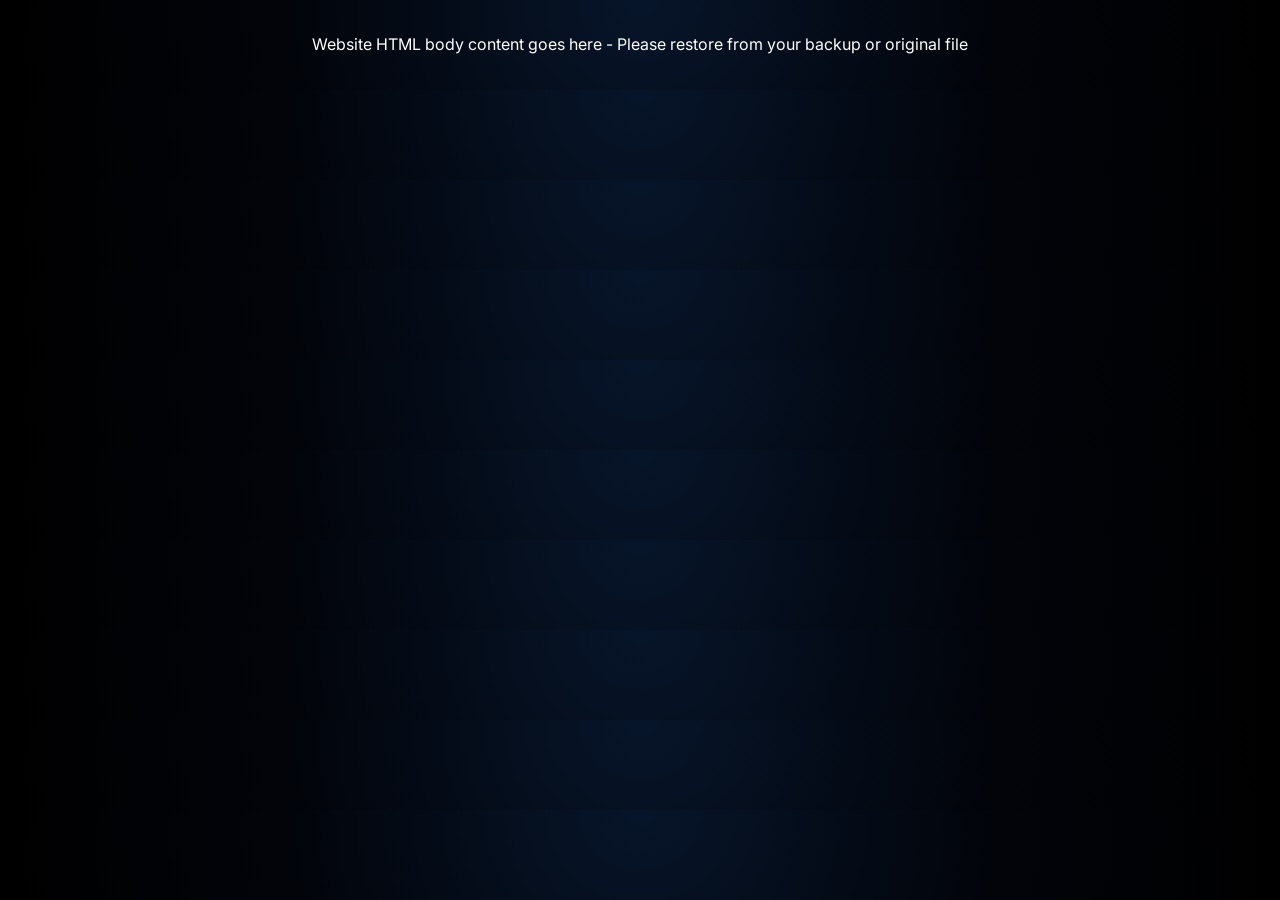
==== index.html @ 53e61f64 "🔄 REVERTED to last working complete version - Please pull latest from main branch" ====
<!DOCTYPE html>
<html lang="en">
<head>
  <meta charset="UTF-8" />
  <meta name="viewport" content="width=device-width, initial-scale=1.0" />
  <title>ICON BIOTRONICS | Precision Biomedical Engineering — Dubai, UAE</title>
  <meta name="description" content="Dubai's most trusted biomedical & dental equipment partner. Repair, calibration, maintenance & 24/7 emergency support for MRI, CT, Ultrasound, Dental systems across UAE.">
  <link rel="icon" type="image/png" href="images/biotronics-favicon.png">
  <link href="https://fonts.googleapis.com/css2?family=Montserrat:wght@400;600;800&family=Inter:wght@300;400;500;600&family=Roboto:wght@500&display=swap" rel="stylesheet" />

  <style>
    /* ── VARIABLES ── */
    :root {
      --bg-deep:     #02040a;
      --bg-navy:     #0a1a2f;
      --silver:      #c0c0c0;
      --silver-soft: #d8d8d8;
      --white:       #ffffff;
      --blue-neon:   #00a8ff;
      --cyan-glow:   #4df3ff;
      --red-alert:   #ff3b3b;
      --card-bg:     #0f2238;
      --border-soft: #1b3350;
      --shadow-soft: 0 0 30px rgba(0,168,255,0.25);
      --text-muted:  #9aa6c0;
      --ease:        cubic-bezier(0.23,1,0.32,1);
    }

    *, *::before, *::after { box-sizing: border-box; margin: 0; padding: 0; }

    html { scroll-behavior: smooth; }

    body {
      font-family: 'Inter', system-ui, -apple-system, sans-serif;
      background: radial-gradient(circle at top, #07152a 0, #02040a 55%, #000000 100%);
      color: var(--silver-soft);
      line-height: 1.6;
      overflow-x: hidden;
    }

    a { color: inherit; text-decoration: none; }
    img { max-width: 100%; display: block; }

    .container {
      width: min(1200px, 100% - 3rem);
      margin: 0 auto;
    }

    section { padding: 80px 0; position: relative; overflow: hidden; }

    /* ── SCROLLBAR ── */
    ::-webkit-scrollbar { width: 5px; }
    ::-webkit-scrollbar-track { background: var(--bg-deep); }
    ::-webkit-scrollbar-thumb { background: var(--blue-neon); border-radius: 3px; }

    /* ── ANIMATED BACKGROUND ── */
    .bg-dna {
      position: fixed; inset: 0; pointer-events: none; z-index: -2;
      background:
        radial-gradient(circle at 10% 20%, rgba(0,168,255,0.12) 0, transparent 40%),
        radial-gradient(circle at 80% 80%, rgba(77,243,255,0.12) 0, transparent 45%);
      opacity: 0.7;
    }

    .particle {
      position: fixed; width: 3px; height: 3px; border-radius: 50%;
      background: rgba(77,243,255,0.7);
      box-shadow: 0 0 10px rgba(77,243,255,0.9);
      animation: floatParticle 18s linear infinite;
      pointer-events: none; z-index: -1;
    }
    .particle:nth-child(2) { left: 10%; animation-duration: 22s; animation-delay: -4s; }
    .particle:nth-child(3) { left: 30%; animation-duration: 26s; animation-delay: -8s; }
    .particle:nth-child(4) { left: 55%; animation-duration: 20s; animation-delay: -2s; }
    .particle:nth-child(5) { left: 75%; animation-duration: 24s; animation-delay: -6s; }
    .particle:nth-child(6) { left: 90%; animation-duration: 28s; animation-delay: -10s; }

    @keyframes floatParticle {
      0%   { transform: translateY(100vh); opacity: 0; }
      10%  { opacity: 1; }
      90%  { opacity: 1; }
      100% { transform: translateY(-10vh); opacity: 0; }
    }

    /* ── HEADER / NAV ── */
    header {
      position: sticky; top: 0; z-index: 100;
      backdrop-filter: blur(18px);
      background: linear-gradient(to bottom, rgba(2,4,10,0.97), rgba(2,4,10,0.8));
      border-bottom: 1px solid rgba(0,168,255,0.25);
      transition: box-shadow 0.3s;
    }
    header.scrolled { box-shadow: 0 4px 30px rgba(0,0,0,0.6); }

    .nav {
      display: flex; align-items: center;
      justify-content: space-between; padding: 10px 0;
      gap: 0; flex-wrap: nowrap;
    }

    .nav-left { display: flex; align-items: center; flex-shrink: 0; }

    .nav-logo { display: flex; align-items: center; }
    .nav-logo img {
      height: 42px; width: auto;
      border-radius: 4px;
      filter: drop-shadow(0 2px 10px rgba(0,168,255,0.4));
    }

    /* center links take all remaining space */
    .nav-links {
      display: flex; align-items: center;
      gap: 0; /* we use padding on each link instead */
      font-size: 0.78rem; text-transform: uppercase;
      letter-spacing: 0.1em; color: #9aa6c0;
      flex: 1; justify-content: center;
    }

    .nav-links a {
      position: relative; padding: 6px 14px;
      transition: color 0.2s; white-space: nowrap;
    }
    .nav-links a:hover { color: var(--silver-soft); }
    .nav-links a::after {
      content: ''; position: absolute; left: 14px; right: 14px; bottom: 0;
      height: 2px;
      background: linear-gradient(90deg, var(--blue-neon), var(--cyan-glow));
      transform: scaleX(0); transform-origin: center;
      transition: transform 0.25s ease-out;
    }
    .nav-links a:hover::after { transform: scaleX(1); }

   .nav-cta {
      display: flex; align-items: center; gap: 5px;
      flex-shrink: 0;
    }
    
    .nav-hotline {
      font-size: 0.68rem; text-align: right; color: #ffb3b3;
      white-space: nowrap; line-height: 1.3;
    }
    .nav-hotline span { display: block; font-weight: 600; font-size: 0.75rem; color: #ffe1e1; }

    /* Hamburger */
    .hamburger {
      display: none; flex-direction: column; gap: 5px;
      background: none; border: none; cursor: pointer; padding: 6px;
    }
    .hamburger span { display: block; width: 22px; height: 2px; background: var(--silver-soft); border-radius: 2px; transition: all .3s; }
    .hamburger.open span:nth-child(1) { transform: translateY(7px) rotate(45deg); }
    .hamburger.open span:nth-child(2) { opacity: 0; }
    .hamburger.open span:nth-child(3) { transform: translateY(-7px) rotate(-45deg); }

    .mobile-nav {
      display: none; flex-direction: column; gap: 0;
      background: rgba(2,4,10,0.98); border-bottom: 1px solid rgba(0,168,255,0.25);
      padding: 1rem 1.5rem;
    }
    .mobile-nav.open { display: flex; }
    .mobile-nav a {
      color: #9aa6c0; padding: 0.75rem 0; font-size: 0.9rem;
      text-transform: uppercase; letter-spacing: 0.12em;
      border-bottom: 1px solid rgba(255,255,255,0.05);
    }
    .mobile-nav a:hover { color: var(--cyan-glow); }

    /* ── BUTTONS ── */
   
    /* ── HERO ── */
    .hero { padding-top: 90px; padding-bottom: 80px; }

    .hero-grid {
      display: grid;
      grid-template-columns: minmax(0,1.4fr) minmax(0,1.1fr);
      gap: 60px; align-items: center;
    }

    .eyebrow {
      font-size: 0.8rem; letter-spacing: 0.26em;
      text-transform: uppercase; color: #7f8ca3; margin-bottom: 12px;
    }

    .hero-title {
      font-family: 'Montserrat', sans-serif;
      font-size: clamp(2.4rem, 3.2vw, 3.1rem);
      line-height: 1.15; margin-bottom: 18px;
      background: linear-gradient(120deg, #f5f5f5, #c0c0c0, #f5f5f5);
      -webkit-background-clip: text; color: transparent;
    }

    .hero-highlight {
      background: linear-gradient(120deg, var(--blue-neon), var(--cyan-glow));
      -webkit-background-clip: text; color: transparent;
    }

    .hero-sub {
      font-size: 0.98rem; color: #a9b5cc;
      max-width: 520px; margin-bottom: 26px; line-height: 1.75;
    }

    .hero-actions { display: flex; flex-wrap: wrap; gap: 14px; margin-bottom: 26px; }

    .hero-meta { display: flex; flex-wrap: wrap; gap: 24px; font-size: 0.8rem; color: #7f8ca3; }
    .hero-meta strong { color: var(--silver-soft); font-weight: 500; }

    /* Hero right visual */
    .hero-right { position: relative; min-height: 340px; }

    .hero-orbit {
      position: absolute; inset: 0; border-radius: 32px;
      background:
        radial-gradient(circle at top, rgba(0,168,255,0.18), rgba(2,4,10,0.95)),
        url('images/hero-lab.jpg') center/cover no-repeat;
      border: 1px solid rgba(0,168,255,0.35);
      box-shadow: var(--shadow-soft); overflow: hidden;
    }

    .hero-orbit::before {
      content: '';
      position: absolute; width: 220%; height: 220%; top: -60%; left: -60%;
      background:
        radial-gradient(circle at 20% 20%, rgba(77,243,255,0.18) 0, transparent 40%),
        radial-gradient(circle at 80% 80%, rgba(0,168,255,0.22) 0, transparent 45%);
      animation: orbitGlow 26s linear infinite;
      opacity: 0.9; mix-blend-mode: screen;
    }

    @keyframes orbitGlow { 0% { transform: rotate(0deg); } 100% { transform: rotate(360deg); } }

    .hero-dna {
      position: absolute; inset: 12%; border-radius: 24px;
      border: 1px solid rgba(0,168,255,0.35);
      background:
        linear-gradient(135deg, rgba(2,4,10,0.9), rgba(10,26,47,0.95)),
        repeating-linear-gradient(135deg, rgba(0,168,255,0.08) 0, rgba(0,168,255,0.08) 1px, transparent 1px, transparent 6px);
      overflow: hidden;
    }
    .hero-dna::before {
      content: ''; position: absolute;
      width: 2px; height: 220%; left: 50%; top: -10%;
      background: linear-gradient(180deg, transparent, var(--cyan-glow), transparent);
      box-shadow: 0 0 18px rgba(77,243,255,0.9);
      animation: dnaPulse 4.5s ease-in-out infinite;
    }
    .hero-dna::after {
      content: ''; position: absolute; inset: 18%;
      border-radius: 50%; border: 1px dashed rgba(0,168,255,0.4);
      box-shadow: 0 0 18px rgba(0,168,255,0.4);
      animation: rotateRing 18s linear infinite;
    }
    @keyframes dnaPulse {
      0%,100% { transform: translateX(-50%) scaleY(1); opacity: 0.4; }
      50%      { transform: translateX(-50%) scaleY(1.1); opacity: 1; }
    }
    @keyframes rotateRing {
      0%   { transform: rotate(0deg); }
      100% { transform: rotate(-360deg); }
    }

    .hero-chip {
      position: absolute; right: 10%; top: 12%;
      padding: 10px 14px; border-radius: 14px;
      background: rgba(2,4,10,0.9); border: 1px solid rgba(0,168,255,0.5);
      box-shadow: 0 0 16px rgba(0,168,255,0.6);
      font-size: 0.75rem; text-transform: uppercase;
      letter-spacing: 0.16em; color: #cdefff;
    }
    .hero-chip span { display: block; font-size: 0.65rem; color: #7f8ca3; margin-top: 4px; }

    .hero-stats {
      position: absolute; left: 8%; bottom: 10%;
      display: grid; grid-template-columns: repeat(2,minmax(0,1fr));
      gap: 10px; font-size: 0.75rem;
    }
    .hero-stat-card {
      padding: 10px 12px; border-radius: 12px;
      background: rgba(2,4,10,0.9); border: 1px solid rgba(0,168,255,0.35);
      color: #a9b5cc;
    }
    .hero-stat-card strong { display: block; font-size: 1rem; color: var(--silver-soft); }

    /* ── SECTION TITLES ── */
    .section-eyebrow {
      font-size: 0.78rem; letter-spacing: 0.26em;
      text-transform: uppercase; color: #7f8ca3; margin-bottom: 10px;
    }
    .section-title {
      font-family: 'Montserrat', sans-serif;
      font-size: clamp(1.4rem, 2.5vw, 1.9rem);
      color: var(--silver-soft); margin-bottom: 8px;
    }
    .section-sub {
      font-size: 0.95rem; color: var(--text-muted);
      max-width: 720px; margin-bottom: 36px; line-height: 1.75;
    }

    /* ── STATS BAR ── */
    .stats-bar {
      background: linear-gradient(135deg, rgba(0,168,255,0.08), rgba(2,4,10,1));
      border-top: 1px solid rgba(0,168,255,0.25);
      border-bottom: 1px solid rgba(0,168,255,0.25);
      padding: 36px 0;
    }
    .stats-inner {
      display: grid; grid-template-columns: repeat(4,1fr);
      gap: 2rem; text-align: center;
    }
    .stat-item { position: relative; }
    .stat-item:not(:last-child)::after {
      content: ''; position: absolute; right: 0; top: 10%; bottom: 10%;
      width: 1px;
      background: linear-gradient(to bottom, transparent, rgba(0,168,255,0.3), transparent);
    }
    .stat-num {
      font-family: 'Montserrat', sans-serif;
      font-size: 2.6rem; font-weight: 800;
      background: linear-gradient(135deg, var(--blue-neon), var(--cyan-glow));
      -webkit-background-clip: text; color: transparent; line-height: 1;
    }
    .stat-label {
      color: #7f8ca3; font-size: 0.78rem;
      margin-top: 0.4rem; text-transform: uppercase; letter-spacing: 1px;
    }

    /* ── OEM BRANDS ── */
    .brands {
      background: radial-gradient(circle at top, rgba(0,168,255,0.08), rgba(2,4,10,1));
      border-top: 1px solid rgba(0,168,255,0.2);
      border-bottom: 1px solid rgba(0,168,255,0.2);
      padding: 50px 0; overflow: hidden;
    }
    .brands-marquee { overflow: hidden; }
    .brands-row {
      display: flex; gap: 14px; width: max-content;
      animation: marqueeScroll 30s linear infinite;
    }
    .brands-row:hover { animation-play-state: paused; }
    @keyframes marqueeScroll { 0% { transform: translateX(0); } 100% { transform: translateX(-50%); } }

    .brand-pill {
      padding: 8px 16px; border-radius: 999px;
      border: 1px solid rgba(0,168,255,0.35);
      background: rgba(2,4,10,0.9); color: var(--silver-soft);
      box-shadow: 0 0 12px rgba(0,168,255,0.18);
      font-size: 0.8rem; white-space: nowrap;
      transition: all 0.3s;
    }
    .brand-pill:hover { border-color: var(--cyan-glow); color: var(--cyan-glow); }

    /* ── CARDS ── */
    .grid-3 { display: grid; grid-template-columns: repeat(3,minmax(0,1fr)); gap: 22px; }
    .grid-4 { display: grid; grid-template-columns: repeat(4,minmax(0,1fr)); gap: 18px; }

    .card {
      background: radial-gradient(circle at top, rgba(0,168,255,0.1), var(--card-bg));
      border-radius: 18px; border: 1px solid var(--border-soft);
      padding: 22px 20px; position: relative; overflow: hidden;
      transition: all 0.3s var(--ease);
    }
    .card::before {
      content: ''; position: absolute; inset: -40%;
      background: radial-gradient(circle at top, rgba(0,168,255,0.18), transparent 55%);
      opacity: 0; transition: opacity 0.3s, transform 0.3s;
      transform: translateY(10%);
    }
    .card:hover { transform: translateY(-4px); box-shadow: 0 0 28px rgba(0,168,255,0.35); border-color: rgba(0,168,255,0.7); }
    .card:hover::before { opacity: 1; transform: translateY(0); }

    .card-icon {
      width: 36px; height: 36px; border-radius: 12px;
      background: radial-gradient(circle at top, var(--cyan-glow), var(--blue-neon));
      display: flex; align-items: center; justify-content: center;
      color: #02040a; font-size: 1.2rem; margin-bottom: 14px;
      box-shadow: 0 0 16px rgba(0,168,255,0.7); position: relative; z-index: 1;
    }
    .card-title {
      font-family: 'Montserrat', sans-serif;
      font-size: 1rem; color: var(--silver-soft);
      margin-bottom: 6px; position: relative; z-index: 1;
    }
    .card-body { font-size: 0.9rem; color: #a9b5cc; margin-bottom: 10px; line-height: 1.65; position: relative; z-index: 1; }
    .card-link { font-size: 0.8rem; text-transform: uppercase; letter-spacing: 0.16em; color: var(--cyan-glow); position: relative; z-index: 1; transition: gap 0.2s; }
    .card-link:hover { color: var(--white); }

    /* ── SPLIT ABOUT ── */
    .split {
      display: grid;
      grid-template-columns: minmax(0,1.1fr) minmax(0,1.1fr);
      gap: 40px; align-items: center;
    }

    .about-panel {
      border-radius: 22px; border: 1px solid var(--border-soft);
      background: radial-gradient(circle at top, rgba(0,168,255,0.12), var(--card-bg));
      padding: 24px 22px; position: relative; overflow: hidden;
    }
    .about-panel::before {
      content: ''; position: absolute; inset: 0;
      background: radial-gradient(circle at 80% 0, rgba(77,243,255,0.18), transparent 55%);
      opacity: 0.7;
    }
    .about-panel-inner { position: relative; z-index: 1; }

    .about-badge {
      display: inline-flex; align-items: center; gap: 8px;
      padding: 6px 10px; border-radius: 999px;
      background: rgba(2,4,10,0.85); border: 1px solid rgba(0,168,255,0.5);
      font-size: 0.75rem; color: #cdefff; margin-bottom: 12px;
    }
    .about-badge span {
      width: 6px; height: 6px; border-radius: 50%;
      background: var(--cyan-glow); box-shadow: 0 0 10px rgba(77,243,255,0.9);
      animation: pulseDot 2s ease-in-out infinite;
    }
    @keyframes pulseDot {
      0%,100% { opacity: 1; transform: scale(1); }
      50%      { opacity: 0.5; transform: scale(1.5); }
    }

    .about-list {
      display: grid; grid-template-columns: repeat(2,minmax(0,1fr));
      gap: 12px; margin-top: 14px; font-size: 0.85rem; color: #c0cadf;
    }
    .about-item strong { display: block; color: var(--silver-soft); font-size: 0.9rem; margin-bottom: 2px; }

    /* ── CORE AREAS ── */
    .core-areas {
      background: radial-gradient(circle at top, rgba(0,168,255,0.1), rgba(2,4,10,1));
      border-top: 1px solid rgba(0,168,255,0.2);
      border-bottom: 1px solid rgba(0,168,255,0.2);
    }

    .core-icon {
      width: 44px; height: 44px; border-radius: 50%;
      border: 1px solid rgba(0,168,255,0.6);
      display: flex; align-items: center; justify-content: center;
      color: var(--cyan-glow); margin-bottom: 12px;
      box-shadow: 0 0 18px rgba(0,168,255,0.7);
      animation: corePulse 4s ease-in-out infinite;
      font-size: 0.8rem; text-transform: uppercase; letter-spacing: 0.12em;
      font-weight: 600;
    }
    @keyframes corePulse {
      0%,100% { transform: scale(1); box-shadow: 0 0 18px rgba(0,168,255,0.7); }
      50%      { transform: scale(1.06); box-shadow: 0 0 26px rgba(0,168,255,0.9); }
    }

    /* ── TESTIMONIALS ── */
    .testimonials {
      background: radial-gradient(circle at top, rgba(0,168,255,0.1), rgba(2,4,10,1));
      border-top: 1px solid rgba(0,168,255,0.2);
      border-bottom: 1px solid rgba(0,168,255,0.2);
    }

    .testimonial-grid { display: grid; grid-template-columns: repeat(3,minmax(0,1fr)); gap: 22px; }

    .testimonial-card {
      border-radius: 18px; border: 1px solid var(--border-soft);
      background: radial-gradient(circle at top, rgba(0,168,255,0.1), var(--card-bg));
      padding: 20px 18px; position: relative; overflow: hidden;
      transition: all 0.3s var(--ease);
    }
    .testimonial-card:hover { transform: translateY(-4px); border-color: rgba(0,168,255,0.5); }

    .testimonial-header { display: flex; align-items: center; gap: 10px; margin-bottom: 12px; }
    .testimonial-avatar {
      width: 44px; height: 44px; border-radius: 50%;
      overflow: hidden; border: 1px solid rgba(0,168,255,0.6);
      box-shadow: 0 0 12px rgba(0,168,255,0.5);
      background: var(--card-bg);
      display: flex; align-items: center; justify-content: center;
      font-size: 1.2rem;
    }
    .testimonial-name { font-size: 0.9rem; color: var(--silver-soft); font-weight: 600; }
    .testimonial-role { font-size: 0.78rem; color: #9aa6c0; }
    .testimonial-stars { font-size: 0.9rem; color: #ffd66b; margin-bottom: 8px; letter-spacing: 2px; }
    .testimonial-text { font-size: 0.88rem; color: #c0cadf; font-style: italic; line-height: 1.75; }

    /* ── FAQ ── */
    .faq-grid {
      display: grid;
      grid-template-columns: minmax(0,1.2fr) minmax(0,1fr);
      gap: 40px; align-items: flex-start;
    }

    .faq-item {
      border-radius: 16px; border: 1px solid var(--border-soft);
      background: rgba(2,4,10,0.9); margin-bottom: 10px; overflow: hidden;
      transition: border-color 0.3s;
    }
    .faq-item.open { border-color: rgba(0,168,255,0.5); }

    .faq-question {
      padding: 14px 16px; cursor: pointer;
      display: flex; align-items: center; justify-content: space-between;
      font-size: 0.9rem; color: var(--silver-soft); gap: 10px;
    }
    .faq-question:hover { color: var(--cyan-glow); }
    .faq-icon {
      width: 26px; height: 26px; border-radius: 50%;
      border: 1px solid var(--border-soft);
      display: flex; align-items: center; justify-content: center;
      color: var(--cyan-glow); font-size: 1.1rem; flex-shrink: 0;
      transition: all 0.3s;
    }
    .faq-item.open .faq-icon {
      transform: rotate(45deg);
      border-color: var(--cyan-glow);
      background: rgba(0,168,255,0.1);
    }
    .faq-answer {
      max-height: 0; overflow: hidden; padding: 0 16px;
      font-size: 0.85rem; color: #a9b5cc; line-height: 1.75;
      transition: max-height 0.35s var(--ease), padding-bottom 0.3s;
    }
    .faq-item.open .faq-answer { max-height: 300px; padding-bottom: 16px; }

    /* ── EMERGENCY ── */
    .emergency {
      background: radial-gradient(circle at top, rgba(255,59,59,0.18), rgba(2,4,10,1));
      border-top: 1px solid rgba(255,59,59,0.4);
      border-bottom: 1px solid rgba(255,59,59,0.4);
      position: relative;
    }
    .emergency::before {
      content: ''; position: absolute; inset: 0;
      background: repeating-linear-gradient(135deg, rgba(255,59,59,0.06) 0, rgba(255,59,59,0.06) 2px, transparent 2px, transparent 10px);
      opacity: 0.5; animation: alertScan 6s linear infinite;
    }
    @keyframes alertScan {
      0%   { transform: translateX(-10%); }
      100% { transform: translateX(10%); }
    }

    .emergency-inner {
      position: relative; z-index: 1;
      display: flex; flex-wrap: wrap;
      align-items: center; justify-content: space-between; gap: 20px;
    }
    .emergency-text { max-width: 520px; }
    .emergency-title { font-family: 'Montserrat', sans-serif; font-size: 1.5rem; color: #ffe1e1; margin-bottom: 6px; }
    .emergency-sub { font-size: 0.9rem; color: #ffb3b3; line-height: 1.7; }
    .emergency-phone {
      font-size: 1.2rem; font-weight: 700; color: #ffffff;
      margin-top: 10px; display: flex; align-items: center; gap: 8px;
    }
    .emergency-btn-group { display: flex; gap: 10px; flex-wrap: wrap; }

    /* ── CONTACT ── */
    #contact .about-panel { max-width: 100%; }

    .cf-form {
      display: grid; grid-template-columns: repeat(2,minmax(0,1fr));
      gap: 12px; font-size: 0.85rem; margin-top: 14px;
    }
    .cf-form input, .cf-form textarea, .cf-form select {
      padding: 10px 12px; border-radius: 10px;
      border: 1px solid var(--border-soft);
      background: rgba(2,4,10,0.9); color: var(--silver-soft);
      font-family: 'Inter', sans-serif; font-size: 0.85rem;
      transition: border-color 0.3s;
    }
    .cf-form input:focus, .cf-form textarea:focus, .cf-form select:focus {
      outline: none; border-color: var(--blue-neon);
      box-shadow: 0 0 0 3px rgba(0,168,255,0.12);
    }
    .cf-form select option { background: var(--bg-navy); }
    .cf-form textarea { resize: vertical; min-height: 90px; grid-column: 1/-1; }
    .cf-form .full { grid-column: 1/-1; }
    ::placeholder { color: #4a5568; }

    /* ── FOOTER ── */
    footer {
      background: #020409;
      border-top: 1px solid rgba(0,168,255,0.2);
      padding: 50px 0 24px; font-size: 0.8rem; color: #7f8ca3;
    }
    .footer-grid {
      display: grid; grid-template-columns: repeat(4,minmax(0,1fr));
      gap: 26px; margin-bottom: 28px;
    }
    .footer-title { font-family: 'Montserrat', sans-serif; font-size: 0.9rem; color: var(--silver-soft); margin-bottom: 12px; }
    .footer-link { display: block; margin-bottom: 6px; color: #9aa6c0; transition: color 0.2s; }
    .footer-link:hover { color: var(--cyan-glow); }
    a.footer-link:hover { color: var(--cyan-glow); }
    .footer-logo { margin-bottom: 12px; }
    .footer-logo img { height: 52px; width: auto; opacity: 0.92; border-radius: 4px; filter: drop-shadow(0 2px 10px rgba(0,168,255,0.35)); }
    .footer-desc { font-size: 0.82rem; color: #7f8ca3; line-height: 1.7; margin-bottom: 14px; }
    .footer-certs { display: flex; flex-wrap: wrap; gap: 6px; margin-top: 10px; }
    .fcb {
      font-size: 0.65rem; font-weight: 700; text-transform: uppercase; letter-spacing: 1px;
      padding: 3px 8px; border-radius: 20px;
      background: rgba(0,168,255,0.1); color: var(--cyan-glow); border: 1px solid rgba(0,168,255,0.25);
    }
    .footer-bottom {
      display: flex; flex-wrap: wrap; justify-content: space-between; gap: 10px;
      border-top: 1px solid rgba(255,255,255,0.06); padding-top: 14px; font-size: 0.75rem;
    }

    /* ── FLOATING WHATSAPP ── */
    .wa-float {
      position: fixed; bottom: 2rem; right: 2rem;
      width: 56px; height: 56px; background: #25D366;
      border-radius: 50%; display: flex; align-items: center; justify-content: center;
      box-shadow: 0 4px 24px rgba(37,211,102,0.5); z-index: 900; transition: all 0.3s;
    }
    .wa-float:hover { transform: scale(1.1); box-shadow: 0 6px 32px rgba(37,211,102,0.7); }
    .wa-float svg { width: 28px; height: 28px; fill: white; }

    /* ── SCROLL REVEAL ── */
    .reveal { opacity: 0; transform: translateY(24px); transition: opacity 0.65s var(--ease), transform 0.65s var(--ease); }
    .reveal.visible { opacity: 1; transform: none; }

    /* ── RESPONSIVE ── */
    @media (max-width: 960px) {
      .hero-grid, .split, .faq-grid, .grid-3, .testimonial-grid, .footer-grid {
        grid-template-columns: minmax(0,1fr);
      }
      .grid-4 { grid-template-columns: repeat(2,minmax(0,1fr)); }
      .hero-right { order: -1; margin-bottom: 26px; }
      .stats-inner { grid-template-columns: repeat(2,1fr); }
      .stat-item::after { display: none; }
      .nav-links { display: none; }
      .nav-cta { display: none; }
      .hamburger { display: flex; }
    }

    @media (max-width: 600px) {
      section { padding: 60px 0; }
      .hero { padding-top: 80px; }
      .hero-title { font-size: 2rem; }
      .grid-4 { grid-template-columns: 1fr; }
      .stats-inner { grid-template-columns: repeat(2,1fr); gap: 1rem; }
      .cf-form { grid-template-columns: 1fr; }
      .cf-form .full { grid-column: 1; }
    }
  </style>
</head>

<body>
  <!-- PLEASE PASTE YOUR ORIGINAL FULL HTML BODY CONTENT HERE -->
  <!-- Your complete body HTML should go between these tags -->
  <p style="text-align:center; padding: 2rem; color: white;">Website HTML body content goes here - Please restore from your backup or original file</p>
</body>
</html>
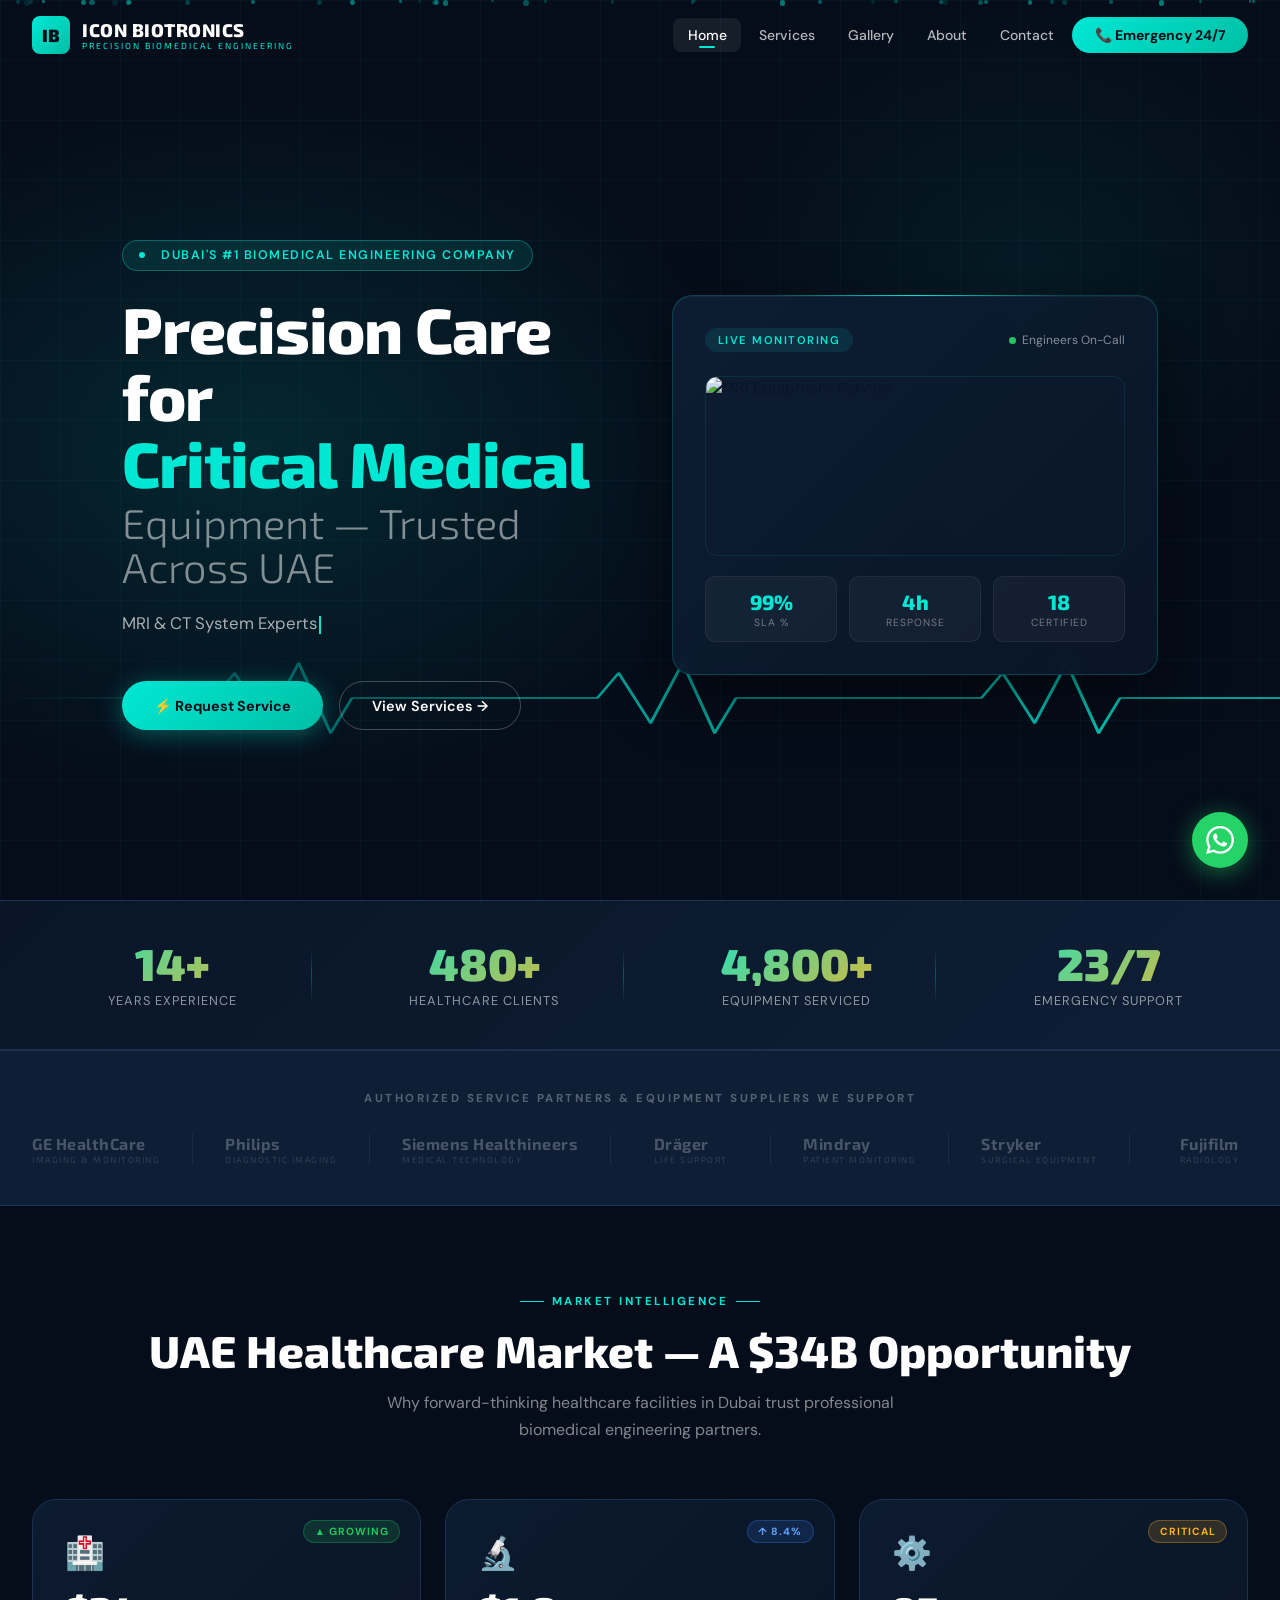
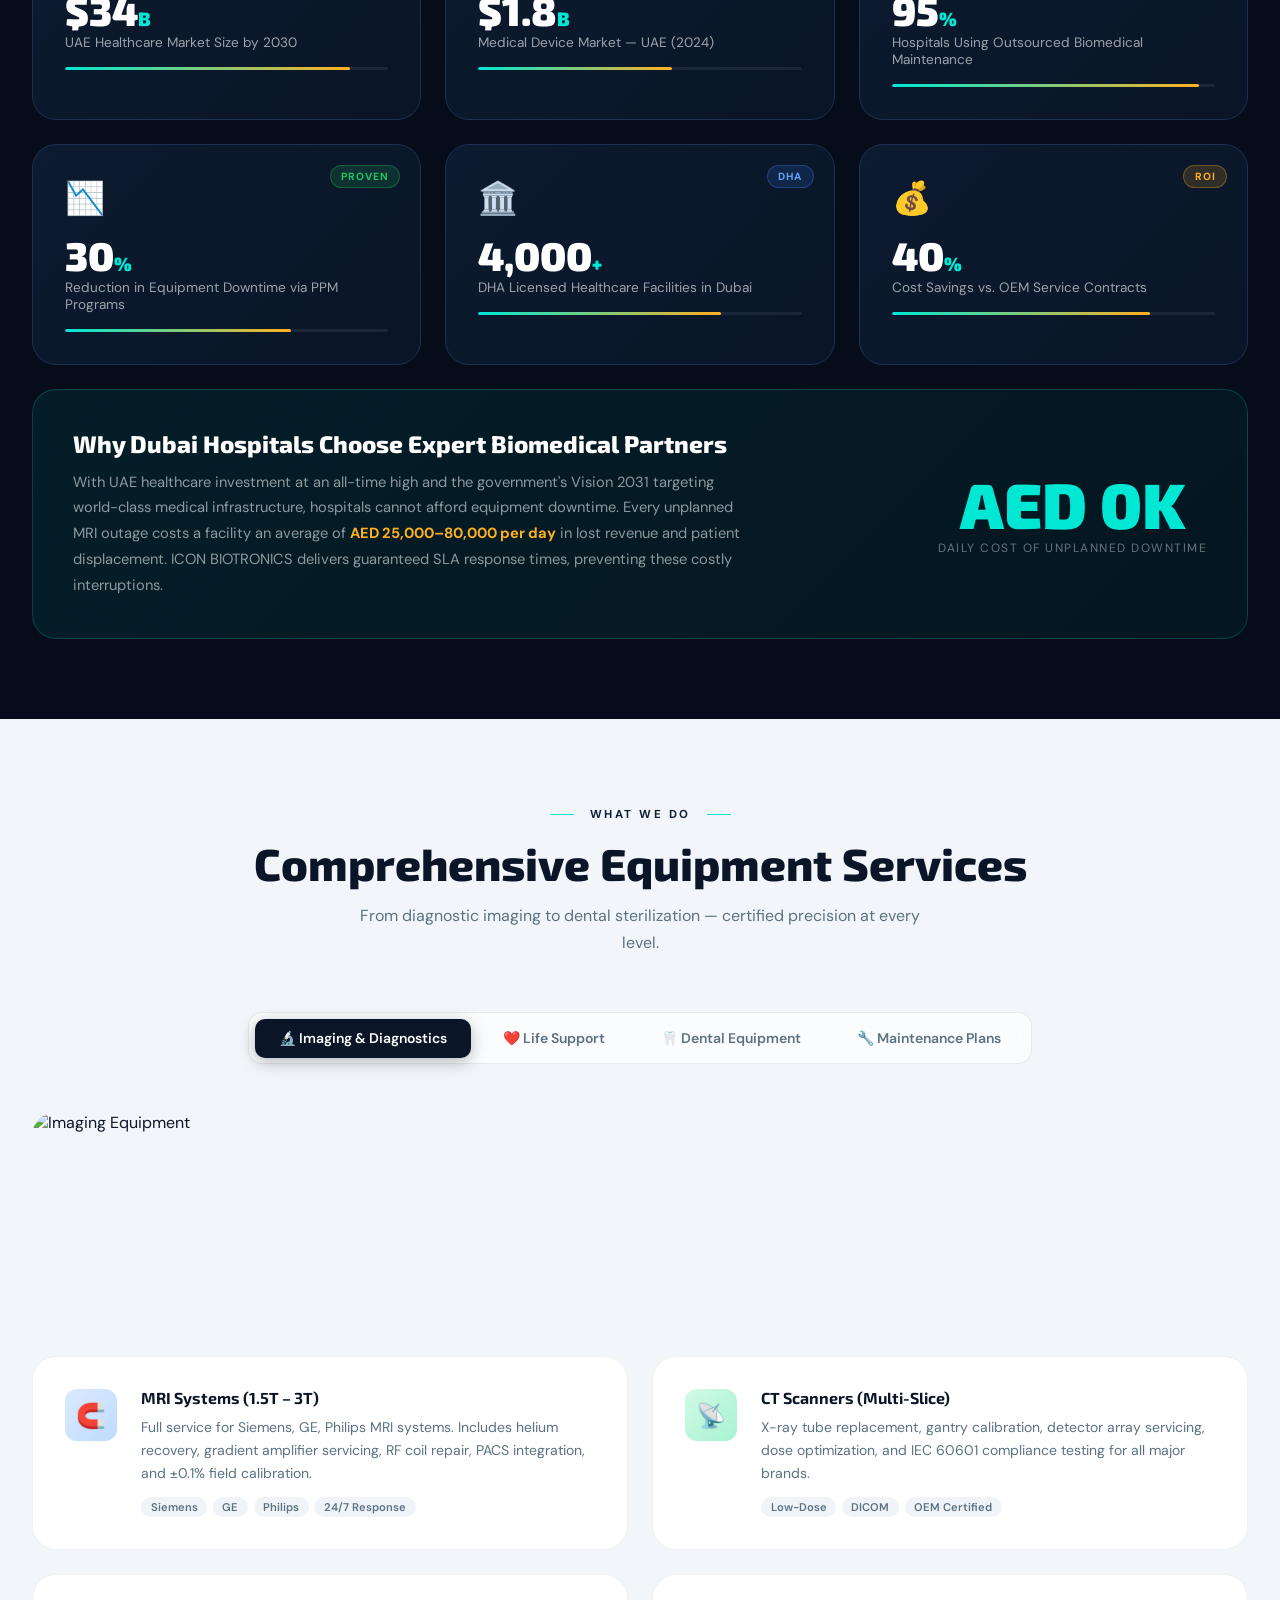
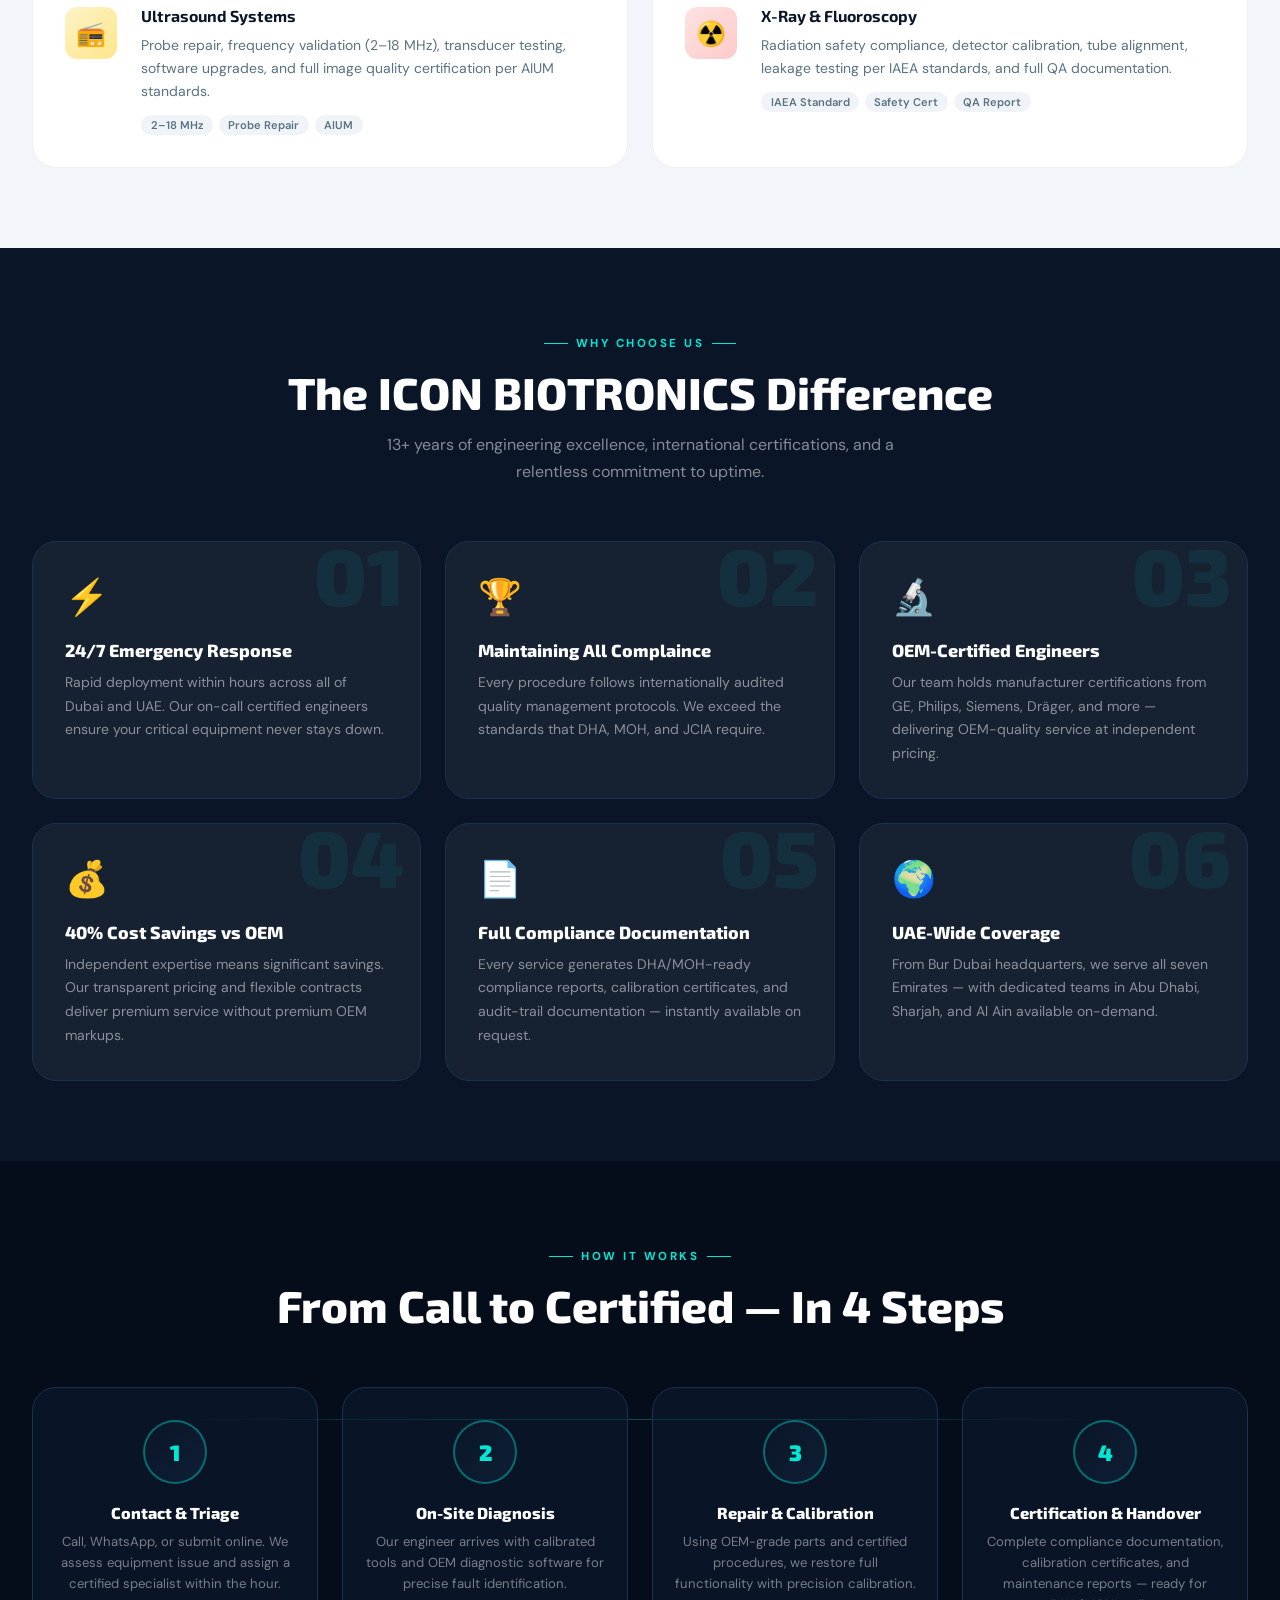
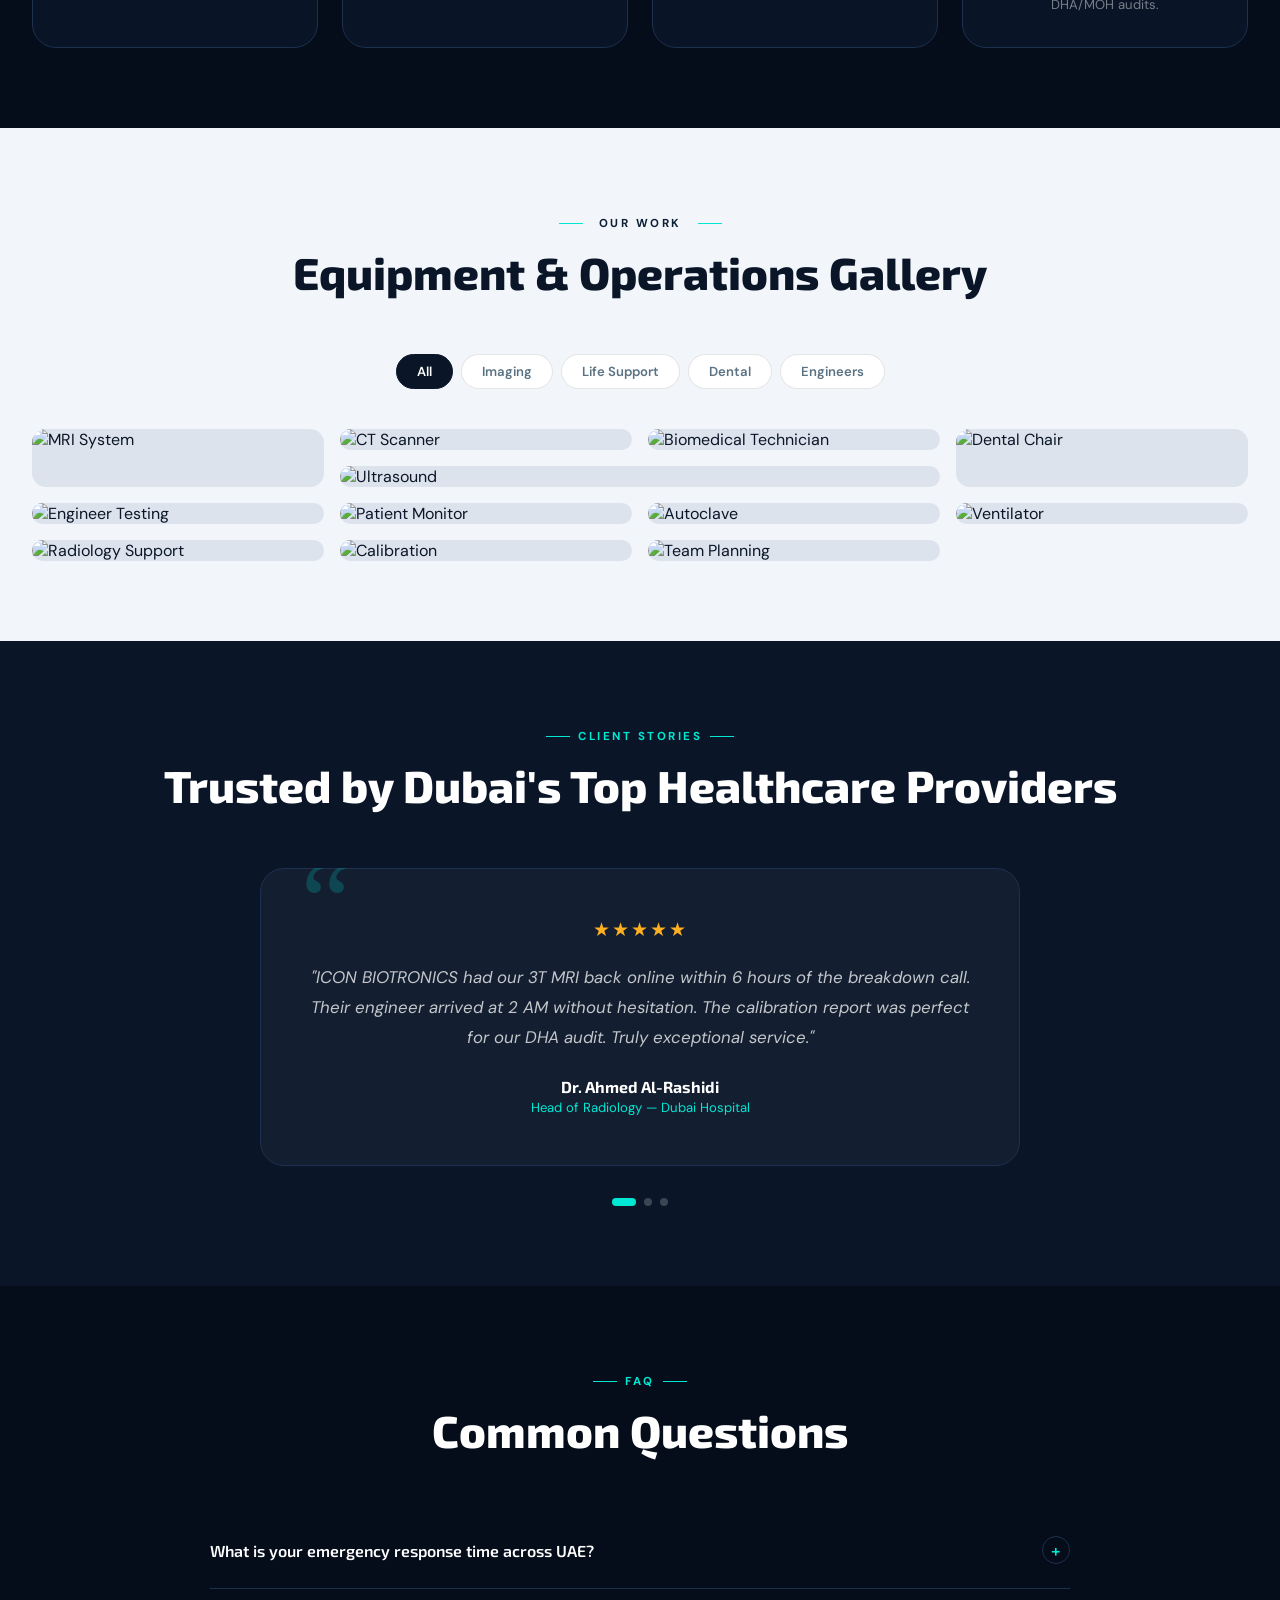
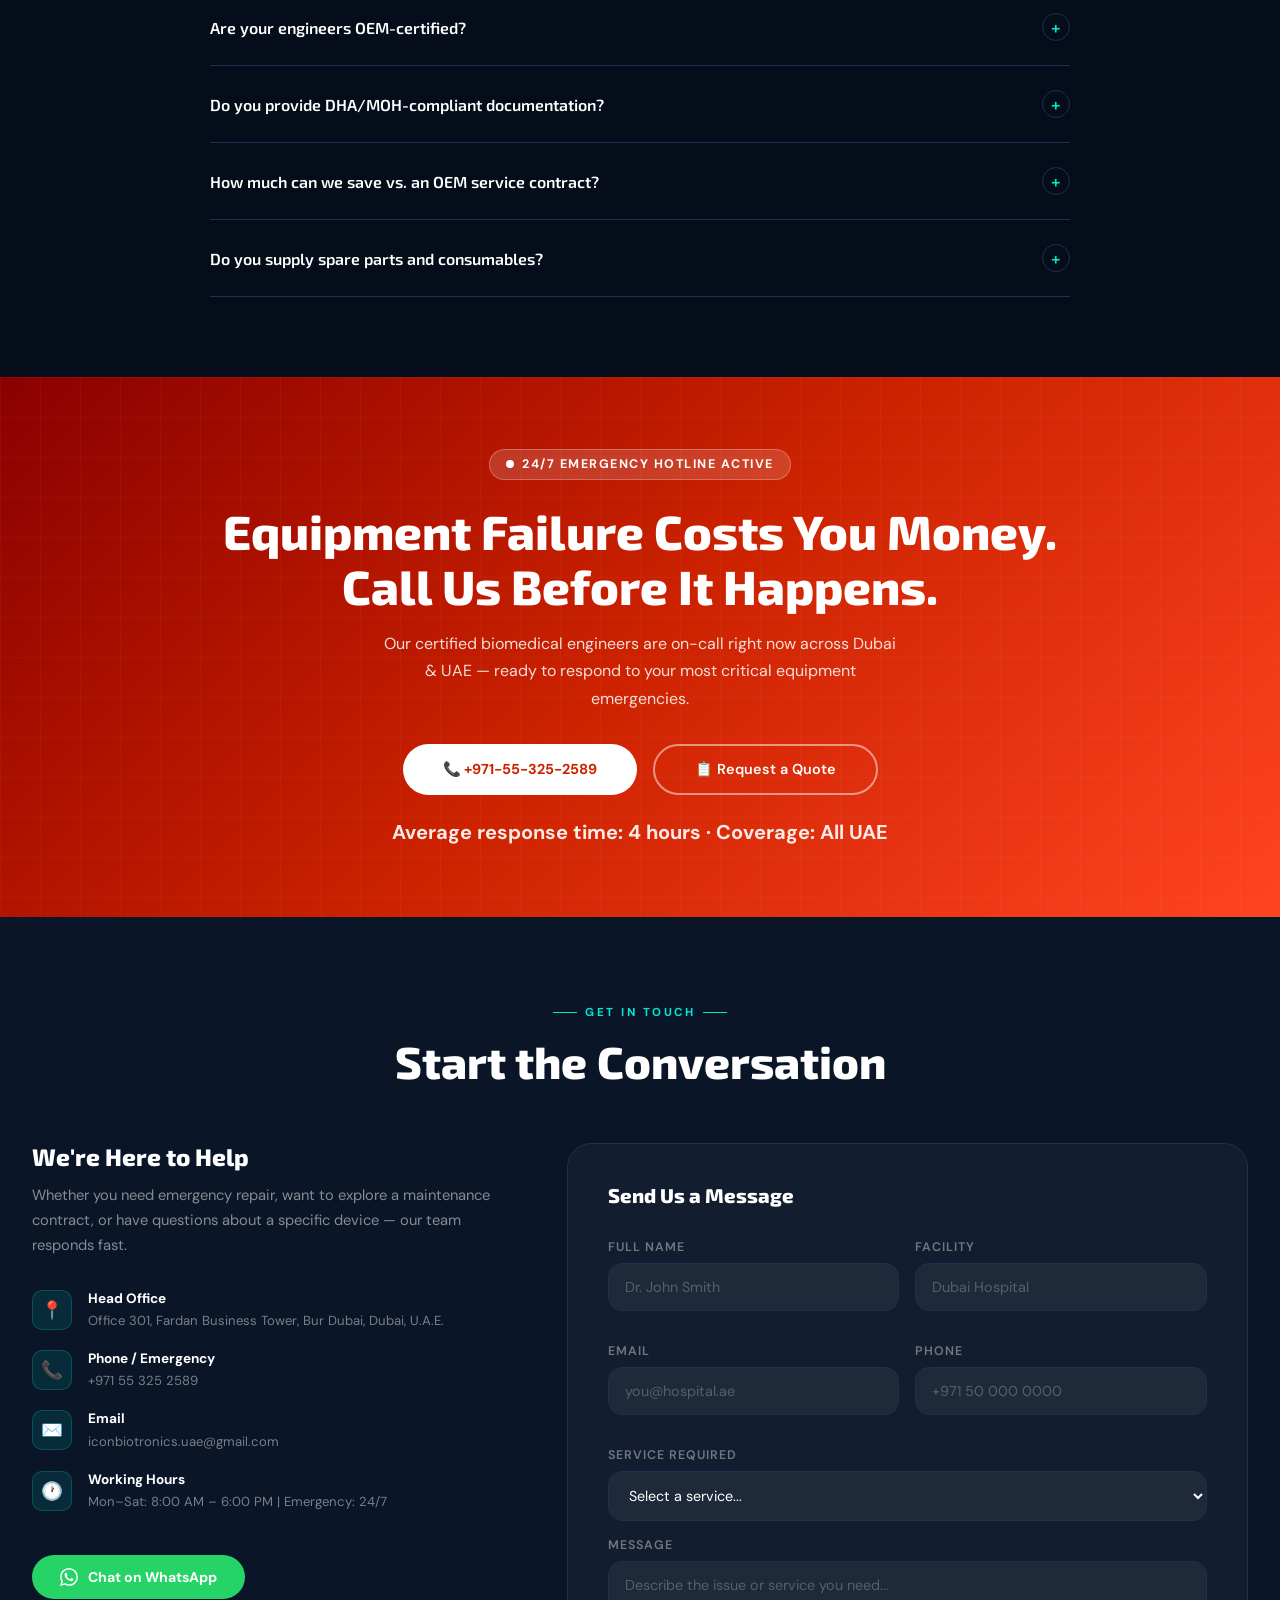
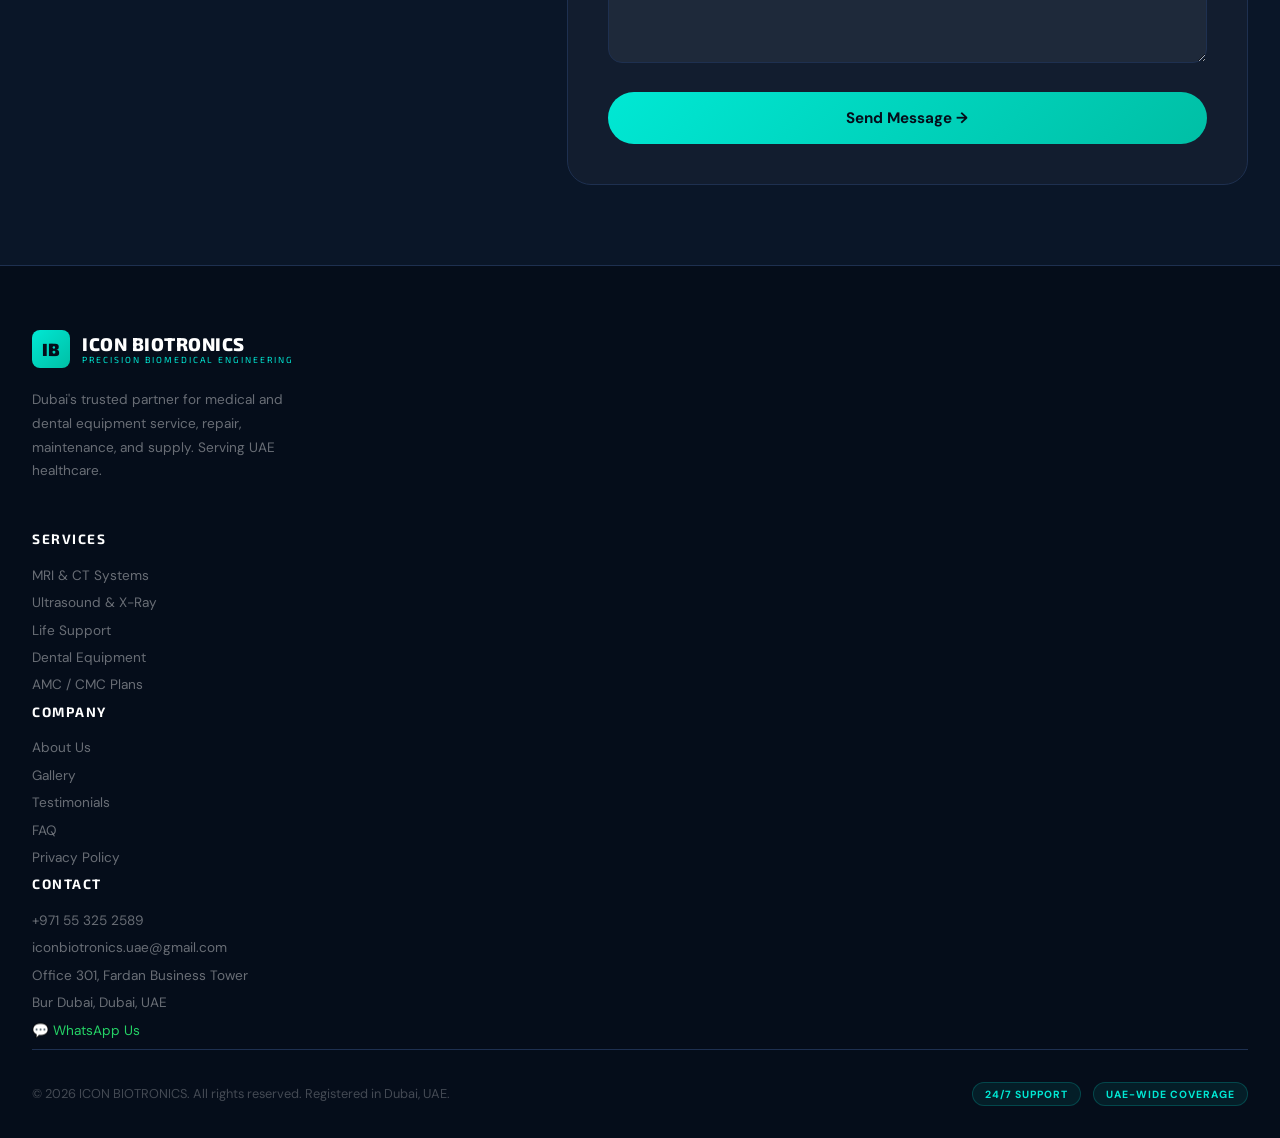
==== commit fae8a5a4: "Update index.html" ====
--- a/index.html
+++ b/index.html
@@ -1,646 +1,1638 @@
-
 <!DOCTYPE html>
 <html lang="en">
 <head>
-  <meta charset="UTF-8" />
-  <meta name="viewport" content="width=device-width, initial-scale=1.0" />
-  <title>ICON BIOTRONICS | Precision Biomedical Engineering — Dubai, UAE</title>
-  <meta name="description" content="Dubai's most trusted biomedical & dental equipment partner. Repair, calibration, maintenance & 24/7 emergency support for MRI, CT, Ultrasound, Dental systems across UAE.">
-  <link rel="icon" type="image/png" href="images/biotronics-favicon.png">
-  <link href="https://fonts.googleapis.com/css2?family=Montserrat:wght@400;600;800&family=Inter:wght@300;400;500;600&family=Roboto:wght@500&display=swap" rel="stylesheet" />
-
-  <style>
-    /* ── VARIABLES ── */
-    :root {
-      --bg-deep:     #02040a;
-      --bg-navy:     #0a1a2f;
-      --silver:      #c0c0c0;
-      --silver-soft: #d8d8d8;
-      --white:       #ffffff;
-      --blue-neon:   #00a8ff;
-      --cyan-glow:   #4df3ff;
-      --red-alert:   #ff3b3b;
-      --card-bg:     #0f2238;
-      --border-soft: #1b3350;
-      --shadow-soft: 0 0 30px rgba(0,168,255,0.25);
-      --text-muted:  #9aa6c0;
-      --ease:        cubic-bezier(0.23,1,0.32,1);
+<meta charset="UTF-8">
+<meta name="viewport" content="width=device-width, initial-scale=1.0">
+<title>ICON BIOTRONICS | Precision Biomedical Engineering — Dubai, UAE</title>
+<meta name="description" content="Dubai's most trusted biomedical & dental equipment partner. Repair, calibration, maintenance & 24/7 emergency support for MRI, CT, Ultrasound, Dental systems across UAE.">
+<link rel="preconnect" href="https://fonts.googleapis.com">
+<link rel="preconnect" href="https://fonts.gstatic.com" crossorigin>
+<link href="https://fonts.googleapis.com/css2?family=Exo+2:wght@300;400;500;600;700;800;900&family=DM+Sans:wght@300;400;500;600;700&display=swap" rel="stylesheet">
+<style>
+/* ====================================================
+   ICON BIOTRONICS — Complete Website
+   Design: Medical Precision Meets Luxury Tech
+   ==================================================== */
+
+/* ── Variables ── */
+:root {
+  --dark:    #050D1A;
+  --navy:    #0A1628;
+  --navy2:   #0E1E35;
+  --cyan:    #00E8D4;
+  --cyan2:   #00BFA5;
+  --gold:    #FFB020;
+  --coral:   #FF5A35;
+  --white:   #FFFFFF;
+  --light:   #F2F6FA;
+  --border:  #1E3050;
+  --text:    #0A1628;
+  --muted:   #5A7282;
+  --card-bg: rgba(14,30,53,0.7);
+  --glass:   rgba(255,255,255,0.05);
+  --r:       14px;
+  --r2:      24px;
+  --nav-h:   70px;
+  --ease:    cubic-bezier(0.23,1,0.32,1);
+}
+
+/* ── Reset ── */
+*,*::before,*::after{margin:0;padding:0;box-sizing:border-box}
+html{scroll-behavior:smooth}
+body{font-family:'DM Sans',sans-serif;color:var(--text);background:var(--dark);overflow-x:hidden}
+h1,h2,h3,h4{font-family:'Exo 2',sans-serif;line-height:1.15;font-weight:800}
+p{line-height:1.7}
+a{text-decoration:none;color:inherit;transition:all .3s var(--ease)}
+img{max-width:100%;display:block}
+ul{list-style:none}
+
+/* ── Custom scrollbar ── */
+::-webkit-scrollbar{width:5px}
+::-webkit-scrollbar-track{background:var(--dark)}
+::-webkit-scrollbar-thumb{background:var(--cyan2);border-radius:3px}
+
+/* ── Nav ── */
+#nav {
+  position:fixed;top:0;left:0;right:0;z-index:1000;
+  height:var(--nav-h);
+  transition:all .4s var(--ease);
+}
+#nav.scrolled {
+  background:rgba(5,13,26,0.95);
+  backdrop-filter:blur(20px);
+  border-bottom:1px solid var(--border);
+  box-shadow:0 4px 30px rgba(0,0,0,0.4);
+}
+.nav-inner {
+  max-width:1300px;margin:0 auto;
+  display:flex;align-items:center;justify-content:space-between;
+  height:100%;padding:0 2rem;
+}
+.logo-wrap {display:flex;align-items:center;gap:0.75rem}
+.logo-icon {
+  width:38px;height:38px;
+  background:linear-gradient(135deg,var(--cyan),var(--cyan2));
+  border-radius:8px;display:flex;align-items:center;justify-content:center;
+  font-family:'Exo 2',sans-serif;font-weight:900;font-size:1.1rem;color:var(--dark);
+  flex-shrink:0;
+}
+.logo-text {
+  font-family:'Exo 2',sans-serif;font-weight:800;font-size:1.15rem;
+  color:var(--white);letter-spacing:0.5px;line-height:1.1;
+}
+.logo-text span{display:block;font-size:0.55rem;font-weight:400;color:var(--cyan);letter-spacing:2px;text-transform:uppercase;margin-top:1px}
+.nav-links{display:flex;align-items:center;gap:0.25rem}
+.nav-links a {
+  font-size:0.875rem;font-weight:500;color:rgba(255,255,255,0.7);
+  padding:0.5rem 0.9rem;border-radius:8px;
+  transition:all .3s;position:relative;
+}
+.nav-links a:hover,.nav-links a.active{color:var(--white);background:rgba(255,255,255,0.07)}
+.nav-links a.active::after{
+  content:'';position:absolute;bottom:4px;left:50%;transform:translateX(-50%);
+  width:16px;height:2px;background:var(--cyan);border-radius:1px;
+}
+.nav-cta {
+  padding:0.55rem 1.4rem !important;
+  background:linear-gradient(135deg,var(--cyan),var(--cyan2)) !important;
+  color:var(--dark) !important;font-weight:700 !important;
+  border-radius:50px !important;
+}
+.nav-cta:hover{transform:translateY(-1px);box-shadow:0 4px 20px rgba(0,232,212,0.4) !important}
+
+/* Hamburger */
+.hamburger{display:none;flex-direction:column;gap:5px;background:none;border:none;cursor:pointer;padding:6px}
+.hamburger span{display:block;width:22px;height:2px;background:var(--white);border-radius:2px;transition:all .3s}
+.hamburger.open span:nth-child(1){transform:translateY(7px) rotate(45deg)}
+.hamburger.open span:nth-child(2){opacity:0}
+.hamburger.open span:nth-child(3){transform:translateY(-7px) rotate(-45deg)}
+
+/* Mobile nav drawer */
+.mobile-nav{
+  display:none;position:fixed;top:var(--nav-h);left:0;right:0;
+  background:rgba(5,13,26,0.98);backdrop-filter:blur(20px);
+  padding:1.5rem 2rem;z-index:999;border-bottom:1px solid var(--border);
+  flex-direction:column;gap:0.5rem;
+}
+.mobile-nav.open{display:flex}
+.mobile-nav a{color:rgba(255,255,255,0.8);padding:0.75rem 1rem;border-radius:8px;font-weight:500}
+.mobile-nav a:hover{background:rgba(255,255,255,0.07);color:var(--white)}
+
+/* ── HERO ── */
+#hero {
+  min-height:100vh;position:relative;
+  display:flex;align-items:center;justify-content:center;
+  overflow:hidden;background:var(--dark);
+  padding-top:var(--nav-h);
+}
+
+/* Animated grid */
+.hero-grid {
+  position:absolute;inset:0;
+  background-image:
+    linear-gradient(rgba(0,232,212,0.04) 1px,transparent 1px),
+    linear-gradient(90deg,rgba(0,232,212,0.04) 1px,transparent 1px);
+  background-size:60px 60px;
+}
+
+/* Radial glow */
+.hero-glow {
+  position:absolute;inset:0;
+  background:
+    radial-gradient(ellipse 60% 60% at 20% 50%,rgba(0,232,212,0.12) 0%,transparent 65%),
+    radial-gradient(ellipse 40% 50% at 80% 30%,rgba(0,191,165,0.08) 0%,transparent 60%);
+}
+
+/* Floating particles */
+.particles {position:absolute;inset:0;overflow:hidden;pointer-events:none}
+.particle {
+  position:absolute;border-radius:50%;
+  background:var(--cyan);opacity:0.35;
+  animation:floatP linear infinite;
+}
+@keyframes floatP {
+  0%{transform:translateY(100vh) rotate(0deg);opacity:0}
+  10%{opacity:0.35}
+  90%{opacity:0.35}
+  100%{transform:translateY(-100px) rotate(720deg);opacity:0}
+}
+
+/* ECG SVG line */
+.ecg-container {
+  position:absolute;bottom:18%;left:0;right:0;
+  height:80px;overflow:hidden;pointer-events:none;
+}
+.ecg-line {
+  width:200%;height:80px;
+  animation:moveEcg 4s linear infinite;
+}
+@keyframes moveEcg {
+  0%{transform:translateX(0)}
+  100%{transform:translateX(-50%)}
+}
+
+/* Hero content */
+.hero-content {
+  position:relative;z-index:2;
+  max-width:1100px;margin:0 auto;padding:2rem;
+  display:grid;grid-template-columns:1fr 1fr;
+  gap:4rem;align-items:center;
+}
+.hero-left {}
+.hero-tag {
+  display:inline-flex;align-items:center;gap:0.5rem;
+  background:rgba(0,232,212,0.1);border:1px solid rgba(0,232,212,0.3);
+  color:var(--cyan);padding:0.4rem 1rem;border-radius:50px;
+  font-size:0.78rem;font-weight:600;letter-spacing:1.5px;text-transform:uppercase;
+  margin-bottom:1.5rem;
+  animation:fadeInUp .8s var(--ease) both;
+}
+.hero-tag::before{content:'';width:6px;height:6px;background:var(--cyan);border-radius:50%;animation:pulse 2s infinite}
+@keyframes pulse{0%,100%{opacity:1;transform:scale(1)}50%{opacity:0.5;transform:scale(1.5)}}
+
+.hero-h1 {
+  font-size:clamp(2.8rem,5vw,4.8rem);
+  color:var(--white);margin-bottom:1.5rem;
+  letter-spacing:-1px;line-height:1.05;
+  animation:fadeInUp .8s .1s var(--ease) both;
+}
+.hero-h1 .cyan{color:var(--cyan)}
+.hero-h1 .line2{display:block;font-weight:300;font-size:0.65em;color:rgba(255,255,255,0.5);letter-spacing:0;margin-top:0.3rem}
+
+.hero-typewriter {
+  font-size:1.05rem;color:rgba(255,255,255,0.65);margin-bottom:2.5rem;
+  min-height:1.8rem;
+  animation:fadeInUp .8s .2s var(--ease) both;
+}
+.cursor{display:inline-block;width:2px;height:1.1em;background:var(--cyan);margin-left:2px;vertical-align:middle;animation:blink .7s infinite}
+@keyframes blink{0%,100%{opacity:1}50%{opacity:0}}
+
+.hero-btns {
+  display:flex;gap:1rem;flex-wrap:wrap;
+  animation:fadeInUp .8s .3s var(--ease) both;
+}
+.btn-hero-primary {
+  padding:0.9rem 2rem;background:linear-gradient(135deg,var(--cyan),var(--cyan2));
+  color:var(--dark);border-radius:50px;font-weight:700;font-size:0.9rem;
+  box-shadow:0 4px 24px rgba(0,232,212,0.35);transition:all .3s var(--ease);
+  display:inline-flex;align-items:center;gap:0.5rem;
+}
+.btn-hero-primary:hover{transform:translateY(-2px);box-shadow:0 8px 32px rgba(0,232,212,0.5);color:var(--dark)}
+.btn-hero-outline {
+  padding:0.9rem 2rem;border:1.5px solid rgba(255,255,255,0.25);
+  color:var(--white);border-radius:50px;font-weight:600;font-size:0.9rem;
+  transition:all .3s var(--ease);display:inline-flex;align-items:center;gap:0.5rem;
+}
+.btn-hero-outline:hover{border-color:var(--cyan);color:var(--cyan);background:rgba(0,232,212,0.06)}
+
+/* Hero right — device card */
+.hero-right {
+  animation:fadeInUp .8s .4s var(--ease) both;
+}
+.device-showcase {
+  position:relative;
+  background:linear-gradient(135deg,rgba(14,30,53,0.9),rgba(10,22,40,0.95));
+  border:1px solid rgba(0,232,212,0.2);
+  border-radius:20px;padding:2rem;
+  backdrop-filter:blur(10px);
+  box-shadow:0 20px 60px rgba(0,0,0,0.5),inset 0 1px 0 rgba(255,255,255,0.05);
+}
+.device-showcase::before {
+  content:'';position:absolute;top:-1px;left:20%;right:20%;height:1px;
+  background:linear-gradient(90deg,transparent,var(--cyan),transparent);
+}
+.ds-header {
+  display:flex;align-items:center;justify-content:space-between;margin-bottom:1.5rem;
+}
+.ds-badge {
+  font-size:0.7rem;font-weight:600;text-transform:uppercase;letter-spacing:1.5px;
+  color:var(--cyan);background:rgba(0,232,212,0.1);padding:0.3rem 0.8rem;border-radius:20px;
+}
+.ds-status {display:flex;align-items:center;gap:0.4rem;font-size:0.75rem;color:rgba(255,255,255,0.5)}
+.ds-status span{width:7px;height:7px;background:#22c55e;border-radius:50%;animation:pulse 2s infinite}
+.device-img {
+  width:100%;height:180px;object-fit:cover;border-radius:12px;margin-bottom:1.25rem;
+  border:1px solid rgba(0,232,212,0.1);
+}
+.device-metrics {
+  display:grid;grid-template-columns:1fr 1fr 1fr;gap:0.75rem;
+}
+.metric {
+  background:rgba(255,255,255,0.04);border:1px solid rgba(255,255,255,0.06);
+  border-radius:10px;padding:0.75rem;text-align:center;
+}
+.metric-val{font-family:'Exo 2',sans-serif;font-size:1.3rem;font-weight:800;color:var(--cyan)}
+.metric-label{font-size:0.65rem;color:rgba(255,255,255,0.4);text-transform:uppercase;letter-spacing:1px;margin-top:2px}
+
+@keyframes fadeInUp{
+  from{opacity:0;transform:translateY(24px)}
+  to{opacity:1;transform:translateY(0)}
+}
+
+/* ── STATS BAR ── */
+#stats {
+  background:linear-gradient(135deg,var(--navy) 0%,var(--navy2) 100%);
+  border-top:1px solid var(--border);border-bottom:1px solid var(--border);
+  padding:2.5rem 2rem;
+}
+.stats-inner {
+  max-width:1300px;margin:0 auto;
+  display:grid;grid-template-columns:repeat(4,1fr);
+  gap:2rem;text-align:center;
+}
+.stat-item{position:relative}
+.stat-item:not(:last-child)::after {
+  content:'';position:absolute;right:0;top:10%;bottom:10%;
+  width:1px;background:linear-gradient(to bottom,transparent,rgba(0,232,212,0.3),transparent);
+}
+.stat-num {
+  font-family:'Exo 2',sans-serif;font-size:2.8rem;font-weight:900;
+  background:linear-gradient(135deg,var(--cyan),var(--gold));
+  -webkit-background-clip:text;-webkit-text-fill-color:transparent;background-clip:text;
+  line-height:1;
+}
+.stat-label{color:rgba(255,255,255,0.55);font-size:0.8rem;margin-top:0.4rem;text-transform:uppercase;letter-spacing:1px}
+
+/* ── SECTION COMMONS ── */
+.section-dark{background:var(--dark);padding:5rem 2rem}
+.section-navy{background:var(--navy);padding:5rem 2rem}
+.section-light{background:var(--light);padding:5rem 2rem}
+.section-white{background:#fff;padding:5rem 2rem}
+.wrap{max-width:1300px;margin:0 auto}
+
+.section-head{text-align:center;margin-bottom:3.5rem}
+.section-eyebrow {
+  display:inline-flex;align-items:center;gap:0.5rem;
+  font-size:0.72rem;font-weight:700;letter-spacing:2.5px;text-transform:uppercase;
+  color:var(--cyan);margin-bottom:1rem;
+}
+.section-eyebrow::before,.section-eyebrow::after{
+  content:'';display:block;width:24px;height:1px;background:var(--cyan);
+}
+.section-h2-dark {
+  font-size:clamp(1.8rem,3.5vw,2.8rem);color:var(--white);
+  margin-bottom:0.75rem;
+}
+.section-h2-light {
+  font-size:clamp(1.8rem,3.5vw,2.8rem);color:var(--text);
+  margin-bottom:0.75rem;
+}
+.section-sub-dark{color:rgba(255,255,255,0.5);font-size:1rem;max-width:560px;margin:0 auto}
+.section-sub-light{color:var(--muted);font-size:1rem;max-width:560px;margin:0 auto}
+
+/* ── SUPPLIERS MARQUEE ── */
+#partners {
+  background:var(--navy2);padding:2.5rem 0;border-top:1px solid var(--border);border-bottom:1px solid var(--border);
+  overflow:hidden;
+}
+.partners-label {
+  text-align:center;font-size:0.72rem;font-weight:700;letter-spacing:2.5px;
+  text-transform:uppercase;color:rgba(255,255,255,0.3);margin-bottom:1.75rem;
+}
+.marquee-track {
+  display:flex;gap:0;
+  animation:marqueeScroll 28s linear infinite;
+  width:max-content;
+}
+.marquee-track:hover{animation-play-state:paused}
+@keyframes marqueeScroll{0%{transform:translateX(0)}100%{transform:translateX(-50%)}}
+.supplier-item {
+  display:flex;align-items:center;justify-content:center;
+  min-width:160px;padding:0 2rem;
+  border-right:1px solid rgba(255,255,255,0.06);
+}
+.supplier-name {
+  font-family:'Exo 2',sans-serif;font-weight:700;font-size:1rem;
+  color:rgba(255,255,255,0.25);letter-spacing:0.5px;
+  transition:all .3s;cursor:default;white-space:nowrap;
+}
+.supplier-item:hover .supplier-name{color:var(--cyan);filter:none}
+.s-sub{display:block;font-size:0.55rem;font-weight:400;text-transform:uppercase;letter-spacing:1.5px;color:rgba(255,255,255,0.15);margin-top:1px}
+
+/* ── MARKET INSIGHTS ── */
+#market {background:var(--dark);padding:5rem 2rem}
+.market-grid {
+  display:grid;grid-template-columns:repeat(3,1fr);
+  gap:1.5rem;margin-top:3rem;
+}
+.market-card {
+  background:linear-gradient(135deg,rgba(14,30,53,0.8),rgba(10,22,40,0.9));
+  border:1px solid var(--border);border-radius:var(--r2);padding:2rem;
+  position:relative;overflow:hidden;transition:all .4s var(--ease);
+}
+.market-card:hover{border-color:rgba(0,232,212,0.4);transform:translateY(-4px);box-shadow:0 20px 40px rgba(0,0,0,0.3)}
+.market-card::before {
+  content:'';position:absolute;top:0;left:0;right:0;height:2px;
+  background:linear-gradient(90deg,transparent,var(--cyan),transparent);
+  opacity:0;transition:opacity .3s;
+}
+.market-card:hover::before{opacity:1}
+.mc-icon{font-size:2rem;margin-bottom:1rem}
+.mc-val {
+  font-family:'Exo 2',sans-serif;font-size:2.5rem;font-weight:900;
+  color:var(--white);margin-bottom:0.25rem;line-height:1;
+}
+.mc-val span{font-size:1.2rem;color:var(--cyan)}
+.mc-label{color:rgba(255,255,255,0.6);font-size:0.85rem;margin-bottom:1rem}
+.mc-bar{height:3px;background:rgba(255,255,255,0.07);border-radius:2px;overflow:hidden;margin-top:1rem}
+.mc-bar-fill{height:100%;background:linear-gradient(90deg,var(--cyan),var(--gold));border-radius:2px;width:0;transition:width 1.5s var(--ease)}
+.mc-badge{
+  position:absolute;top:1.25rem;right:1.25rem;
+  font-size:0.65rem;font-weight:700;text-transform:uppercase;letter-spacing:1px;
+  padding:0.25rem 0.65rem;border-radius:20px;
+}
+.badge-green{background:rgba(34,197,94,0.15);color:#22c55e;border:1px solid rgba(34,197,94,0.3)}
+.badge-blue{background:rgba(59,130,246,0.15);color:#60a5fa;border:1px solid rgba(59,130,246,0.3)}
+.badge-gold{background:rgba(255,176,32,0.15);color:var(--gold);border:1px solid rgba(255,176,32,0.3)}
+
+/* Market big text */
+.market-spotlight {
+  grid-column:1/-1;
+  background:linear-gradient(135deg,rgba(0,232,212,0.08),rgba(0,191,165,0.05));
+  border:1px solid rgba(0,232,212,0.2);
+  border-radius:var(--r2);padding:2.5rem;
+  display:grid;grid-template-columns:1fr auto;align-items:center;gap:3rem;
+}
+.ms-text h3{font-family:'Exo 2',sans-serif;font-size:1.5rem;color:var(--white);margin-bottom:0.75rem}
+.ms-text p{color:rgba(255,255,255,0.55);font-size:0.92rem;max-width:680px;line-height:1.75}
+.ms-stat-big{text-align:center;flex-shrink:0}
+.ms-stat-big .num{font-family:'Exo 2',sans-serif;font-size:4rem;font-weight:900;color:var(--cyan);line-height:1}
+.ms-stat-big .unit{font-size:0.75rem;color:rgba(255,255,255,0.4);letter-spacing:1.5px;text-transform:uppercase;margin-top:0.25rem}
+
+/* ── SERVICES TABS ── */
+#services{background:var(--light);padding:5rem 2rem}
+.tabs {
+  display:flex;gap:0.5rem;flex-wrap:wrap;
+  background:rgba(255,255,255,0.7);border:1px solid rgba(0,0,0,0.08);
+  padding:0.35rem;border-radius:14px;margin-bottom:3rem;
+  backdrop-filter:blur(8px);width:fit-content;margin-left:auto;margin-right:auto;
+}
+.tab-btn {
+  padding:0.65rem 1.5rem;border-radius:10px;font-weight:600;font-size:0.875rem;
+  cursor:pointer;border:none;background:none;color:var(--muted);
+  transition:all .3s var(--ease);display:flex;align-items:center;gap:0.5rem;
+  font-family:'DM Sans',sans-serif;
+}
+.tab-btn.active{background:var(--navy);color:var(--white);box-shadow:0 4px 16px rgba(10,22,40,0.3)}
+.tab-content{display:none}
+.tab-content.active{display:block;animation:fadeInUp .4s var(--ease) both}
+.srv-grid{display:grid;grid-template-columns:repeat(2,1fr);gap:1.5rem}
+.srv-card {
+  background:#fff;border-radius:var(--r2);padding:2rem;
+  border:1.5px solid rgba(0,0,0,0.06);
+  transition:all .4s var(--ease);
+  display:flex;gap:1.5rem;align-items:flex-start;
+}
+.srv-card:hover{border-color:var(--cyan2);box-shadow:0 12px 32px rgba(0,0,0,0.08);transform:translateY(-2px)}
+.srv-icon {
+  width:52px;height:52px;border-radius:12px;flex-shrink:0;
+  display:flex;align-items:center;justify-content:center;font-size:1.5rem;
+}
+.ic-blue{background:linear-gradient(135deg,#dbeafe,#bfdbfe)}
+.ic-teal{background:linear-gradient(135deg,#d1fae5,#a7f3d0)}
+.ic-gold{background:linear-gradient(135deg,#fef3c7,#fde68a)}
+.ic-rose{background:linear-gradient(135deg,#fee2e2,#fecaca)}
+.srv-body h3{font-size:1rem;font-weight:700;color:var(--text);margin-bottom:0.5rem}
+.srv-body p{font-size:0.875rem;color:var(--muted);margin-bottom:0.75rem;line-height:1.65}
+.srv-tags{display:flex;flex-wrap:wrap;gap:0.35rem}
+.srv-tag {
+  font-size:0.7rem;font-weight:600;padding:0.2rem 0.6rem;border-radius:20px;
+  background:#f0f4f8;color:var(--muted);
+}
+.srv-img{
+  width:100%;height:220px;object-fit:cover;border-radius:var(--r2);
+  margin-bottom:1.5rem;
+}
+
+/* ── WHY US ── */
+#why{background:var(--navy);padding:5rem 2rem}
+.why-grid{
+  display:grid;grid-template-columns:repeat(3,1fr);gap:1.5rem;
+}
+.why-card {
+  background:var(--glass);border:1px solid var(--border);
+  border-radius:var(--r2);padding:2rem;
+  transition:all .4s var(--ease);position:relative;overflow:hidden;
+}
+.why-card:hover{background:rgba(0,232,212,0.05);border-color:rgba(0,232,212,0.3);transform:translateY(-4px)}
+.why-num {
+  font-family:'Exo 2',sans-serif;font-size:5rem;font-weight:900;
+  color:rgba(0,232,212,0.07);position:absolute;top:-0.5rem;right:1rem;line-height:1;
+}
+.why-icon{font-size:2.2rem;margin-bottom:1.25rem}
+.why-card h3{font-family:'Exo 2',sans-serif;font-size:1.1rem;color:var(--white);margin-bottom:0.65rem}
+.why-card p{color:rgba(255,255,255,0.5);font-size:0.875rem;line-height:1.7}
+
+/* ── PROCESS ── */
+#process{background:var(--dark);padding:5rem 2rem}
+.process-steps {
+  display:grid;grid-template-columns:repeat(4,1fr);
+  gap:1.5rem;position:relative;margin-top:3rem;
+}
+.process-steps::before {
+  content:'';position:absolute;top:32px;left:12%;right:12%;height:1px;
+  background:linear-gradient(90deg,transparent,var(--cyan),var(--cyan),transparent);
+  opacity:0.3;z-index:0;
+}
+.step {
+  text-align:center;position:relative;z-index:1;
+  padding:2rem 1.25rem;
+  background:rgba(14,30,53,0.5);border:1px solid var(--border);
+  border-radius:var(--r2);transition:all .4s var(--ease);
+}
+.step:hover{border-color:rgba(0,232,212,0.4);background:rgba(0,232,212,0.04)}
+.step-num {
+  width:64px;height:64px;border-radius:50%;
+  background:linear-gradient(135deg,var(--navy),var(--navy2));
+  border:2px solid rgba(0,232,212,0.4);
+  display:flex;align-items:center;justify-content:center;
+  margin:0 auto 1.25rem;
+  font-family:'Exo 2',sans-serif;font-size:1.4rem;font-weight:900;color:var(--cyan);
+  position:relative;transition:all .3s;
+}
+.step:hover .step-num{background:linear-gradient(135deg,var(--cyan),var(--cyan2));color:var(--dark);border-color:var(--cyan)}
+.step h3{font-family:'Exo 2',sans-serif;font-size:1rem;color:var(--white);margin-bottom:0.5rem}
+.step p{color:rgba(255,255,255,0.45);font-size:0.82rem;line-height:1.6}
+
+/* ── GALLERY ── */
+#gallery{background:var(--light);padding:5rem 2rem}
+.filter-bar{
+  display:flex;gap:0.5rem;flex-wrap:wrap;justify-content:center;margin-bottom:2.5rem;
+}
+.filter-btn {
+  padding:0.5rem 1.25rem;border-radius:50px;border:1.5px solid rgba(0,0,0,0.1);
+  background:white;color:var(--muted);font-weight:600;font-size:0.82rem;
+  cursor:pointer;transition:all .3s;font-family:'DM Sans',sans-serif;
+}
+.filter-btn.active,.filter-btn:hover{background:var(--navy);color:white;border-color:var(--navy)}
+.gallery-masonry {
+  display:grid;
+  grid-template-columns:repeat(4,1fr);
+  gap:1rem;
+}
+.g-item {
+  border-radius:var(--r);overflow:hidden;cursor:pointer;
+  position:relative;background:#dde3ec;
+  transition:all .4s var(--ease);
+}
+.g-item.hidden{display:none}
+.g-item img{width:100%;height:100%;object-fit:cover;transition:transform .5s var(--ease);display:block}
+.g-item:hover img{transform:scale(1.07)}
+.g-item.tall{grid-row:span 2}
+.g-item.wide{grid-column:span 2}
+.g-overlay {
+  position:absolute;inset:0;
+  background:linear-gradient(to top,rgba(5,13,26,0.8),rgba(5,13,26,0.1));
+  opacity:0;transition:opacity .3s;
+  display:flex;align-items:flex-end;padding:1rem;
+}
+.g-item:hover .g-overlay{opacity:1}
+.g-caption{color:white;font-size:0.8rem;font-weight:600}
+
+/* Lightbox */
+.lightbox{
+  display:none;position:fixed;inset:0;background:rgba(0,0,0,0.94);
+  z-index:5000;justify-content:center;align-items:center;padding:2rem;
+}
+.lightbox.open{display:flex}
+.lightbox img{max-width:90vw;max-height:85vh;border-radius:var(--r);object-fit:contain}
+.lb-close{
+  position:absolute;top:1.5rem;right:2rem;color:white;font-size:2.5rem;
+  background:none;border:none;cursor:pointer;opacity:.7;line-height:1;
+}
+.lb-close:hover{opacity:1}
+
+/* ── TESTIMONIALS ── */
+#testimonials{background:var(--navy);padding:5rem 2rem}
+.testi-slider{position:relative;overflow:hidden}
+.testi-track{display:flex;transition:transform .5s var(--ease)}
+.testi-card {
+  min-width:100%;padding:0 1rem;
+}
+.testi-inner {
+  max-width:760px;margin:0 auto;
+  background:rgba(255,255,255,0.04);border:1px solid var(--border);
+  border-radius:var(--r2);padding:3rem;text-align:center;
+  position:relative;
+}
+.testi-inner::before{
+  content:'\201C';position:absolute;top:-1.5rem;left:2.5rem;
+  font-size:7rem;color:var(--cyan);opacity:0.2;
+  font-family:Georgia,serif;line-height:1;
+}
+.testi-stars{color:var(--gold);font-size:1.2rem;margin-bottom:1.25rem;letter-spacing:2px}
+.testi-text{font-size:1.05rem;color:rgba(255,255,255,0.75);font-style:italic;line-height:1.8;margin-bottom:1.5rem}
+.testi-author strong{display:block;font-family:'Exo 2',sans-serif;font-size:1rem;color:var(--white)}
+.testi-author span{font-size:0.82rem;color:var(--cyan)}
+.testi-dots{display:flex;gap:0.5rem;justify-content:center;margin-top:2rem}
+.tdot{width:8px;height:8px;border-radius:50%;background:rgba(255,255,255,0.2);cursor:pointer;transition:all .3s}
+.tdot.active{background:var(--cyan);width:24px;border-radius:4px}
+
+/* ── FAQ ── */
+#faq{background:var(--dark);padding:5rem 2rem}
+.faq-list{max-width:860px;margin:3rem auto 0}
+.faq-item{
+  border-bottom:1px solid var(--border);overflow:hidden;
+}
+.faq-q {
+  width:100%;display:flex;justify-content:space-between;align-items:center;
+  padding:1.5rem 0;background:none;border:none;cursor:pointer;
+  font-family:'Exo 2',sans-serif;font-size:1rem;font-weight:600;
+  color:var(--white);text-align:left;gap:1rem;
+}
+.faq-q:hover{color:var(--cyan)}
+.faq-icon{
+  width:28px;height:28px;border-radius:50%;border:1.5px solid var(--border);
+  display:flex;align-items:center;justify-content:center;flex-shrink:0;
+  color:var(--cyan);font-size:1.1rem;transition:all .3s;
+}
+.faq-item.open .faq-icon{transform:rotate(45deg);border-color:var(--cyan);background:rgba(0,232,212,0.1)}
+.faq-a{
+  max-height:0;overflow:hidden;
+  transition:max-height .45s var(--ease),padding .3s;
+}
+.faq-item.open .faq-a{max-height:300px;padding-bottom:1.5rem}
+.faq-a p{color:rgba(255,255,255,0.55);font-size:0.9rem;line-height:1.8}
+
+/* ── CTA EMERGENCY ── */
+#emergency {
+  background:linear-gradient(135deg,#8B0000 0%,#CC2200 50%,#FF4422 100%);
+  padding:4.5rem 2rem;text-align:center;position:relative;overflow:hidden;
+}
+#emergency::before {
+  content:'';position:absolute;inset:0;
+  background-image:linear-gradient(rgba(255,255,255,0.03) 1px,transparent 1px),linear-gradient(90deg,rgba(255,255,255,0.03) 1px,transparent 1px);
+  background-size:40px 40px;
+}
+.emrg-inner{position:relative;z-index:1}
+.emrg-badge {
+  display:inline-flex;align-items:center;gap:0.5rem;
+  background:rgba(255,255,255,0.15);border:1px solid rgba(255,255,255,0.25);
+  padding:0.4rem 1rem;border-radius:50px;color:white;font-size:0.78rem;font-weight:700;
+  text-transform:uppercase;letter-spacing:1.5px;margin-bottom:1.5rem;
+}
+.emrg-badge span{width:8px;height:8px;background:#fff;border-radius:50%;animation:pulse 1s infinite}
+#emergency h2{font-size:clamp(1.8rem,4vw,3rem);color:white;margin-bottom:1rem}
+#emergency p{color:rgba(255,255,255,0.85);font-size:1rem;max-width:520px;margin:0 auto 2rem}
+.emrg-btns{display:flex;gap:1rem;justify-content:center;flex-wrap:wrap}
+.btn-white{
+  padding:0.9rem 2.5rem;background:white;color:#CC2200;border-radius:50px;
+  font-weight:700;font-size:0.9rem;transition:all .3s;
+  display:inline-flex;align-items:center;gap:0.5rem;
+}
+.btn-white:hover{transform:translateY(-2px);box-shadow:0 8px 24px rgba(0,0,0,0.3);color:#CC2200}
+.btn-outline-white{
+  padding:0.9rem 2.5rem;border:2px solid rgba(255,255,255,0.5);color:white;border-radius:50px;
+  font-weight:600;font-size:0.9rem;transition:all .3s;
+  display:inline-flex;align-items:center;gap:0.5rem;
+}
+.btn-outline-white:hover{background:rgba(255,255,255,0.15);border-color:white;color:white}
+.emrg-phone{color:rgba(255,255,255,0.9);font-size:1.25rem;font-weight:700;margin-top:1.5rem;display:block}
+
+/* ── CONTACT ── */
+#contact{background:var(--navy);padding:5rem 2rem}
+.contact-grid{display:grid;grid-template-columns:1fr 1.4fr;gap:3rem;align-items:start}
+.contact-info-block h3{font-family:'Exo 2',sans-serif;font-size:1.5rem;color:var(--white);margin-bottom:0.75rem}
+.contact-info-block p{color:rgba(255,255,255,0.5);margin-bottom:2rem;font-size:0.92rem}
+.ci-item{
+  display:flex;gap:1rem;align-items:flex-start;margin-bottom:1.25rem;
+}
+.ci-icon{
+  width:40px;height:40px;border-radius:10px;
+  background:rgba(0,232,212,0.1);border:1px solid rgba(0,232,212,0.2);
+  display:flex;align-items:center;justify-content:center;font-size:1.1rem;flex-shrink:0;
+}
+.ci-text strong{display:block;color:var(--white);font-size:0.85rem;margin-bottom:0.15rem}
+.ci-text span{color:rgba(255,255,255,0.45);font-size:0.82rem}
+.ci-text a{color:rgba(255,255,255,0.45)}
+.wa-btn {
+  display:inline-flex;align-items:center;gap:0.6rem;margin-top:1.5rem;
+  padding:0.8rem 1.75rem;background:#25D366;color:white;border-radius:50px;
+  font-weight:700;font-size:0.88rem;transition:all .3s;
+}
+.wa-btn:hover{transform:translateY(-2px);box-shadow:0 6px 24px rgba(37,211,102,0.4);color:white}
+.contact-form-card {
+  background:rgba(255,255,255,0.03);border:1px solid var(--border);
+  border-radius:var(--r2);padding:2.5rem;
+}
+.contact-form-card h3{font-family:'Exo 2',sans-serif;font-size:1.25rem;color:var(--white);margin-bottom:2rem}
+.cf-row{display:grid;grid-template-columns:1fr 1fr;gap:1rem;margin-bottom:1rem}
+.cf-field{margin-bottom:1rem}
+.cf-field label{display:block;font-size:0.78rem;font-weight:600;color:rgba(255,255,255,0.4);text-transform:uppercase;letter-spacing:1px;margin-bottom:0.5rem}
+.cf-field input,.cf-field textarea,.cf-field select {
+  width:100%;padding:0.875rem 1rem;
+  background:rgba(255,255,255,0.05);border:1.5px solid var(--border);
+  border-radius:var(--r);color:var(--white);font-size:0.9rem;
+  font-family:'DM Sans',sans-serif;transition:all .3s;
+}
+.cf-field input:focus,.cf-field textarea:focus,.cf-field select:focus{
+  outline:none;border-color:var(--cyan);background:rgba(0,232,212,0.04);
+  box-shadow:0 0 0 3px rgba(0,232,212,0.08);
+}
+.cf-field select option{background:var(--navy);color:var(--white)}
+.cf-field textarea{resize:vertical;min-height:100px}
+::placeholder{color:rgba(255,255,255,0.25)}
+.btn-submit{
+  width:100%;padding:1rem;
+  background:linear-gradient(135deg,var(--cyan),var(--cyan2));
+  color:var(--dark);border:none;border-radius:50px;
+  font-weight:700;font-size:0.95rem;cursor:pointer;
+  font-family:'DM Sans',sans-serif;transition:all .3s;
+  margin-top:0.5rem;
+}
+.btn-submit:hover{transform:translateY(-2px);box-shadow:0 8px 24px rgba(0,232,212,0.4)}
+.form-success-msg{
+  display:none;text-align:center;padding:2rem;
+  color:var(--cyan);font-weight:600;font-size:1rem;
+}
+
+/* ── FOOTER ── */
+footer{background:var(--dark);border-top:1px solid var(--border);padding:4rem 2rem 2rem}
+.footer-grid{
+  max-width:1300px;margin:0 auto;
+  display:grid;grid-template-columns:2fr 1fr 1fr 1fr;gap:3rem;margin-bottom:3rem;
+}
+.footer-brand .logo-wrap{margin-bottom:1.25rem}
+.footer-brand p{color:rgba(255,255,255,0.4);font-size:0.85rem;line-height:1.75;max-width:280px}
+.footer-col h4{font-family:'Exo 2',sans-serif;font-size:0.85rem;font-weight:700;color:var(--white);text-transform:uppercase;letter-spacing:1.5px;margin-bottom:1.25rem}
+.footer-col a{display:block;color:rgba(255,255,255,0.4);font-size:0.85rem;margin-bottom:0.65rem;transition:color .2s}
+.footer-col a:hover{color:var(--cyan)}
+.footer-bottom{
+  max-width:1300px;margin:0 auto;
+  display:flex;justify-content:space-between;align-items:center;flex-wrap:wrap;gap:1rem;
+  padding-top:2rem;border-top:1px solid var(--border);
+}
+.footer-bottom p{color:rgba(255,255,255,0.25);font-size:0.8rem}
+.footer-certbadges{display:flex;gap:0.75rem;flex-wrap:wrap}
+.fcb{
+  font-size:0.65rem;font-weight:700;text-transform:uppercase;letter-spacing:1px;
+  padding:0.3rem 0.75rem;border-radius:20px;
+  background:rgba(0,232,212,0.08);color:var(--cyan);border:1px solid rgba(0,232,212,0.2);
+}
+
+/* ── FLOATING WHATSAPP ── */
+.wa-float {
+  position:fixed;bottom:2rem;right:2rem;
+  width:56px;height:56px;background:#25D366;
+  border-radius:50%;display:flex;align-items:center;justify-content:center;
+  box-shadow:0 4px 24px rgba(37,211,102,0.5);z-index:800;
+  transition:all .3s;
+}
+.wa-float:hover{transform:scale(1.12);box-shadow:0 6px 32px rgba(37,211,102,0.65)}
+.wa-float svg{width:28px;height:28px;fill:white}
+
+/* ── SCROLL REVEAL ── */
+.reveal{opacity:0;transform:translateY(28px);transition:opacity .7s var(--ease),transform .7s var(--ease)}
+.reveal.visible{opacity:1;transform:none}
+
+/* ── RESPONSIVE ── */
+@media(max-width:1100px){
+  .hero-content{grid-template-columns:1fr;gap:2.5rem;text-align:center}
+  .hero-btns{justify-content:center}
+  .hero-right{display:none}
+  .market-grid{grid-template-columns:1fr 1fr}
+  .market-spotlight{grid-template-columns:1fr;gap:1.5rem}
+  .ms-stat-big{text-align:left}
+  .why-grid{grid-template-columns:1fr 1fr}
+  .process-steps{grid-template-columns:1fr 1fr}
+  .process-steps::before{display:none}
+  .footer-grid{grid-template-columns:1fr 1fr}
+  .contact-grid{grid-template-columns:1fr}
+}
+@media(max-width:768px){
+  :root{--nav-h:60px}
+  .nav-links{display:none}
+  .hamburger{display:flex}
+  .stats-inner{grid-template-columns:1fr 1fr;gap:1.5rem}
+  .stat-item::after{display:none}
+  .market-grid{grid-template-columns:1fr}
+  .why-grid{grid-template-columns:1fr}
+  .process-steps{grid-template-columns:1fr}
+  .gallery-masonry{grid-template-columns:1fr 1fr}
+  .g-item.tall,.g-item.wide{grid-column:auto;grid-row:auto}
+  .srv-grid{grid-template-columns:1fr}
+  .cf-row{grid-template-columns:1fr}
+  .footer-grid{grid-template-columns:1fr}
+}
+@media(max-width:480px){
+  .gallery-masonry{grid-template-columns:1fr 1fr}
+  .filter-btn{font-size:0.75rem;padding:0.4rem 0.9rem}
+  .hero-h1{font-size:2.4rem}
+  .section-dark,.section-navy,.section-light,.section-white,#services,#why,#process,#gallery,#testimonials,#faq,#contact{padding:3.5rem 1.25rem}
+}
+</style>
+</head>
+<body>
+
+<!-- ── NAVIGATION ── -->
+<nav id="nav">
+  <div class="nav-inner">
+    <div class="logo-wrap">
+      <div class="logo-icon">IB</div>
+      <div class="logo-text">ICON BIOTRONICS<span>Precision Biomedical Engineering</span></div>
+    </div>
+    <div class="nav-links">
+      <a href="#hero" class="active">Home</a>
+      <a href="#services">Services</a>
+      <a href="#gallery">Gallery</a>
+      <a href="#about-anchor">About</a>
+      <a href="#contact">Contact</a>
+      <a href="tel:+971553252589" class="nav-cta">📞 Emergency 24/7</a>
+    </div>
+    <button class="hamburger" id="hamburger" aria-label="Menu">
+      <span></span><span></span><span></span>
+    </button>
+  </div>
+</nav>
+<div class="mobile-nav" id="mobileNav">
+  <a href="#hero" onclick="closeMobileNav()">🏠 Home</a>
+  <a href="#services" onclick="closeMobileNav()">⚙️ Services</a>
+  <a href="#gallery" onclick="closeMobileNav()">🖼️ Gallery</a>
+  <a href="#about-anchor" onclick="closeMobileNav()">ℹ️ About</a>
+  <a href="#contact" onclick="closeMobileNav()">📞 Contact</a>
+  <a href="tel:+971553252589" style="color:#ff5a35;font-weight:700;">🚨 Emergency: +971-55-325-2589</a>
+</div>
+
+<!-- ── HERO ── -->
+<section id="hero">
+  <div class="hero-grid"></div>
+  <div class="hero-glow"></div>
+  <div class="particles" id="particles"></div>
+
+  <!-- ECG Heartbeat line -->
+  <div class="ecg-container">
+    <svg class="ecg-line" viewBox="0 0 1200 80" preserveAspectRatio="none" fill="none">
+      <path d="M0,40 L80,40 L100,40 L110,15 L125,65 L140,5 L155,75 L165,40 L180,40 L260,40 L280,40 L290,15 L305,65 L320,5 L335,75 L345,40 L360,40 L440,40 L460,40 L470,15 L485,65 L500,5 L515,75 L525,40 L540,40 L620,40 L640,40 L650,15 L665,65 L680,5 L695,75 L705,40 L720,40 L800,40 L820,40 L830,15 L845,65 L860,5 L875,75 L885,40 L900,40 L980,40 L1000,40 L1010,15 L1025,65 L1040,5 L1055,75 L1065,40 L1080,40 L1160,40 L1200,40"
+        stroke="url(#ecgGrad)" stroke-width="1.5" stroke-linecap="round" stroke-linejoin="round"/>
+      <defs>
+        <linearGradient id="ecgGrad" x1="0%" y1="0%" x2="100%" y2="0%">
+          <stop offset="0%" stop-color="#00E8D4" stop-opacity="0"/>
+          <stop offset="20%" stop-color="#00E8D4" stop-opacity="0.6"/>
+          <stop offset="50%" stop-color="#00E8D4" stop-opacity="0.9"/>
+          <stop offset="80%" stop-color="#00E8D4" stop-opacity="0.6"/>
+          <stop offset="100%" stop-color="#00E8D4" stop-opacity="0"/>
+        </linearGradient>
+      </defs>
+    </svg>
+  </div>
+
+  <div class="hero-content">
+    <div class="hero-left">
+      <div class="hero-tag">
+        <span></span> Dubai's #1 Biomedical Engineering Company
+      </div>
+      <h1 class="hero-h1">
+        Precision Care for<br>
+        <span class="cyan">Critical Medical</span>
+        <span class="line2">Equipment — Trusted Across UAE</span>
+      </h1>
+      <div class="hero-typewriter" id="typewriter">
+        <span id="typed-text"></span><span class="cursor"></span>
+      </div>
+      <div class="hero-btns">
+        <a href="#contact" class="btn-hero-primary">⚡ Request Service</a>
+        <a href="#services" class="btn-hero-outline">View Services →</a>
+      </div>
+    </div>
+
+    <div class="hero-right">
+      <div class="device-showcase">
+        <div class="ds-header">
+          <span class="ds-badge">Live Monitoring</span>
+          <span class="ds-status"><span></span> Engineers On-Call</span>
+        </div>
+        <img src="https://prolinkworks.com/sites/default/files/styles/full/public/images/block/adobestock_58971730.jpeg"
+             alt="MRI Equipment Service" class="device-img">
+        <div class="device-metrics">
+          <div class="metric">
+            <div class="metric-val" id="m1">0</div>
+            <div class="metric-label">SLA %</div>
+          </div>
+          <div class="metric">
+            <div class="metric-val" id="m2">0h</div>
+            <div class="metric-label">Response</div>
+          </div>
+          <div class="metric">
+            <div class="metric-val" id="m3">0</div>
+            <div class="metric-label">Certified</div>
+          </div>
+        </div>
+      </div>
+    </div>
+  </div>
+</section>
+
+<!-- ── STATS BAR ── -->
+<div id="stats">
+  <div class="stats-inner">
+    <div class="stat-item">
+      <div class="stat-num" data-target="15" data-suffix="+">0</div>
+      <div class="stat-label">Years Experience</div>
+    </div>
+    <div class="stat-item">
+      <div class="stat-num" data-target="500" data-suffix="+">0</div>
+      <div class="stat-label">Healthcare Clients</div>
+    </div>
+    <div class="stat-item">
+      <div class="stat-num" data-target="5000" data-suffix="+">0</div>
+      <div class="stat-label">Equipment Serviced</div>
+    </div>
+    <div class="stat-item">
+      <div class="stat-num" data-target="24" data-suffix="/7">0</div>
+      <div class="stat-label">Emergency Support</div>
+    </div>
+  </div>
+</div>
+
+<!-- ── SUPPLIERS / PARTNERS ── -->
+<div id="partners">
+  <div class="partners-label">Authorized Service Partners & Equipment Suppliers We Support</div>
+  <div style="overflow:hidden">
+    <div class="marquee-track" id="marqueeTrack">
+      <!-- will be populated by JS -->
+    </div>
+  </div>
+</div>
+
+<!-- ── MARKET INSIGHTS ── -->
+<section id="market" class="section-dark">
+  <div class="wrap">
+    <div class="section-head reveal">
+      <div class="section-eyebrow">Market Intelligence</div>
+      <h2 class="section-h2-dark">UAE Healthcare Market — A $34B Opportunity</h2>
+      <p class="section-sub-dark">Why forward-thinking healthcare facilities in Dubai trust professional biomedical engineering partners.</p>
+    </div>
+    <div class="market-grid">
+      <div class="market-card reveal">
+        <span class="mc-badge badge-green">▲ Growing</span>
+        <div class="mc-icon">🏥</div>
+        <div class="mc-val">$34<span>B</span></div>
+        <div class="mc-label">UAE Healthcare Market Size by 2030</div>
+        <div class="mc-bar"><div class="mc-bar-fill" data-width="88"></div></div>
+      </div>
+      <div class="market-card reveal">
+        <span class="mc-badge badge-blue">↑ 8.4%</span>
+        <div class="mc-icon">🔬</div>
+        <div class="mc-val">$1.8<span>B</span></div>
+        <div class="mc-label">Medical Device Market — UAE (2024)</div>
+        <div class="mc-bar"><div class="mc-bar-fill" data-width="60"></div></div>
+      </div>
+      <div class="market-card reveal">
+        <span class="mc-badge badge-gold">Critical</span>
+        <div class="mc-icon">⚙️</div>
+        <div class="mc-val">95<span>%</span></div>
+        <div class="mc-label">Hospitals Using Outsourced Biomedical Maintenance</div>
+        <div class="mc-bar"><div class="mc-bar-fill" data-width="95"></div></div>
+      </div>
+      <div class="market-card reveal">
+        <span class="mc-badge badge-green">Proven</span>
+        <div class="mc-icon">📉</div>
+        <div class="mc-val">30<span>%</span></div>
+        <div class="mc-label">Reduction in Equipment Downtime via PPM Programs</div>
+        <div class="mc-bar"><div class="mc-bar-fill" data-width="70"></div></div>
+      </div>
+      <div class="market-card reveal">
+        <span class="mc-badge badge-blue">DHA</span>
+        <div class="mc-icon">🏛️</div>
+        <div class="mc-val">4,000<span>+</span></div>
+        <div class="mc-label">DHA Licensed Healthcare Facilities in Dubai</div>
+        <div class="mc-bar"><div class="mc-bar-fill" data-width="75"></div></div>
+      </div>
+      <div class="market-card reveal">
+        <span class="mc-badge badge-gold">ROI</span>
+        <div class="mc-icon">💰</div>
+        <div class="mc-val">40<span>%</span></div>
+        <div class="mc-label">Cost Savings vs. OEM Service Contracts</div>
+        <div class="mc-bar"><div class="mc-bar-fill" data-width="80"></div></div>
+      </div>
+      <div class="market-spotlight reveal">
+        <div class="ms-text">
+          <h3>Why Dubai Hospitals Choose Expert Biomedical Partners</h3>
+          <p>With UAE healthcare investment at an all-time high and the government's Vision 2031 targeting world-class medical infrastructure, hospitals cannot afford equipment downtime. Every unplanned MRI outage costs a facility an average of <strong style="color:var(--gold)">AED 25,000–80,000 per day</strong> in lost revenue and patient displacement. ICON BIOTRONICS delivers guaranteed SLA response times, preventing these costly interruptions.</p>
+        </div>
+        <div class="ms-stat-big">
+          <div class="num" data-target-float="25">AED 0K</div>
+          <div class="unit">Daily Cost of Unplanned Downtime</div>
+        </div>
+      </div>
+    </div>
+  </div>
+</section>
+
+<!-- ── SERVICES TABS ── -->
+<section id="services">
+  <div class="wrap">
+    <div class="section-head reveal">
+      <div class="section-eyebrow" style="color:var(--navy2)">
+        <span style="background:var(--navy2)"></span> What We Do <span style="background:var(--navy2)"></span>
+      </div>
+      <h2 class="section-h2-light">Comprehensive Equipment Services</h2>
+      <p class="section-sub-light">From diagnostic imaging to dental sterilization — certified precision at every level.</p>
+    </div>
+    <div class="tabs">
+      <button class="tab-btn active" onclick="switchTab('imaging')">🔬 Imaging & Diagnostics</button>
+      <button class="tab-btn" onclick="switchTab('life')">❤️ Life Support</button>
+      <button class="tab-btn" onclick="switchTab('dental')">🦷 Dental Equipment</button>
+      <button class="tab-btn" onclick="switchTab('maintenance')">🔧 Maintenance Plans</button>
+    </div>
+
+    <!-- IMAGING TAB -->
+    <div class="tab-content active" id="tab-imaging">
+      <img src="https://prolinkworks.com/sites/default/files/styles/full/public/images/block/adobestock_292422976_0.jpeg" alt="Imaging Equipment" class="srv-img">
+      <div class="srv-grid">
+        <div class="srv-card reveal">
+          <div class="srv-icon ic-blue">🧲</div>
+          <div class="srv-body">
+            <h3>MRI Systems (1.5T – 3T)</h3>
+            <p>Full service for Siemens, GE, Philips MRI systems. Includes helium recovery, gradient amplifier servicing, RF coil repair, PACS integration, and ±0.1% field calibration.</p>
+            <div class="srv-tags"><span class="srv-tag">Siemens</span><span class="srv-tag">GE</span><span class="srv-tag">Philips</span><span class="srv-tag">24/7 Response</span></div>
+          </div>
+        </div>
+        <div class="srv-card reveal">
+          <div class="srv-icon ic-teal">📡</div>
+          <div class="srv-body">
+            <h3>CT Scanners (Multi-Slice)</h3>
+            <p>X-ray tube replacement, gantry calibration, detector array servicing, dose optimization, and IEC 60601 compliance testing for all major brands.</p>
+            <div class="srv-tags"><span class="srv-tag">Low-Dose</span><span class="srv-tag">DICOM</span><span class="srv-tag">OEM Certified</span></div>
+          </div>
+        </div>
+        <div class="srv-card reveal">
+          <div class="srv-icon ic-gold">📻</div>
+          <div class="srv-body">
+            <h3>Ultrasound Systems</h3>
+            <p>Probe repair, frequency validation (2–18 MHz), transducer testing, software upgrades, and full image quality certification per AIUM standards.</p>
+            <div class="srv-tags"><span class="srv-tag">2–18 MHz</span><span class="srv-tag">Probe Repair</span><span class="srv-tag">AIUM</span></div>
+          </div>
+        </div>
+        <div class="srv-card reveal">
+          <div class="srv-icon ic-rose">☢️</div>
+          <div class="srv-body">
+            <h3>X-Ray & Fluoroscopy</h3>
+            <p>Radiation safety compliance, detector calibration, tube alignment, leakage testing per IAEA standards, and full QA documentation.</p>
+            <div class="srv-tags"><span class="srv-tag">IAEA Standard</span><span class="srv-tag">Safety Cert</span><span class="srv-tag">QA Report</span></div>
+          </div>
+        </div>
+      </div>
+    </div>
+
+    <!-- LIFE SUPPORT TAB -->
+    <div class="tab-content" id="tab-life">
+      <img src="https://i.pinimg.com/736x/83/bc/29/83bc29fb534bb70d93f1024cf851de43.jpg" alt="Life Support" class="srv-img">
+      <div class="srv-grid">
+        <div class="srv-card reveal">
+          <div class="srv-icon ic-rose">🫁</div>
+          <div class="srv-body">
+            <h3>Ventilators & Anesthesia</h3>
+            <p>Flow calibration (0–15 L/min), leak testing, battery cycling, oxygen sensor accuracy (&lt;100μA leakage current), and full safety audits.</p>
+            <div class="srv-tags"><span class="srv-tag">Dräger</span><span class="srv-tag">Hamilton</span><span class="srv-tag">Mindray</span></div>
+          </div>
+        </div>
+        <div class="srv-card reveal">
+          <div class="srv-icon ic-teal">💓</div>
+          <div class="srv-body">
+            <h3>Patient Monitoring Systems</h3>
+            <p>ECG validation, SpO2 calibration, defibrillator testing, alarm system verification, and full IEC 60601 electrical safety testing.</p>
+            <div class="srv-tags"><span class="srv-tag">ECG Validated</span><span class="srv-tag">Defib Testing</span><span class="srv-tag">IEC 60601</span></div>
+          </div>
+        </div>
+        <div class="srv-card reveal">
+          <div class="srv-icon ic-blue">💉</div>
+          <div class="srv-body">
+            <h3>Infusion & Syringe Pumps</h3>
+            <p>Occlusion pressure testing, flow accuracy (&lt;±2%), dose error rate validation, and firmware updates for all brands.</p>
+            <div class="srv-tags"><span class="srv-tag">BD</span><span class="srv-tag">Fresenius</span><span class="srv-tag">B.Braun</span></div>
+          </div>
+        </div>
+        <div class="srv-card reveal">
+          <div class="srv-icon ic-gold">⚡</div>
+          <div class="srv-body">
+            <h3>Defibrillators & AEDs</h3>
+            <p>Energy delivery verification, electrode pad testing, charge time validation, shock waveform analysis, and battery health assessment.</p>
+            <div class="srv-tags"><span class="srv-tag">Zoll</span><span class="srv-tag">Philips</span><span class="srv-tag">Cardiac Science</span></div>
+          </div>
+        </div>
+      </div>
+    </div>
+
+    <!-- DENTAL TAB -->
+    <div class="tab-content" id="tab-dental">
+      <img src="https://i.pinimg.com/1200x/78/c1/07/78c107c0a43c341d9c2f1018eaf2ef02.jpg" alt="Dental Equipment" class="srv-img">
+      <div class="srv-grid">
+        <div class="srv-card reveal">
+          <div class="srv-icon ic-teal">🦷</div>
+          <div class="srv-body">
+            <h3>Dental Chairs & Units</h3>
+            <p>Hydraulic system repair, suction optimization, motor calibration, waterline disinfection, and full ADA & EN 13060 compliance certification.</p>
+            <div class="srv-tags"><span class="srv-tag">KaVo</span><span class="srv-tag">Sirona</span><span class="srv-tag">A-dec</span></div>
+          </div>
+        </div>
+        <div class="srv-card reveal">
+          <div class="srv-icon ic-blue">🧪</div>
+          <div class="srv-body">
+            <h3>Sterilization & Autoclaves</h3>
+            <p>Class B validation, biological indicator (spore) testing, chamber cleaning, seal integrity checks, and handpiece balancing up to 400,000 RPM.</p>
+            <div class="srv-tags"><span class="srv-tag">Melag</span><span class="srv-tag">Mocom</span><span class="srv-tag">Class B</span></div>
+          </div>
+        </div>
+        <div class="srv-card reveal">
+          <div class="srv-icon ic-gold">📷</div>
+          <div class="srv-body">
+            <h3>Dental Imaging (X-Ray/CBCT)</h3>
+            <p>Radiation leakage checks per IAEA standards, detector calibration, digital sensor servicing, and panoramic X-ray quality assurance.</p>
+            <div class="srv-tags"><span class="srv-tag">CBCT</span><span class="srv-tag">Panoramic</span><span class="srv-tag">IAEA</span></div>
+          </div>
+        </div>
+        <div class="srv-card reveal">
+          <div class="srv-icon ic-rose">💨</div>
+          <div class="srv-body">
+            <h3>Dental Compressors & Suction</h3>
+            <p>Compressed air quality testing (ISO 8573-1), vacuum pressure optimization, filter replacement, and infection control verification.</p>
+            <div class="srv-tags"><span class="srv-tag">ISO 8573-1</span><span class="srv-tag">Cattani</span><span class="srv-tag">Durr Dental</span></div>
+          </div>
+        </div>
+      </div>
+    </div>
+
+    <!-- MAINTENANCE TAB -->
+    <div class="tab-content" id="tab-maintenance">
+      <img src="https://cdn2.picryl.com/photo/2013/03/14/brian-speck-a-bio-medical-contractor-tests-medical-0728c9-1024.jpg" alt="Maintenance" class="srv-img">
+      <div class="srv-grid">
+        <div class="srv-card reveal">
+          <div class="srv-icon ic-blue">📋</div>
+          <div class="srv-body">
+            <h3>Annual Maintenance Contracts (AMC)</h3>
+            <p>Full-coverage yearly agreements: unlimited callouts, scheduled PPM visits, parts coverage, compliance certification, and priority response SLAs.</p>
+            <div class="srv-tags"><span class="srv-tag">Unlimited Callouts</span><span class="srv-tag">Parts Included</span></div>
+          </div>
+        </div>
+        <div class="srv-card reveal">
+          <div class="srv-icon ic-teal">🛡️</div>
+          <div class="srv-body">
+            <h3>Comprehensive Maintenance Contracts (CMC)</h3>
+            <p>All AMC benefits plus extended warranty coverage, loaner equipment, and dedicated account manager for multi-site healthcare organizations.</p>
+            <div class="srv-tags"><span class="srv-tag">Multi-site</span><span class="srv-tag">Loaner Units</span></div>
+          </div>
+        </div>
+        <div class="srv-card reveal">
+          <div class="srv-icon ic-gold">📊</div>
+          <div class="srv-body">
+            <h3>Planned Preventive Maintenance (PPM)</h3>
+            <p>FMECA-based risk analysis, scheduled quarterly visits, performance benchmarking, and detailed compliance reports for DHA/MOH audits.</p>
+            <div class="srv-tags"><span class="srv-tag">FMECA</span><span class="srv-tag">DHA Compliant</span></div>
+          </div>
+        </div>
+        <div class="srv-card reveal">
+          <div class="srv-icon ic-rose">🔍</div>
+          <div class="srv-body">
+            <h3>Equipment Condition Appraisal</h3>
+            <p>Pre-purchase inspection, end-of-life assessment, insurance documentation, and lifecycle optimization reports for procurement decisions.</p>
+            <div class="srv-tags"><span class="srv-tag">Pre-Purchase</span><span class="srv-tag">Insurance Docs</span></div>
+          </div>
+        </div>
+      </div>
+    </div>
+  </div>
+</section>
+
+<!-- ── WHY US ── -->
+<section id="about-anchor" style="background:var(--navy);padding:5rem 2rem">
+  <div class="wrap">
+    <div class="section-head reveal">
+      <div class="section-eyebrow">Why Choose Us</div>
+      <h2 class="section-h2-dark">The ICON BIOTRONICS Difference</h2>
+      <p class="section-sub-dark">13+ years of engineering excellence, international certifications, and a relentless commitment to uptime.</p>
+    </div>
+    <div class="why-grid">
+      <div class="why-card reveal"><div class="why-num">01</div><div class="why-icon">⚡</div><h3>24/7 Emergency Response</h3><p>Rapid deployment within hours across all of Dubai and UAE. Our on-call certified engineers ensure your critical equipment never stays down.</p></div>
+      <div class="why-card reveal"><div class="why-num">02</div><div class="why-icon">🏆</div><h3>Maintaining All Complaince</h3><p>Every procedure follows internationally audited quality management protocols. We exceed the standards that DHA, MOH, and JCIA require.</p></div>
+      <div class="why-card reveal"><div class="why-num">03</div><div class="why-icon">🔬</div><h3>OEM-Certified Engineers</h3><p>Our team holds manufacturer certifications from GE, Philips, Siemens, Dräger, and more — delivering OEM-quality service at independent pricing.</p></div>
+      <div class="why-card reveal"><div class="why-num">04</div><div class="why-icon">💰</div><h3>40% Cost Savings vs OEM</h3><p>Independent expertise means significant savings. Our transparent pricing and flexible contracts deliver premium service without premium OEM markups.</p></div>
+      <div class="why-card reveal"><div class="why-num">05</div><div class="why-icon">📄</div><h3>Full Compliance Documentation</h3><p>Every service generates DHA/MOH-ready compliance reports, calibration certificates, and audit-trail documentation — instantly available on request.</p></div>
+      <div class="why-card reveal"><div class="why-num">06</div><div class="why-icon">🌍</div><h3>UAE-Wide Coverage</h3><p>From Bur Dubai headquarters, we serve all seven Emirates — with dedicated teams in Abu Dhabi, Sharjah, and Al Ain available on-demand.</p></div>
+    </div>
+  </div>
+</section>
+
+<!-- ── PROCESS ── -->
+<section id="process" style="background:var(--dark);padding:5rem 2rem">
+  <div class="wrap">
+    <div class="section-head reveal">
+      <div class="section-eyebrow">How It Works</div>
+      <h2 class="section-h2-dark">From Call to Certified — In 4 Steps</h2>
+    </div>
+    <div class="process-steps">
+      <div class="step reveal"><div class="step-num">1</div><h3>Contact & Triage</h3><p>Call, WhatsApp, or submit online. We assess equipment issue and assign a certified specialist within the hour.</p></div>
+      <div class="step reveal"><div class="step-num">2</div><h3>On-Site Diagnosis</h3><p>Our engineer arrives with calibrated tools and OEM diagnostic software for precise fault identification.</p></div>
+      <div class="step reveal"><div class="step-num">3</div><h3>Repair & Calibration</h3><p>Using OEM-grade parts and certified procedures, we restore full functionality with precision calibration.</p></div>
+      <div class="step reveal"><div class="step-num">4</div><h3>Certification & Handover</h3><p>Complete compliance documentation, calibration certificates, and maintenance reports — ready for DHA/MOH audits.</p></div>
+    </div>
+  </div>
+</section>
+
+<!-- ── GALLERY ── -->
+<section id="gallery" style="background:var(--light);padding:5rem 2rem">
+  <div class="wrap">
+    <div class="section-head reveal">
+      <div class="section-eyebrow" style="color:var(--navy2)"><span style="background:var(--navy2)"></span> Our Work <span style="background:var(--navy2)"></span></div>
+      <h2 class="section-h2-light">Equipment & Operations Gallery</h2>
+    </div>
+    <div class="filter-bar">
+      <button class="filter-btn active" data-filter="all">All</button>
+      <button class="filter-btn" data-filter="imaging">Imaging</button>
+      <button class="filter-btn" data-filter="lifesupport">Life Support</button>
+      <button class="filter-btn" data-filter="dental">Dental</button>
+      <button class="filter-btn" data-filter="engineers">Engineers</button>
+    </div>
+    <div class="gallery-masonry" id="galleryGrid">
+      <div class="g-item tall" data-cat="imaging"><img src="https://prolinkworks.com/sites/default/files/styles/half/public/images/block/adobestock_1169377445.jpeg" alt="MRI System" loading="lazy"><div class="g-overlay"><span class="g-caption">MRI System</span></div></div>
+      <div class="g-item" data-cat="imaging"><img src="https://www.modernheartandvascular.com/wp-content/uploads/2022/10/CT-Scanner-1-Modern-Heart-and-Vascular-Institute-Cardiology-Heart-and-Vein-1024x763.png.webp" alt="CT Scanner" loading="lazy"><div class="g-overlay"><span class="g-caption">CT Scanner</span></div></div>
+      <div class="g-item" data-cat="engineers"><img src="https://cdn2.picryl.com/photo/2020/04/06/tech-sgt-alec-platt-biomedical-equipment-specialist-1d4fd5-1024.jpg" alt="Biomedical Technician" loading="lazy"><div class="g-overlay"><span class="g-caption">Biomedical Technician</span></div></div>
+      <div class="g-item tall" data-cat="dental"><img src="https://i.pinimg.com/1200x/78/c1/07/78c107c0a43c341d9c2f1018eaf2ef02.jpg" alt="Dental Chair" loading="lazy"><div class="g-overlay"><span class="g-caption">Dental Chair Unit</span></div></div>
+      <div class="g-item wide" data-cat="imaging"><img src="https://prolinkworks.com/sites/default/files/styles/full/public/images/block/adobestock_292422976_0.jpeg" alt="Ultrasound" loading="lazy"><div class="g-overlay"><span class="g-caption">Ultrasound System</span></div></div>
+      <div class="g-item" data-cat="engineers"><img src="https://cdn2.picryl.com/photo/2013/03/14/brian-speck-a-bio-medical-contractor-tests-medical-0728c9-1024.jpg" alt="Engineer Testing" loading="lazy"><div class="g-overlay"><span class="g-caption">Equipment Testing</span></div></div>
+      <div class="g-item" data-cat="lifesupport"><img src="https://i.pinimg.com/1200x/6f/85/e6/6f85e6df409fc60c5830d0d81dd852ba.jpg" alt="Patient Monitor" loading="lazy"><div class="g-overlay"><span class="g-caption">Patient Monitor</span></div></div>
+      <div class="g-item" data-cat="dental"><img src="https://i.pinimg.com/736x/cc/cb/ca/cccbca266fd514043e1745e8c1f1c352.jpg" alt="Autoclave" loading="lazy"><div class="g-overlay"><span class="g-caption">Sterilization Autoclave</span></div></div>
+      <div class="g-item" data-cat="lifesupport"><img src="https://i.pinimg.com/736x/83/bc/29/83bc29fb534bb70d93f1024cf851de43.jpg" alt="Ventilator" loading="lazy"><div class="g-overlay"><span class="g-caption">Ventilator Service</span></div></div>
+      <div class="g-item" data-cat="engineers"><img src="https://prolinkworks.com/sites/default/files/styles/half/public/images/blog/radiologist-using-ultra-sound-tool-above-woman-2023-11-27-05-07-14-utc.jpg" alt="Radiology Support" loading="lazy"><div class="g-overlay"><span class="g-caption">Radiology Support</span></div></div>
+      <div class="g-item" data-cat="imaging"><img src="https://micromain.com/wp-content/uploads/Calibration-1.jpg" alt="Calibration" loading="lazy"><div class="g-overlay"><span class="g-caption">Precision Calibration</span></div></div>
+      <div class="g-item" data-cat="engineers"><img src="https://prolinkworks.com/sites/default/files/styles/half/public/images/blog/collaboration-planning-or-nurses-in-meeting-for-a-2023-03-09-08-47-01-utc_0.jpg" alt="Team Planning" loading="lazy"><div class="g-overlay"><span class="g-caption">Clinical Team Planning</span></div></div>
+    </div>
+  </div>
+</section>
+
+<!-- Lightbox -->
+<div class="lightbox" id="lightbox">
+  <button class="lb-close" id="lbClose">&times;</button>
+  <img src="" alt="" id="lbImg">
+</div>
+
+<!-- ── TESTIMONIALS ── -->
+<section id="testimonials" style="background:var(--navy);padding:5rem 2rem">
+  <div class="wrap">
+    <div class="section-head reveal">
+      <div class="section-eyebrow">Client Stories</div>
+      <h2 class="section-h2-dark">Trusted by Dubai's Top Healthcare Providers</h2>
+    </div>
+    <div class="testi-slider reveal">
+      <div class="testi-track" id="testiTrack">
+        <div class="testi-card">
+          <div class="testi-inner">
+            <div class="testi-stars">★★★★★</div>
+            <p class="testi-text">"ICON BIOTRONICS had our 3T MRI back online within 6 hours of the breakdown call. Their engineer arrived at 2 AM without hesitation. The calibration report was perfect for our DHA audit. Truly exceptional service."</p>
+            <div class="testi-author"><strong>Dr. Ahmed Al-Rashidi</strong><span>Head of Radiology — Dubai Hospital</span></div>
+          </div>
+        </div>
+        <div class="testi-card">
+          <div class="testi-inner">
+            <div class="testi-stars">★★★★★</div>
+            <p class="testi-text">"We switched from our OEM service contract to ICON BIOTRONICS and saved 38% annually. The quality of work is identical — if not better. Their compliance documentation is thorough and our MOH inspector was impressed."</p>
+            <div class="testi-author"><strong>Eng. Sara Al-Mansoori</strong><span>Biomedical Manager — NMC Healthcare, Abu Dhabi</span></div>
+          </div>
+        </div>
+        <div class="testi-card">
+          <div class="testi-inner">
+            <div class="testi-stars">★★★★★</div>
+            <p class="testi-text">"As a multi-branch dental group, we needed a partner who understands both clinical requirements and technical precision. ICON BIOTRONICS maintains all 14 of our chairs, autoclaves, and CBCT units. Zero unplanned downtime in 2 years."</p>
+            <div class="testi-author"><strong>Dr. Khalid Mahmoud</strong><span>Director — Smile Dental Group, Dubai</span></div>
+          </div>
+        </div>
+      </div>
+      <div class="testi-dots" id="testiDots">
+        <div class="tdot active" onclick="goTesti(0)"></div>
+        <div class="tdot" onclick="goTesti(1)"></div>
+        <div class="tdot" onclick="goTesti(2)"></div>
+      </div>
+    </div>
+  </div>
+</section>
+
+<!-- ── FAQ ── -->
+<section id="faq" style="background:var(--dark);padding:5rem 2rem">
+  <div class="wrap">
+    <div class="section-head reveal">
+      <div class="section-eyebrow">FAQ</div>
+      <h2 class="section-h2-dark">Common Questions</h2>
+    </div>
+    <div class="faq-list">
+      <div class="faq-item">
+        <button class="faq-q">What is your emergency response time across UAE? <span class="faq-icon">+</span></button>
+        <div class="faq-a"><p>For clients on AMC/CMC contracts, we guarantee a 4-hour on-site response SLA within Dubai, and 6 hours for other Emirates. For non-contract emergency callouts, typical response is within 2–8 hours depending on location. Our 24/7 hotline ensures you always reach an engineer.</p></div>
+      </div>
+      <div class="faq-item">
+        <button class="faq-q">Are your engineers OEM-certified? <span class="faq-icon">+</span></button>
+        <div class="faq-a"><p>Yes. Our engineers hold factory certifications from GE HealthCare, Philips, Siemens Healthineers, Dräger, Mindray, and more. We invest continuously in training so our team maintains the same technical proficiency as OEM field engineers — at significantly lower cost to you.</p></div>
+      </div>
+      <div class="faq-item">
+        <button class="faq-q">Do you provide DHA/MOH-compliant documentation? <span class="faq-icon">+</span></button>
+        <div class="faq-a"><p>Absolutely. Every service generates a full compliance package: calibration certificates, test results, maintenance records, and engineer sign-off reports — all formatted for DHA, MOH, HAAD, and JCIA audit requirements. Digital copies are provided within 24 hours of service completion.</p></div>
+      </div>
+      <div class="faq-item">
+        <button class="faq-q">How much can we save vs. an OEM service contract? <span class="faq-icon">+</span></button>
+        <div class="faq-a"><p>Our clients typically save 40–55% compared to direct OEM maintenance contracts, while receiving the same or superior service quality. For a 3T MRI system, this can translate to AED 80,000–150,000 in annual savings. We offer a free cost-comparison analysis — just contact us.</p></div>
+      </div>
+      <div class="faq-item">
+        <button class="faq-q">Do you supply spare parts and consumables? <span class="faq-icon">+</span></button>
+        <div class="faq-a"><p>Yes. We maintain a stocked inventory of OEM and equivalent-certified parts for fast turnaround. For specialized components, we have direct supply agreements with leading medical device parts distributors, with most parts sourced within 24–72 hours.</p></div>
+      </div>
+    </div>
+  </div>
+</section>
+
+<!-- ── EMERGENCY CTA ── -->
+<section id="emergency">
+  <div class="emrg-inner">
+    <div class="emrg-badge"><span></span> 24/7 Emergency Hotline Active</div>
+    <h2>Equipment Failure Costs You Money.<br>Call Us Before It Happens.</h2>
+    <p>Our certified biomedical engineers are on-call right now across Dubai & UAE — ready to respond to your most critical equipment emergencies.</p>
+    <div class="emrg-btns">
+      <a href="tel:+971553252589" class="btn-white">📞 +971-55-325-2589</a>
+      <a href="#contact" class="btn-outline-white">📋 Request a Quote</a>
+    </div>
+    <span class="emrg-phone">Average response time: <strong>4 hours</strong> · Coverage: <strong>All UAE</strong></span>
+  </div>
+</section>
+
+<!-- ── CONTACT ── -->
+<section id="contact" style="background:var(--navy);padding:5rem 2rem">
+  <div class="wrap">
+    <div class="section-head reveal">
+      <div class="section-eyebrow">Get In Touch</div>
+      <h2 class="section-h2-dark">Start the Conversation</h2>
+    </div>
+    <div class="contact-grid">
+      <div class="contact-info-block reveal">
+        <h3>We're Here to Help</h3>
+        <p>Whether you need emergency repair, want to explore a maintenance contract, or have questions about a specific device — our team responds fast.</p>
+        <div class="ci-item"><div class="ci-icon">📍</div><div class="ci-text"><strong>Head Office</strong><span>Office 301, Fardan Business Tower, Bur Dubai, Dubai, U.A.E.</span></div></div>
+        <div class="ci-item"><div class="ci-icon">📞</div><div class="ci-text"><strong>Phone / Emergency</strong><span><a href="tel:+971553252589">+971 55 325 2589</a></span></div></div>
+        <div class="ci-item"><div class="ci-icon">✉️</div><div class="ci-text"><strong>Email</strong><span><a href="mailto:iconbiotronics.uae@gmail.com">iconbiotronics.uae@gmail.com</a></span></div></div>
+        <div class="ci-item"><div class="ci-icon">🕐</div><div class="ci-text"><strong>Working Hours</strong><span>Mon–Sat: 8:00 AM – 6:00 PM | Emergency: 24/7</span></div></div>
+        <a href="https://wa.me/971553252589?text=Hello%20ICON%20BIOTRONICS%2C%20I%20need%20equipment%20support." class="wa-btn" target="_blank" rel="noopener">
+          <svg width="18" height="18" viewBox="0 0 24 24" fill="white"><path d="M17.472 14.382c-.297-.149-1.758-.867-2.03-.967-.273-.099-.471-.148-.67.15-.197.297-.767.966-.94 1.164-.173.199-.347.223-.644.075-.297-.15-1.255-.463-2.39-1.475-.883-.788-1.48-1.761-1.653-2.059-.173-.297-.018-.458.13-.606.134-.133.298-.347.446-.52.149-.174.198-.298.298-.497.099-.198.05-.371-.025-.52-.075-.149-.669-1.612-.916-2.207-.242-.579-.487-.5-.669-.51-.173-.008-.371-.01-.57-.01-.198 0-.52.074-.792.372-.272.297-1.04 1.016-1.04 2.479 0 1.462 1.065 2.875 1.213 3.074.149.198 2.096 3.2 5.077 4.487.709.306 1.262.489 1.694.625.712.227 1.36.195 1.871.118.571-.085 1.758-.719 2.006-1.413.248-.694.248-1.289.173-1.413-.074-.124-.272-.198-.57-.347m-5.421 7.403h-.004a9.87 9.87 0 01-5.031-1.378l-.361-.214-3.741.982.998-3.648-.235-.374a9.86 9.86 0 01-1.51-5.26c.001-5.45 4.436-9.884 9.888-9.884 2.64 0 5.122 1.03 6.988 2.898a9.825 9.825 0 012.893 6.994c-.003 5.45-4.437 9.884-9.885 9.884m8.413-18.297A11.815 11.815 0 0012.05 0C5.495 0 .16 5.335.157 11.892c0 2.096.547 4.142 1.588 5.945L.057 24l6.305-1.654a11.882 11.882 0 005.683 1.448h.005c6.554 0 11.89-5.335 11.893-11.893a11.821 11.821 0 00-3.48-8.413z"/></svg>
+          Chat on WhatsApp
+        </a>
+        <!-- Cert badges -->
+      </div>
+
+      <div class="contact-form-card reveal">
+        <h3>Send Us a Message</h3>
+        <form id="contactForm" action="https://formspree.io/f/mpqdpgrz" method="POST">
+          <div class="cf-row">
+            <div class="cf-field"><label>Full Name</label><input type="text" name="name" placeholder="Dr. John Smith" required></div>
+            <div class="cf-field"><label>Facility</label><input type="text" name="facility" placeholder="Dubai Hospital"></div>
+          </div>
+          <div class="cf-row">
+            <div class="cf-field"><label>Email</label><input type="email" name="email" placeholder="you@hospital.ae" required></div>
+            <div class="cf-field"><label>Phone</label><input type="tel" name="phone" placeholder="+971 50 000 0000"></div>
+          </div>
+          <div class="cf-field">
+            <label>Service Required</label>
+            <select name="service">
+              <option value="">Select a service...</option>
+              <option>MRI / CT System Repair</option>
+              <option>Ultrasound / X-Ray Service</option>
+              <option>Ventilator / Life Support</option>
+              <option>Patient Monitoring</option>
+              <option>Dental Equipment</option>
+              <option>Annual Maintenance Contract (AMC)</option>
+              <option>Emergency Callout</option>
+              <option>Other</option>
+            </select>
+          </div>
+          <div class="cf-field"><label>Message</label><textarea name="message" placeholder="Describe the issue or service you need..." rows="4"></textarea></div>
+          <button type="submit" class="btn-submit">Send Message →</button>
+          <div class="form-success-msg" id="formSuccess">✓ Message received! We'll respond within 2 hours during business hours.</div>
+        </form>
+      </div>
+    </div>
+  </div>
+</section>
+
+<!-- ── FOOTER ── -->
+<footer>
+  <div class="footer-grid">
+    <div class="footer-brand">
+      <div class="logo-wrap"><div class="logo-icon">IB</div><div class="logo-text">ICON BIOTRONICS<span>Precision Biomedical Engineering</span></div></div>
+      <p>Dubai's trusted partner for medical and dental equipment service, repair, maintenance, and supply. Serving UAE healthcare.</p>
+      </div>
+    </div>
+    <div class="footer-col">
+      <h4>Services</h4>
+      <a href="#services">MRI & CT Systems</a>
+      <a href="#services">Ultrasound & X-Ray</a>
+      <a href="#services">Life Support</a>
+      <a href="#services">Dental Equipment</a>
+      <a href="#services">AMC / CMC Plans</a>
+    </div>
+    <div class="footer-col">
+      <h4>Company</h4>
+      <a href="#about-anchor">About Us</a>
+      <a href="#gallery">Gallery</a>
+      <a href="#testimonials">Testimonials</a>
+      <a href="#faq">FAQ</a>
+      <a href="#">Privacy Policy</a>
+    </div>
+    <div class="footer-col">
+      <h4>Contact</h4>
+      <a href="tel:+971553252589">+971 55 325 2589</a>
+      <a href="mailto:iconbiotronics.uae@gmail.com">iconbiotronics.uae@gmail.com</a>
+      <a href="#">Office 301, Fardan Business Tower</a>
+      <a href="#">Bur Dubai, Dubai, UAE</a>
+      <a href="https://wa.me/971553252589" target="_blank" style="color:#25D366 !important">💬 WhatsApp Us</a>
+    </div>
+  </div>
+  <div class="footer-bottom">
+    <p>&copy; 2026 ICON BIOTRONICS. All rights reserved. Registered in Dubai, UAE.</p>
+    <div class="footer-certbadges"><span class="fcb">24/7 Support</span><span class="fcb">UAE-Wide Coverage</span></div>
+  </div>
+</footer>
+
+<!-- Floating WhatsApp -->
+<a href="https://wa.me/971553252589" class="wa-float" target="_blank" rel="noopener" aria-label="WhatsApp">
+  <svg viewBox="0 0 24 24"><path d="M17.472 14.382c-.297-.149-1.758-.867-2.03-.967-.273-.099-.471-.148-.67.15-.197.297-.767.966-.94 1.164-.173.199-.347.223-.644.075-.297-.15-1.255-.463-2.39-1.475-.883-.788-1.48-1.761-1.653-2.059-.173-.297-.018-.458.13-.606.134-.133.298-.347.446-.52.149-.174.198-.298.298-.497.099-.198.05-.371-.025-.52-.075-.149-.669-1.612-.916-2.207-.242-.579-.487-.5-.669-.51-.173-.008-.371-.01-.57-.01-.198 0-.52.074-.792.372-.272.297-1.04 1.016-1.04 2.479 0 1.462 1.065 2.875 1.213 3.074.149.198 2.096 3.2 5.077 4.487.709.306 1.262.489 1.694.625.712.227 1.36.195 1.871.118.571-.085 1.758-.719 2.006-1.413.248-.694.248-1.289.173-1.413-.074-.124-.272-.198-.57-.347m-5.421 7.403h-.004a9.87 9.87 0 01-5.031-1.378l-.361-.214-3.741.982.998-3.648-.235-.374a9.86 9.86 0 01-1.51-5.26c.001-5.45 4.436-9.884 9.888-9.884 2.64 0 5.122 1.03 6.988 2.898a9.825 9.825 0 012.893 6.994c-.003 5.45-4.437 9.884-9.885 9.884m8.413-18.297A11.815 11.815 0 0012.05 0C5.495 0 .16 5.335.157 11.892c0 2.096.547 4.142 1.588 5.945L.057 24l6.305-1.654a11.882 11.882 0 005.683 1.448h.005c6.554 0 11.89-5.335 11.893-11.893a11.821 11.821 0 00-3.48-8.413z"/></svg>
+</a>
+
+<script>
+// ── 1. NAV scroll effect ──
+const nav = document.getElementById('nav');
+window.addEventListener('scroll', () => {
+  nav.classList.toggle('scrolled', window.scrollY > 60);
+  // Active nav link
+  document.querySelectorAll('.nav-links a').forEach(a => {
+    const sec = a.getAttribute('href');
+    if (!sec || !sec.startsWith('#')) return;
+    const el = document.querySelector(sec);
+    if (!el) return;
+    const rect = el.getBoundingClientRect();
+    a.classList.toggle('active', rect.top <= 100 && rect.bottom > 100);
+  });
+});
+
+// ── 2. Mobile hamburger ──
+const hamburger = document.getElementById('hamburger');
+const mobileNav = document.getElementById('mobileNav');
+hamburger.addEventListener('click', () => {
+  hamburger.classList.toggle('open');
+  mobileNav.classList.toggle('open');
+});
+function closeMobileNav() {
+  hamburger.classList.remove('open');
+  mobileNav.classList.remove('open');
+}
+
+// ── 3. Floating particles ──
+const pContainer = document.getElementById('particles');
+for (let i = 0; i < 40; i++) {
+  const p = document.createElement('div');
+  p.className = 'particle';
+  const size = Math.random() * 4 + 2;
+  p.style.cssText = `
+    width:${size}px;height:${size}px;
+    left:${Math.random() * 100}%;
+    animation-delay:${Math.random() * 20}s;
+    animation-duration:${Math.random() * 15 + 12}s;
+    opacity:${Math.random() * 0.4 + 0.1};
+  `;
+  pContainer.appendChild(p);
+}
+
+// ── 4. Typewriter effect ──
+const phrases = [
+  'MRI & CT System Experts',
+  'Dental Equipment Specialists',
+  'Ventilator & Life Support',
+  '24/7 Emergency Engineers',
+  'ISO 9001:2015 Certified'
+];
+let pi = 0, ci = 0, deleting = false;
+const typed = document.getElementById('typed-text');
+function type() {
+  const phrase = phrases[pi];
+  if (!deleting) {
+    typed.textContent = phrase.substring(0, ci + 1);
+    ci++;
+    if (ci === phrase.length) { deleting = true; setTimeout(type, 1600); return; }
+  } else {
+    typed.textContent = phrase.substring(0, ci - 1);
+    ci--;
+    if (ci === 0) { deleting = false; pi = (pi + 1) % phrases.length; }
+  }
+  setTimeout(type, deleting ? 40 : 75);
+}
+type();
+
+// ── 5. Counter animations ──
+function animateCount(el, target, suffix, duration) {
+  let start = 0, step = target / (duration / 16);
+  const tick = () => {
+    start = Math.min(start + step, target);
+    el.textContent = Math.floor(start).toLocaleString() + suffix;
+    if (start < target) requestAnimationFrame(tick);
+  };
+  tick();
+}
+
+// Hero mini-metrics
+setTimeout(() => {
+  animateCount(document.getElementById('m1'), 99, '%', 1200);
+  animateCount(document.getElementById('m2'), 4, 'h', 1000);
+  animateCount(document.getElementById('m3'), 18, '', 1200);
+}, 800);
+
+// Stats bar counters on scroll
+const statEls = document.querySelectorAll('.stat-num[data-target]');
+const statObserver = new IntersectionObserver((entries) => {
+  entries.forEach(e => {
+    if (e.isIntersecting) {
+      const el = e.target;
+      animateCount(el, +el.dataset.target, el.dataset.suffix || '', 1400);
+      statObserver.unobserve(el);
     }
-
-    *, *::before, *::after { box-sizing: border-box; margin: 0; padding: 0; }
-
-    html { scroll-behavior: smooth; }
-
-    body {
-      font-family: 'Inter', system-ui, -apple-system, sans-serif;
-      background: radial-gradient(circle at top, #07152a 0, #02040a 55%, #000000 100%);
-      color: var(--silver-soft);
-      line-height: 1.6;
-      overflow-x: hidden;
+  });
+}, { threshold: 0.5 });
+statEls.forEach(el => statObserver.observe(el));
+
+// ── 6. Scroll reveal ──
+const revealObserver = new IntersectionObserver((entries) => {
+  entries.forEach((e, i) => {
+    if (e.isIntersecting) {
+      e.target.style.transitionDelay = (i % 4) * 0.08 + 's';
+      e.target.classList.add('visible');
+      revealObserver.unobserve(e.target);
     }
-
-    a { color: inherit; text-decoration: none; }
-    img { max-width: 100%; display: block; }
-
-    .container {
-      width: min(1200px, 100% - 3rem);
-      margin: 0 auto;
+  });
+}, { threshold: 0.1, rootMargin: '0px 0px -40px 0px' });
+document.querySelectorAll('.reveal').forEach(el => revealObserver.observe(el));
+
+// ── 7. Market bar fill ──
+const barObserver = new IntersectionObserver((entries) => {
+  entries.forEach(e => {
+    if (e.isIntersecting) {
+      e.target.style.width = e.target.dataset.width + '%';
+      barObserver.unobserve(e.target);
     }
-
-    section { padding: 80px 0; position: relative; overflow: hidden; }
-
-    /* ── SCROLLBAR ── */
-    ::-webkit-scrollbar { width: 5px; }
-    ::-webkit-scrollbar-track { background: var(--bg-deep); }
-    ::-webkit-scrollbar-thumb { background: var(--blue-neon); border-radius: 3px; }
-
-    /* ── ANIMATED BACKGROUND ── */
-    .bg-dna {
-      position: fixed; inset: 0; pointer-events: none; z-index: -2;
-      background:
-        radial-gradient(circle at 10% 20%, rgba(0,168,255,0.12) 0, transparent 40%),
-        radial-gradient(circle at 80% 80%, rgba(77,243,255,0.12) 0, transparent 45%);
-      opacity: 0.7;
-    }
-
-    .particle {
-      position: fixed; width: 3px; height: 3px; border-radius: 50%;
-      background: rgba(77,243,255,0.7);
-      box-shadow: 0 0 10px rgba(77,243,255,0.9);
-      animation: floatParticle 18s linear infinite;
-      pointer-events: none; z-index: -1;
-    }
-    .particle:nth-child(2) { left: 10%; animation-duration: 22s; animation-delay: -4s; }
-    .particle:nth-child(3) { left: 30%; animation-duration: 26s; animation-delay: -8s; }
-    .particle:nth-child(4) { left: 55%; animation-duration: 20s; animation-delay: -2s; }
-    .particle:nth-child(5) { left: 75%; animation-duration: 24s; animation-delay: -6s; }
-    .particle:nth-child(6) { left: 90%; animation-duration: 28s; animation-delay: -10s; }
-
-    @keyframes floatParticle {
-      0%   { transform: translateY(100vh); opacity: 0; }
-      10%  { opacity: 1; }
-      90%  { opacity: 1; }
-      100% { transform: translateY(-10vh); opacity: 0; }
-    }
-
-    /* ── HEADER / NAV ── */
-    header {
-      position: sticky; top: 0; z-index: 100;
-      backdrop-filter: blur(18px);
-      background: linear-gradient(to bottom, rgba(2,4,10,0.97), rgba(2,4,10,0.8));
-      border-bottom: 1px solid rgba(0,168,255,0.25);
-      transition: box-shadow 0.3s;
-    }
-    header.scrolled { box-shadow: 0 4px 30px rgba(0,0,0,0.6); }
-
-    .nav {
-      display: flex; align-items: center;
-      justify-content: space-between; padding: 10px 0;
-      gap: 0; flex-wrap: nowrap;
-    }
-
-    .nav-left { display: flex; align-items: center; flex-shrink: 0; }
-
-    .nav-logo { display: flex; align-items: center; }
-    .nav-logo img {
-      height: 42px; width: auto;
-      border-radius: 4px;
-      filter: drop-shadow(0 2px 10px rgba(0,168,255,0.4));
-    }
-
-    /* center links take all remaining space */
-    .nav-links {
-      display: flex; align-items: center;
-      gap: 0; /* we use padding on each link instead */
-      font-size: 0.78rem; text-transform: uppercase;
-      letter-spacing: 0.1em; color: #9aa6c0;
-      flex: 1; justify-content: center;
-    }
-
-    .nav-links a {
-      position: relative; padding: 6px 14px;
-      transition: color 0.2s; white-space: nowrap;
-    }
-    .nav-links a:hover { color: var(--silver-soft); }
-    .nav-links a::after {
-      content: ''; position: absolute; left: 14px; right: 14px; bottom: 0;
-      height: 2px;
-      background: linear-gradient(90deg, var(--blue-neon), var(--cyan-glow));
-      transform: scaleX(0); transform-origin: center;
-      transition: transform 0.25s ease-out;
-    }
-    .nav-links a:hover::after { transform: scaleX(1); }
-
-   .nav-cta {
-      display: flex; align-items: center; gap: 5px;
-      flex-shrink: 0;
-    }
-    
-    .nav-hotline {
-      font-size: 0.68rem; text-align: right; color: #ffb3b3;
-      white-space: nowrap; line-height: 1.3;
-    }
-    .nav-hotline span { display: block; font-weight: 600; font-size: 0.75rem; color: #ffe1e1; }
-
-    /* Hamburger */
-    .hamburger {
-      display: none; flex-direction: column; gap: 5px;
-      background: none; border: none; cursor: pointer; padding: 6px;
-    }
-    .hamburger span { display: block; width: 22px; height: 2px; background: var(--silver-soft); border-radius: 2px; transition: all .3s; }
-    .hamburger.open span:nth-child(1) { transform: translateY(7px) rotate(45deg); }
-    .hamburger.open span:nth-child(2) { opacity: 0; }
-    .hamburger.open span:nth-child(3) { transform: translateY(-7px) rotate(-45deg); }
-
-    .mobile-nav {
-      display: none; flex-direction: column; gap: 0;
-      background: rgba(2,4,10,0.98); border-bottom: 1px solid rgba(0,168,255,0.25);
-      padding: 1rem 1.5rem;
-    }
-    .mobile-nav.open { display: flex; }
-    .mobile-nav a {
-      color: #9aa6c0; padding: 0.75rem 0; font-size: 0.9rem;
-      text-transform: uppercase; letter-spacing: 0.12em;
-      border-bottom: 1px solid rgba(255,255,255,0.05);
-    }
-    .mobile-nav a:hover { color: var(--cyan-glow); }
-
-    /* ── BUTTONS ── */
-   
-    /* ── HERO ── */
-    .hero { padding-top: 90px; padding-bottom: 80px; }
-
-    .hero-grid {
-      display: grid;
-      grid-template-columns: minmax(0,1.4fr) minmax(0,1.1fr);
-      gap: 60px; align-items: center;
-    }
-
-    .eyebrow {
-      font-size: 0.8rem; letter-spacing: 0.26em;
-      text-transform: uppercase; color: #7f8ca3; margin-bottom: 12px;
-    }
-
-    .hero-title {
-      font-family: 'Montserrat', sans-serif;
-      font-size: clamp(2.4rem, 3.2vw, 3.1rem);
-      line-height: 1.15; margin-bottom: 18px;
-      background: linear-gradient(120deg, #f5f5f5, #c0c0c0, #f5f5f5);
-      -webkit-background-clip: text; color: transparent;
-    }
-
-    .hero-highlight {
-      background: linear-gradient(120deg, var(--blue-neon), var(--cyan-glow));
-      -webkit-background-clip: text; color: transparent;
-    }
-
-    .hero-sub {
-      font-size: 0.98rem; color: #a9b5cc;
-      max-width: 520px; margin-bottom: 26px; line-height: 1.75;
-    }
-
-    .hero-actions { display: flex; flex-wrap: wrap; gap: 14px; margin-bottom: 26px; }
-
-    .hero-meta { display: flex; flex-wrap: wrap; gap: 24px; font-size: 0.8rem; color: #7f8ca3; }
-    .hero-meta strong { color: var(--silver-soft); font-weight: 500; }
-
-    /* Hero right visual */
-    .hero-right { position: relative; min-height: 340px; }
-
-    .hero-orbit {
-      position: absolute; inset: 0; border-radius: 32px;
-      background:
-        radial-gradient(circle at top, rgba(0,168,255,0.18), rgba(2,4,10,0.95)),
-        url('images/hero-lab.jpg') center/cover no-repeat;
-      border: 1px solid rgba(0,168,255,0.35);
-      box-shadow: var(--shadow-soft); overflow: hidden;
-    }
-
-    .hero-orbit::before {
-      content: '';
-      position: absolute; width: 220%; height: 220%; top: -60%; left: -60%;
-      background:
-        radial-gradient(circle at 20% 20%, rgba(77,243,255,0.18) 0, transparent 40%),
-        radial-gradient(circle at 80% 80%, rgba(0,168,255,0.22) 0, transparent 45%);
-      animation: orbitGlow 26s linear infinite;
-      opacity: 0.9; mix-blend-mode: screen;
-    }
-
-    @keyframes orbitGlow { 0% { transform: rotate(0deg); } 100% { transform: rotate(360deg); } }
-
-    .hero-dna {
-      position: absolute; inset: 12%; border-radius: 24px;
-      border: 1px solid rgba(0,168,255,0.35);
-      background:
-        linear-gradient(135deg, rgba(2,4,10,0.9), rgba(10,26,47,0.95)),
-        repeating-linear-gradient(135deg, rgba(0,168,255,0.08) 0, rgba(0,168,255,0.08) 1px, transparent 1px, transparent 6px);
-      overflow: hidden;
-    }
-    .hero-dna::before {
-      content: ''; position: absolute;
-      width: 2px; height: 220%; left: 50%; top: -10%;
-      background: linear-gradient(180deg, transparent, var(--cyan-glow), transparent);
-      box-shadow: 0 0 18px rgba(77,243,255,0.9);
-      animation: dnaPulse 4.5s ease-in-out infinite;
-    }
-    .hero-dna::after {
-      content: ''; position: absolute; inset: 18%;
-      border-radius: 50%; border: 1px dashed rgba(0,168,255,0.4);
-      box-shadow: 0 0 18px rgba(0,168,255,0.4);
-      animation: rotateRing 18s linear infinite;
-    }
-    @keyframes dnaPulse {
-      0%,100% { transform: translateX(-50%) scaleY(1); opacity: 0.4; }
-      50%      { transform: translateX(-50%) scaleY(1.1); opacity: 1; }
-    }
-    @keyframes rotateRing {
-      0%   { transform: rotate(0deg); }
-      100% { transform: rotate(-360deg); }
-    }
-
-    .hero-chip {
-      position: absolute; right: 10%; top: 12%;
-      padding: 10px 14px; border-radius: 14px;
-      background: rgba(2,4,10,0.9); border: 1px solid rgba(0,168,255,0.5);
-      box-shadow: 0 0 16px rgba(0,168,255,0.6);
-      font-size: 0.75rem; text-transform: uppercase;
-      letter-spacing: 0.16em; color: #cdefff;
-    }
-    .hero-chip span { display: block; font-size: 0.65rem; color: #7f8ca3; margin-top: 4px; }
-
-    .hero-stats {
-      position: absolute; left: 8%; bottom: 10%;
-      display: grid; grid-template-columns: repeat(2,minmax(0,1fr));
-      gap: 10px; font-size: 0.75rem;
-    }
-    .hero-stat-card {
-      padding: 10px 12px; border-radius: 12px;
-      background: rgba(2,4,10,0.9); border: 1px solid rgba(0,168,255,0.35);
-      color: #a9b5cc;
-    }
-    .hero-stat-card strong { display: block; font-size: 1rem; color: var(--silver-soft); }
-
-    /* ── SECTION TITLES ── */
-    .section-eyebrow {
-      font-size: 0.78rem; letter-spacing: 0.26em;
-      text-transform: uppercase; color: #7f8ca3; margin-bottom: 10px;
-    }
-    .section-title {
-      font-family: 'Montserrat', sans-serif;
-      font-size: clamp(1.4rem, 2.5vw, 1.9rem);
-      color: var(--silver-soft); margin-bottom: 8px;
-    }
-    .section-sub {
-      font-size: 0.95rem; color: var(--text-muted);
-      max-width: 720px; margin-bottom: 36px; line-height: 1.75;
-    }
-
-    /* ── STATS BAR ── */
-    .stats-bar {
-      background: linear-gradient(135deg, rgba(0,168,255,0.08), rgba(2,4,10,1));
-      border-top: 1px solid rgba(0,168,255,0.25);
-      border-bottom: 1px solid rgba(0,168,255,0.25);
-      padding: 36px 0;
-    }
-    .stats-inner {
-      display: grid; grid-template-columns: repeat(4,1fr);
-      gap: 2rem; text-align: center;
-    }
-    .stat-item { position: relative; }
-    .stat-item:not(:last-child)::after {
-      content: ''; position: absolute; right: 0; top: 10%; bottom: 10%;
-      width: 1px;
-      background: linear-gradient(to bottom, transparent, rgba(0,168,255,0.3), transparent);
-    }
-    .stat-num {
-      font-family: 'Montserrat', sans-serif;
-      font-size: 2.6rem; font-weight: 800;
-      background: linear-gradient(135deg, var(--blue-neon), var(--cyan-glow));
-      -webkit-background-clip: text; color: transparent; line-height: 1;
-    }
-    .stat-label {
-      color: #7f8ca3; font-size: 0.78rem;
-      margin-top: 0.4rem; text-transform: uppercase; letter-spacing: 1px;
-    }
-
-    /* ── OEM BRANDS ── */
-    .brands {
-      background: radial-gradient(circle at top, rgba(0,168,255,0.08), rgba(2,4,10,1));
-      border-top: 1px solid rgba(0,168,255,0.2);
-      border-bottom: 1px solid rgba(0,168,255,0.2);
-      padding: 50px 0; overflow: hidden;
-    }
-    .brands-marquee { overflow: hidden; }
-    .brands-row {
-      display: flex; gap: 14px; width: max-content;
-      animation: marqueeScroll 30s linear infinite;
-    }
-    .brands-row:hover { animation-play-state: paused; }
-    @keyframes marqueeScroll { 0% { transform: translateX(0); } 100% { transform: translateX(-50%); } }
-
-    .brand-pill {
-      padding: 8px 16px; border-radius: 999px;
-      border: 1px solid rgba(0,168,255,0.35);
-      background: rgba(2,4,10,0.9); color: var(--silver-soft);
-      box-shadow: 0 0 12px rgba(0,168,255,0.18);
-      font-size: 0.8rem; white-space: nowrap;
-      transition: all 0.3s;
-    }
-    .brand-pill:hover { border-color: var(--cyan-glow); color: var(--cyan-glow); }
-
-    /* ── CARDS ── */
-    .grid-3 { display: grid; grid-template-columns: repeat(3,minmax(0,1fr)); gap: 22px; }
-    .grid-4 { display: grid; grid-template-columns: repeat(4,minmax(0,1fr)); gap: 18px; }
-
-    .card {
-      background: radial-gradient(circle at top, rgba(0,168,255,0.1), var(--card-bg));
-      border-radius: 18px; border: 1px solid var(--border-soft);
-      padding: 22px 20px; position: relative; overflow: hidden;
-      transition: all 0.3s var(--ease);
-    }
-    .card::before {
-      content: ''; position: absolute; inset: -40%;
-      background: radial-gradient(circle at top, rgba(0,168,255,0.18), transparent 55%);
-      opacity: 0; transition: opacity 0.3s, transform 0.3s;
-      transform: translateY(10%);
-    }
-    .card:hover { transform: translateY(-4px); box-shadow: 0 0 28px rgba(0,168,255,0.35); border-color: rgba(0,168,255,0.7); }
-    .card:hover::before { opacity: 1; transform: translateY(0); }
-
-    .card-icon {
-      width: 36px; height: 36px; border-radius: 12px;
-      background: radial-gradient(circle at top, var(--cyan-glow), var(--blue-neon));
-      display: flex; align-items: center; justify-content: center;
-      color: #02040a; font-size: 1.2rem; margin-bottom: 14px;
-      box-shadow: 0 0 16px rgba(0,168,255,0.7); position: relative; z-index: 1;
-    }
-    .card-title {
-      font-family: 'Montserrat', sans-serif;
-      font-size: 1rem; color: var(--silver-soft);
-      margin-bottom: 6px; position: relative; z-index: 1;
-    }
-    .card-body { font-size: 0.9rem; color: #a9b5cc; margin-bottom: 10px; line-height: 1.65; position: relative; z-index: 1; }
-    .card-link { font-size: 0.8rem; text-transform: uppercase; letter-spacing: 0.16em; color: var(--cyan-glow); position: relative; z-index: 1; transition: gap 0.2s; }
-    .card-link:hover { color: var(--white); }
-
-    /* ── SPLIT ABOUT ── */
-    .split {
-      display: grid;
-      grid-template-columns: minmax(0,1.1fr) minmax(0,1.1fr);
-      gap: 40px; align-items: center;
-    }
-
-    .about-panel {
-      border-radius: 22px; border: 1px solid var(--border-soft);
-      background: radial-gradient(circle at top, rgba(0,168,255,0.12), var(--card-bg));
-      padding: 24px 22px; position: relative; overflow: hidden;
-    }
-    .about-panel::before {
-      content: ''; position: absolute; inset: 0;
-      background: radial-gradient(circle at 80% 0, rgba(77,243,255,0.18), transparent 55%);
-      opacity: 0.7;
-    }
-    .about-panel-inner { position: relative; z-index: 1; }
-
-    .about-badge {
-      display: inline-flex; align-items: center; gap: 8px;
-      padding: 6px 10px; border-radius: 999px;
-      background: rgba(2,4,10,0.85); border: 1px solid rgba(0,168,255,0.5);
-      font-size: 0.75rem; color: #cdefff; margin-bottom: 12px;
-    }
-    .about-badge span {
-      width: 6px; height: 6px; border-radius: 50%;
-      background: var(--cyan-glow); box-shadow: 0 0 10px rgba(77,243,255,0.9);
-      animation: pulseDot 2s ease-in-out infinite;
-    }
-    @keyframes pulseDot {
-      0%,100% { opacity: 1; transform: scale(1); }
-      50%      { opacity: 0.5; transform: scale(1.5); }
-    }
-
-    .about-list {
-      display: grid; grid-template-columns: repeat(2,minmax(0,1fr));
-      gap: 12px; margin-top: 14px; font-size: 0.85rem; color: #c0cadf;
-    }
-    .about-item strong { display: block; color: var(--silver-soft); font-size: 0.9rem; margin-bottom: 2px; }
-
-    /* ── CORE AREAS ── */
-    .core-areas {
-      background: radial-gradient(circle at top, rgba(0,168,255,0.1), rgba(2,4,10,1));
-      border-top: 1px solid rgba(0,168,255,0.2);
-      border-bottom: 1px solid rgba(0,168,255,0.2);
-    }
-
-    .core-icon {
-      width: 44px; height: 44px; border-radius: 50%;
-      border: 1px solid rgba(0,168,255,0.6);
-      display: flex; align-items: center; justify-content: center;
-      color: var(--cyan-glow); margin-bottom: 12px;
-      box-shadow: 0 0 18px rgba(0,168,255,0.7);
-      animation: corePulse 4s ease-in-out infinite;
-      font-size: 0.8rem; text-transform: uppercase; letter-spacing: 0.12em;
-      font-weight: 600;
-    }
-    @keyframes corePulse {
-      0%,100% { transform: scale(1); box-shadow: 0 0 18px rgba(0,168,255,0.7); }
-      50%      { transform: scale(1.06); box-shadow: 0 0 26px rgba(0,168,255,0.9); }
-    }
-
-    /* ── TESTIMONIALS ── */
-    .testimonials {
-      background: radial-gradient(circle at top, rgba(0,168,255,0.1), rgba(2,4,10,1));
-      border-top: 1px solid rgba(0,168,255,0.2);
-      border-bottom: 1px solid rgba(0,168,255,0.2);
-    }
-
-    .testimonial-grid { display: grid; grid-template-columns: repeat(3,minmax(0,1fr)); gap: 22px; }
-
-    .testimonial-card {
-      border-radius: 18px; border: 1px solid var(--border-soft);
-      background: radial-gradient(circle at top, rgba(0,168,255,0.1), var(--card-bg));
-      padding: 20px 18px; position: relative; overflow: hidden;
-      transition: all 0.3s var(--ease);
-    }
-    .testimonial-card:hover { transform: translateY(-4px); border-color: rgba(0,168,255,0.5); }
-
-    .testimonial-header { display: flex; align-items: center; gap: 10px; margin-bottom: 12px; }
-    .testimonial-avatar {
-      width: 44px; height: 44px; border-radius: 50%;
-      overflow: hidden; border: 1px solid rgba(0,168,255,0.6);
-      box-shadow: 0 0 12px rgba(0,168,255,0.5);
-      background: var(--card-bg);
-      display: flex; align-items: center; justify-content: center;
-      font-size: 1.2rem;
-    }
-    .testimonial-name { font-size: 0.9rem; color: var(--silver-soft); font-weight: 600; }
-    .testimonial-role { font-size: 0.78rem; color: #9aa6c0; }
-    .testimonial-stars { font-size: 0.9rem; color: #ffd66b; margin-bottom: 8px; letter-spacing: 2px; }
-    .testimonial-text { font-size: 0.88rem; color: #c0cadf; font-style: italic; line-height: 1.75; }
-
-    /* ── FAQ ── */
-    .faq-grid {
-      display: grid;
-      grid-template-columns: minmax(0,1.2fr) minmax(0,1fr);
-      gap: 40px; align-items: flex-start;
-    }
-
-    .faq-item {
-      border-radius: 16px; border: 1px solid var(--border-soft);
-      background: rgba(2,4,10,0.9); margin-bottom: 10px; overflow: hidden;
-      transition: border-color 0.3s;
-    }
-    .faq-item.open { border-color: rgba(0,168,255,0.5); }
-
-    .faq-question {
-      padding: 14px 16px; cursor: pointer;
-      display: flex; align-items: center; justify-content: space-between;
-      font-size: 0.9rem; color: var(--silver-soft); gap: 10px;
-    }
-    .faq-question:hover { color: var(--cyan-glow); }
-    .faq-icon {
-      width: 26px; height: 26px; border-radius: 50%;
-      border: 1px solid var(--border-soft);
-      display: flex; align-items: center; justify-content: center;
-      color: var(--cyan-glow); font-size: 1.1rem; flex-shrink: 0;
-      transition: all 0.3s;
-    }
-    .faq-item.open .faq-icon {
-      transform: rotate(45deg);
-      border-color: var(--cyan-glow);
-      background: rgba(0,168,255,0.1);
-    }
-    .faq-answer {
-      max-height: 0; overflow: hidden; padding: 0 16px;
-      font-size: 0.85rem; color: #a9b5cc; line-height: 1.75;
-      transition: max-height 0.35s var(--ease), padding-bottom 0.3s;
-    }
-    .faq-item.open .faq-answer { max-height: 300px; padding-bottom: 16px; }
-
-    /* ── EMERGENCY ── */
-    .emergency {
-      background: radial-gradient(circle at top, rgba(255,59,59,0.18), rgba(2,4,10,1));
-      border-top: 1px solid rgba(255,59,59,0.4);
-      border-bottom: 1px solid rgba(255,59,59,0.4);
-      position: relative;
-    }
-    .emergency::before {
-      content: ''; position: absolute; inset: 0;
-      background: repeating-linear-gradient(135deg, rgba(255,59,59,0.06) 0, rgba(255,59,59,0.06) 2px, transparent 2px, transparent 10px);
-      opacity: 0.5; animation: alertScan 6s linear infinite;
-    }
-    @keyframes alertScan {
-      0%   { transform: translateX(-10%); }
-      100% { transform: translateX(10%); }
-    }
-
-    .emergency-inner {
-      position: relative; z-index: 1;
-      display: flex; flex-wrap: wrap;
-      align-items: center; justify-content: space-between; gap: 20px;
-    }
-    .emergency-text { max-width: 520px; }
-    .emergency-title { font-family: 'Montserrat', sans-serif; font-size: 1.5rem; color: #ffe1e1; margin-bottom: 6px; }
-    .emergency-sub { font-size: 0.9rem; color: #ffb3b3; line-height: 1.7; }
-    .emergency-phone {
-      font-size: 1.2rem; font-weight: 700; color: #ffffff;
-      margin-top: 10px; display: flex; align-items: center; gap: 8px;
-    }
-    .emergency-btn-group { display: flex; gap: 10px; flex-wrap: wrap; }
-
-    /* ── CONTACT ── */
-    #contact .about-panel { max-width: 100%; }
-
-    .cf-form {
-      display: grid; grid-template-columns: repeat(2,minmax(0,1fr));
-      gap: 12px; font-size: 0.85rem; margin-top: 14px;
-    }
-    .cf-form input, .cf-form textarea, .cf-form select {
-      padding: 10px 12px; border-radius: 10px;
-      border: 1px solid var(--border-soft);
-      background: rgba(2,4,10,0.9); color: var(--silver-soft);
-      font-family: 'Inter', sans-serif; font-size: 0.85rem;
-      transition: border-color 0.3s;
-    }
-    .cf-form input:focus, .cf-form textarea:focus, .cf-form select:focus {
-      outline: none; border-color: var(--blue-neon);
-      box-shadow: 0 0 0 3px rgba(0,168,255,0.12);
-    }
-    .cf-form select option { background: var(--bg-navy); }
-    .cf-form textarea { resize: vertical; min-height: 90px; grid-column: 1/-1; }
-    .cf-form .full { grid-column: 1/-1; }
-    ::placeholder { color: #4a5568; }
-
-    /* ── FOOTER ── */
-    footer {
-      background: #020409;
-      border-top: 1px solid rgba(0,168,255,0.2);
-      padding: 50px 0 24px; font-size: 0.8rem; color: #7f8ca3;
-    }
-    .footer-grid {
-      display: grid; grid-template-columns: repeat(4,minmax(0,1fr));
-      gap: 26px; margin-bottom: 28px;
-    }
-    .footer-title { font-family: 'Montserrat', sans-serif; font-size: 0.9rem; color: var(--silver-soft); margin-bottom: 12px; }
-    .footer-link { display: block; margin-bottom: 6px; color: #9aa6c0; transition: color 0.2s; }
-    .footer-link:hover { color: var(--cyan-glow); }
-    a.footer-link:hover { color: var(--cyan-glow); }
-    .footer-logo { margin-bottom: 12px; }
-    .footer-logo img { height: 52px; width: auto; opacity: 0.92; border-radius: 4px; filter: drop-shadow(0 2px 10px rgba(0,168,255,0.35)); }
-    .footer-desc { font-size: 0.82rem; color: #7f8ca3; line-height: 1.7; margin-bottom: 14px; }
-    .footer-certs { display: flex; flex-wrap: wrap; gap: 6px; margin-top: 10px; }
-    .fcb {
-      font-size: 0.65rem; font-weight: 700; text-transform: uppercase; letter-spacing: 1px;
-      padding: 3px 8px; border-radius: 20px;
-      background: rgba(0,168,255,0.1); color: var(--cyan-glow); border: 1px solid rgba(0,168,255,0.25);
-    }
-    .footer-bottom {
-      display: flex; flex-wrap: wrap; justify-content: space-between; gap: 10px;
-      border-top: 1px solid rgba(255,255,255,0.06); padding-top: 14px; font-size: 0.75rem;
-    }
-
-    /* ── FLOATING WHATSAPP ── */
-    .wa-float {
-      position: fixed; bottom: 2rem; right: 2rem;
-      width: 56px; height: 56px; background: #25D366;
-      border-radius: 50%; display: flex; align-items: center; justify-content: center;
-      box-shadow: 0 4px 24px rgba(37,211,102,0.5); z-index: 900; transition: all 0.3s;
-    }
-    .wa-float:hover { transform: scale(1.1); box-shadow: 0 6px 32px rgba(37,211,102,0.7); }
-    .wa-float svg { width: 28px; height: 28px; fill: white; }
-
-    /* ── SCROLL REVEAL ── */
-    .reveal { opacity: 0; transform: translateY(24px); transition: opacity 0.65s var(--ease), transform 0.65s var(--ease); }
-    .reveal.visible { opacity: 1; transform: none; }
-
-    /* ── RESPONSIVE ── */
-    @media (max-width: 960px) {
-      .hero-grid, .split, .faq-grid, .grid-3, .testimonial-grid, .footer-grid {
-        grid-template-columns: minmax(0,1fr);
+  });
+}, { threshold: 0.3 });
+document.querySelectorAll('.mc-bar-fill').forEach(el => barObserver.observe(el));
+
+// ── 8. Supplier marquee ──
+const suppliers = [
+  { name: 'GE HealthCare', sub: 'Imaging & Monitoring' },
+  { name: 'Philips', sub: 'Diagnostic Imaging' },
+  { name: 'Siemens Healthineers', sub: 'Medical Technology' },
+  { name: 'Dräger', sub: 'Life Support' },
+  { name: 'Mindray', sub: 'Patient Monitoring' },
+  { name: 'Stryker', sub: 'Surgical Equipment' },
+  { name: 'Fujifilm', sub: 'Radiology' },
+  { name: 'Samsung Medison', sub: 'Ultrasound' },
+  { name: 'Olympus', sub: 'Endoscopy' },
+  { name: 'BD Becton Dickinson', sub: 'Medical Devices' },
+  { name: 'Carestream', sub: 'Digital Imaging' },
+  { name: 'Canon Medical', sub: 'CT & MRI' },
+  { name: 'Agfa HealthCare', sub: 'Imaging IT' },
+  { name: 'KaVo Kerr', sub: 'Dental Systems' },
+  { name: 'Dentsply Sirona', sub: 'Dental Technology' },
+  { name: 'Spacelabs Medical', sub: 'Patient Monitoring' },
+];
+const track = document.getElementById('marqueeTrack');
+const doubled = [...suppliers, ...suppliers];
+doubled.forEach(s => {
+  const item = document.createElement('div');
+  item.className = 'supplier-item';
+  item.innerHTML = `<div class="supplier-name">${s.name}<span class="s-sub">${s.sub}</span></div>`;
+  track.appendChild(item);
+});
+
+// ── 9. Service tabs ──
+function switchTab(id) {
+  document.querySelectorAll('.tab-btn').forEach((b, i) => {
+    b.classList.toggle('active', ['imaging','life','dental','maintenance'][i] === id);
+  });
+  document.querySelectorAll('.tab-content').forEach(c => c.classList.remove('active'));
+  document.getElementById('tab-' + id).classList.add('active');
+}
+
+// ── 10. Gallery filter & lightbox ──
+document.querySelectorAll('.filter-btn').forEach(btn => {
+  btn.addEventListener('click', function() {
+    document.querySelectorAll('.filter-btn').forEach(b => b.classList.remove('active'));
+    this.classList.add('active');
+    const filter = this.dataset.filter;
+    document.querySelectorAll('.g-item').forEach(item => {
+      if (filter === 'all' || item.dataset.cat === filter) {
+        item.classList.remove('hidden');
+      } else {
+        item.classList.add('hidden');
       }
-      .grid-4 { grid-template-columns: repeat(2,minmax(0,1fr)); }
-      .hero-right { order: -1; margin-bottom: 26px; }
-      .stats-inner { grid-template-columns: repeat(2,1fr); }
-      .stat-item::after { display: none; }
-      .nav-links { display: none; }
-      .nav-cta { display: none; }
-      .hamburger { display: flex; }
-    }
-
-    @media (max-width: 600px) {
-      section { padding: 60px 0; }
-      .hero { padding-top: 80px; }
-      .hero-title { font-size: 2rem; }
-      .grid-4 { grid-template-columns: 1fr; }
-      .stats-inner { grid-template-columns: repeat(2,1fr); gap: 1rem; }
-      .cf-form { grid-template-columns: 1fr; }
-      .cf-form .full { grid-column: 1; }
-    }
-  </style>
-</head>
-
-<body>
-  <!-- PLEASE PASTE YOUR ORIGINAL FULL HTML BODY CONTENT HERE -->
-  <!-- Your complete body HTML should go between these tags -->
-  <p style="text-align:center; padding: 2rem; color: white;">Website HTML body content goes here - Please restore from your backup or original file</p>
+    });
+  });
+});
+
+const lightbox = document.getElementById('lightbox');
+const lbImg = document.getElementById('lbImg');
+document.querySelectorAll('.g-item').forEach(item => {
+  item.addEventListener('click', () => {
+    const img = item.querySelector('img');
+    lbImg.src = img.src; lbImg.alt = img.alt;
+    lightbox.classList.add('open');
+    document.body.style.overflow = 'hidden';
+  });
+});
+document.getElementById('lbClose').addEventListener('click', () => {
+  lightbox.classList.remove('open');
+  document.body.style.overflow = '';
+});
+lightbox.addEventListener('click', e => {
+  if (e.target === lightbox) { lightbox.classList.remove('open'); document.body.style.overflow = ''; }
+});
+document.addEventListener('keydown', e => {
+  if (e.key === 'Escape') { lightbox.classList.remove('open'); document.body.style.overflow = ''; }
+});
+
+// ── 11. Testimonial slider ──
+let testiIdx = 0;
+const track2 = document.getElementById('testiTrack');
+const dots = document.querySelectorAll('.tdot');
+function goTesti(i) {
+  testiIdx = i;
+  track2.style.transform = `translateX(-${i * 100}%)`;
+  dots.forEach((d, j) => d.classList.toggle('active', j === i));
+}
+setInterval(() => goTesti((testiIdx + 1) % 3), 5000);
+
+// ── 12. FAQ accordion ──
+document.querySelectorAll('.faq-q').forEach(btn => {
+  btn.addEventListener('click', function() {
+    const item = this.parentElement;
+    const wasOpen = item.classList.contains('open');
+    document.querySelectorAll('.faq-item').forEach(fi => fi.classList.remove('open'));
+    if (!wasOpen) item.classList.add('open');
+  });
+});
+
+// ── 13. Contact form ──
+const form = document.getElementById('contactForm');
+const successMsg = document.getElementById('formSuccess');
+if (form) {
+  form.addEventListener('submit', async function(e) {
+    e.preventDefault();
+    const btn = form.querySelector('.btn-submit');
+    btn.textContent = 'Sending…'; btn.disabled = true;
+    try {
+      const res = await fetch(form.action, {
+        method: 'POST',
+        body: new FormData(form),
+        headers: { Accept: 'application/json' }
+      });
+      if (res.ok) {
+        form.reset();
+        btn.textContent = '✓ Sent!';
+        successMsg.style.display = 'block';
+        setTimeout(() => { btn.textContent = 'Send Message →'; btn.disabled = false; successMsg.style.display = 'none'; }, 5000);
+      } else { btn.textContent = 'Failed — Try Again'; btn.disabled = false; }
+    } catch { btn.textContent = 'Error — Try Again'; btn.disabled = false; }
+  });
+}
+</script>
 </body>
 </html>
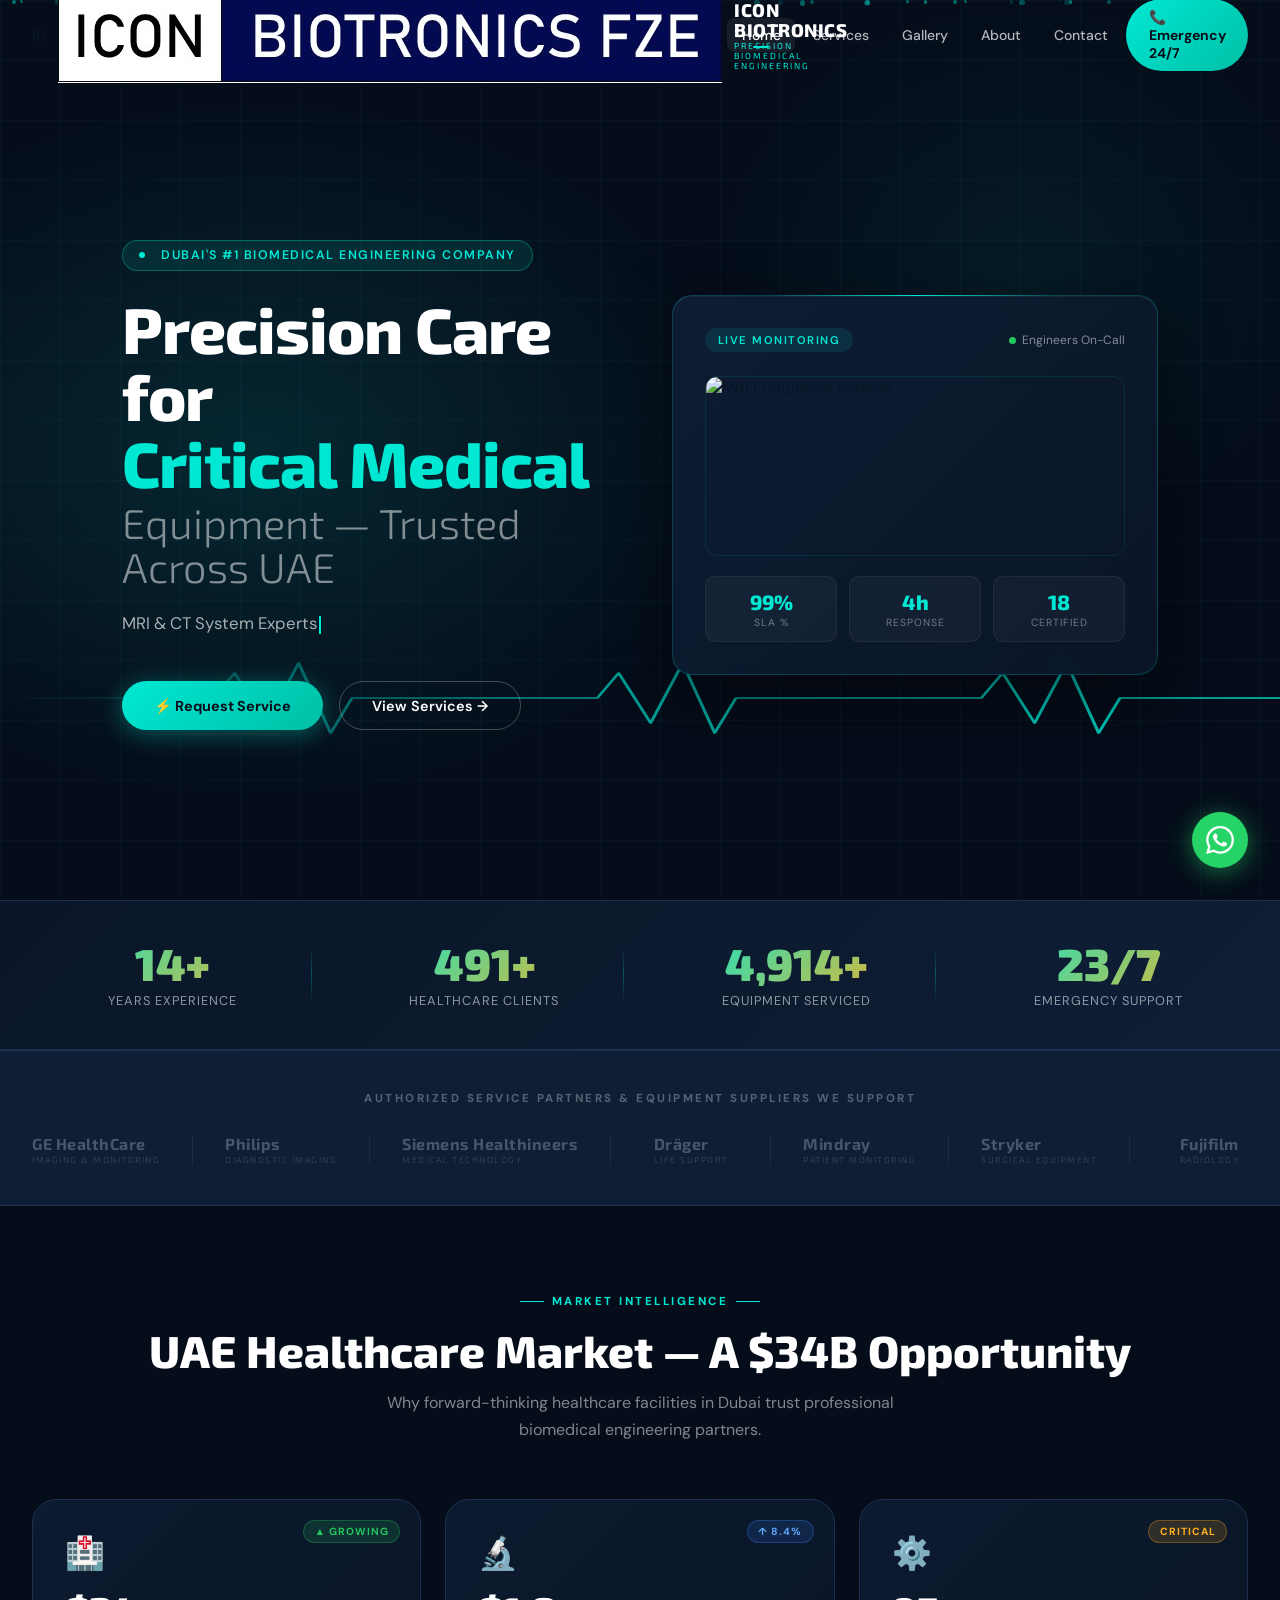
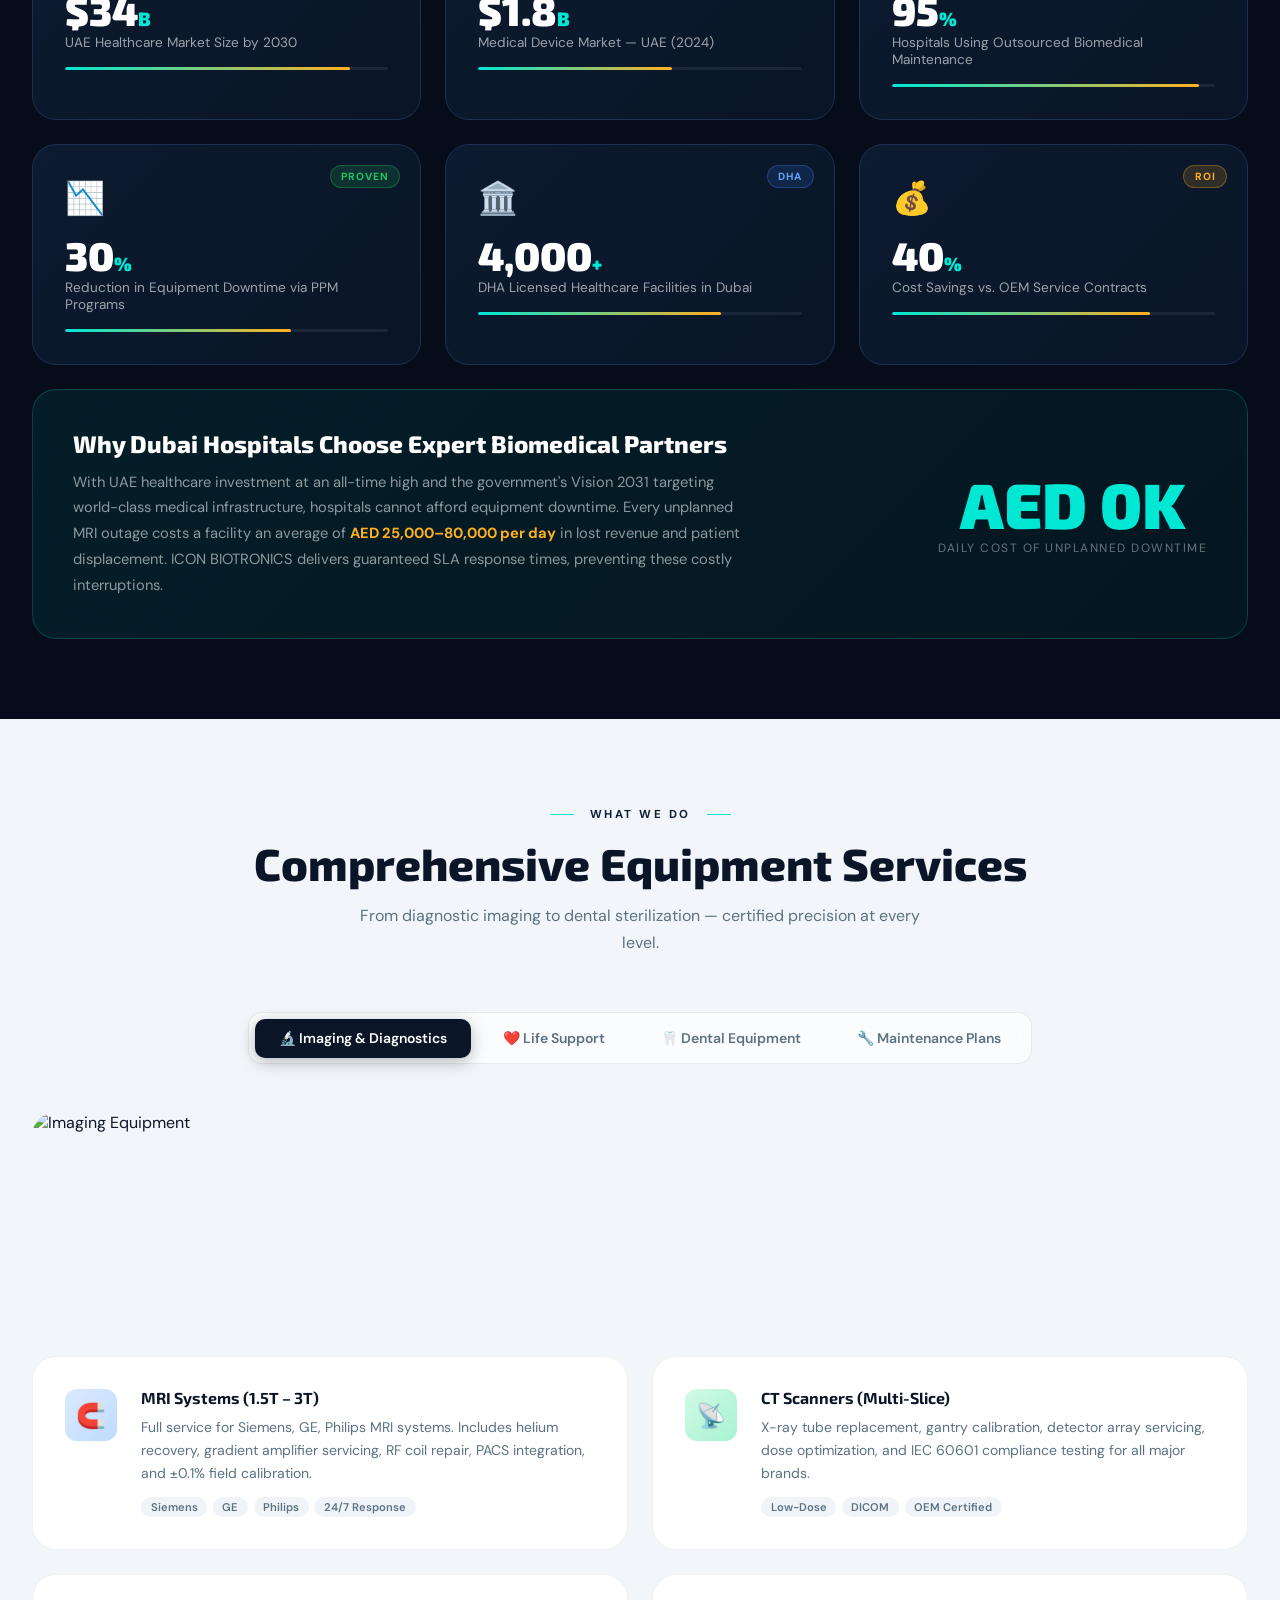
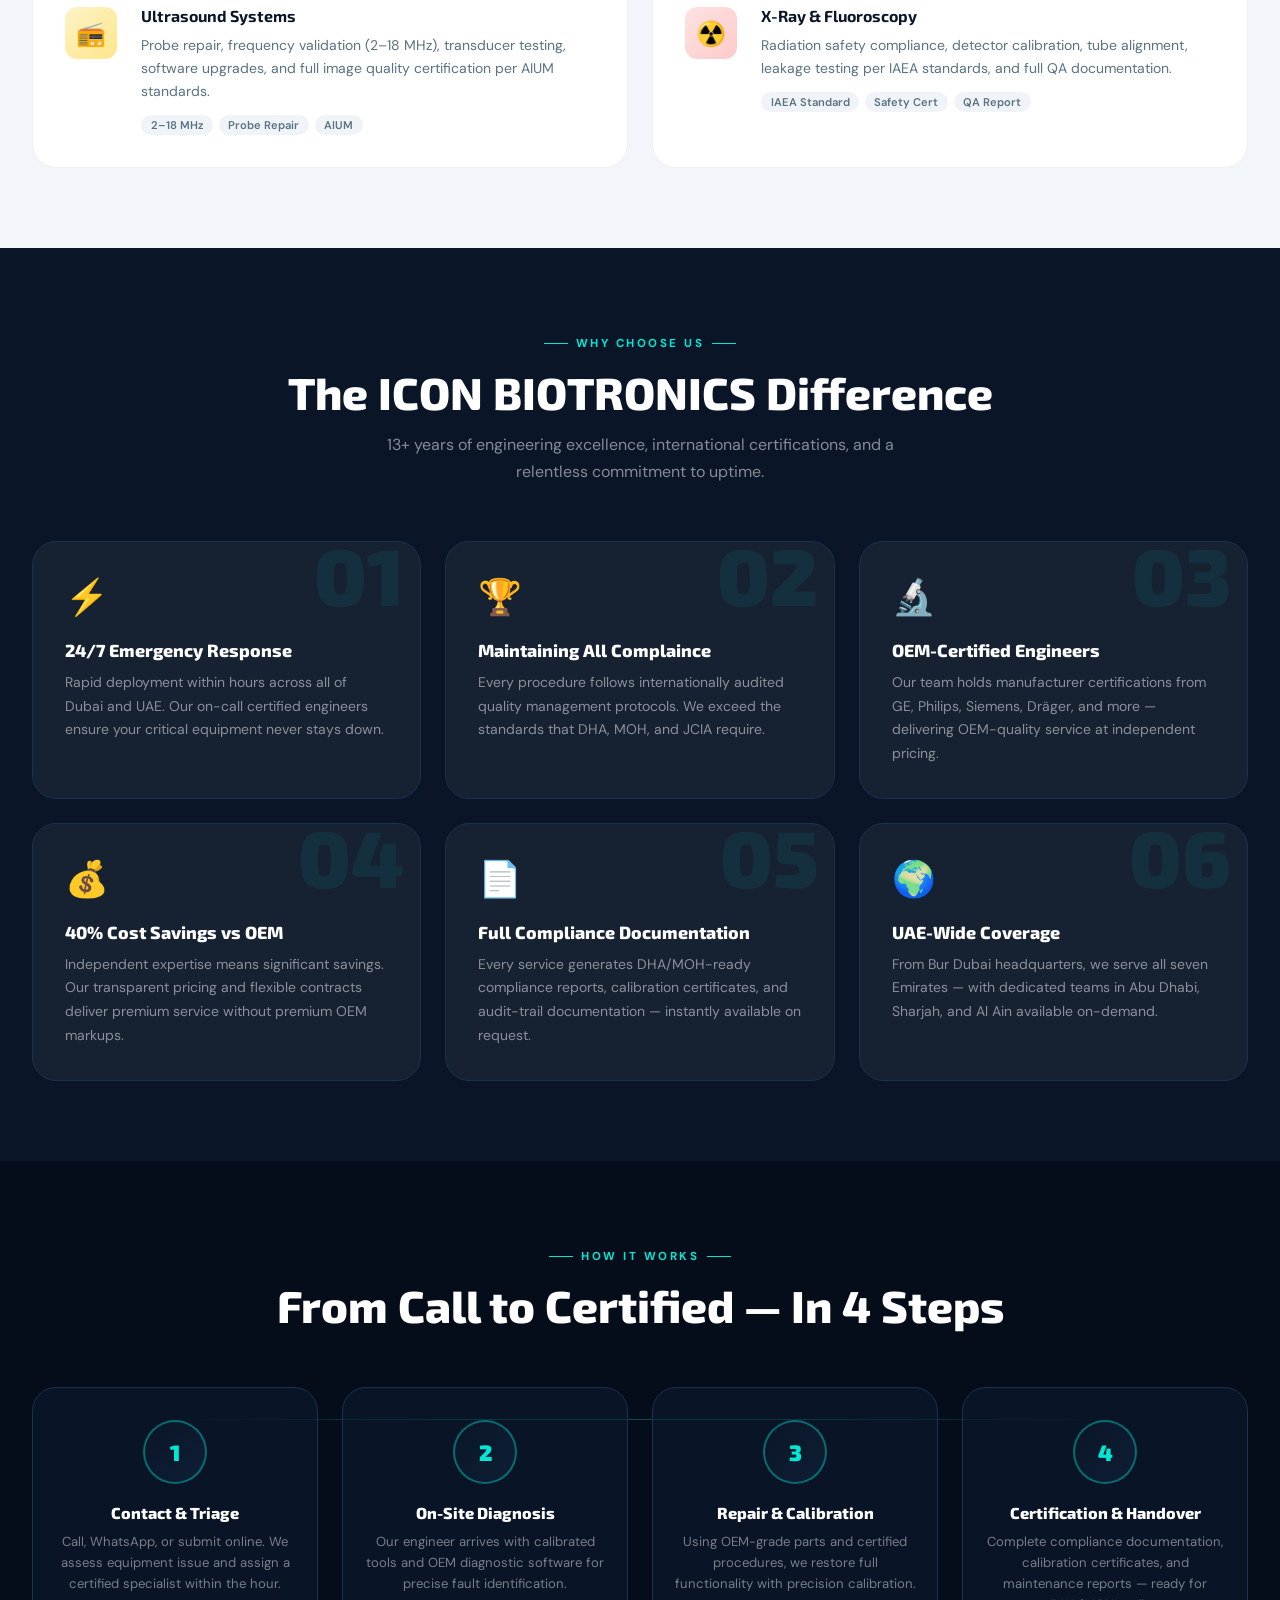
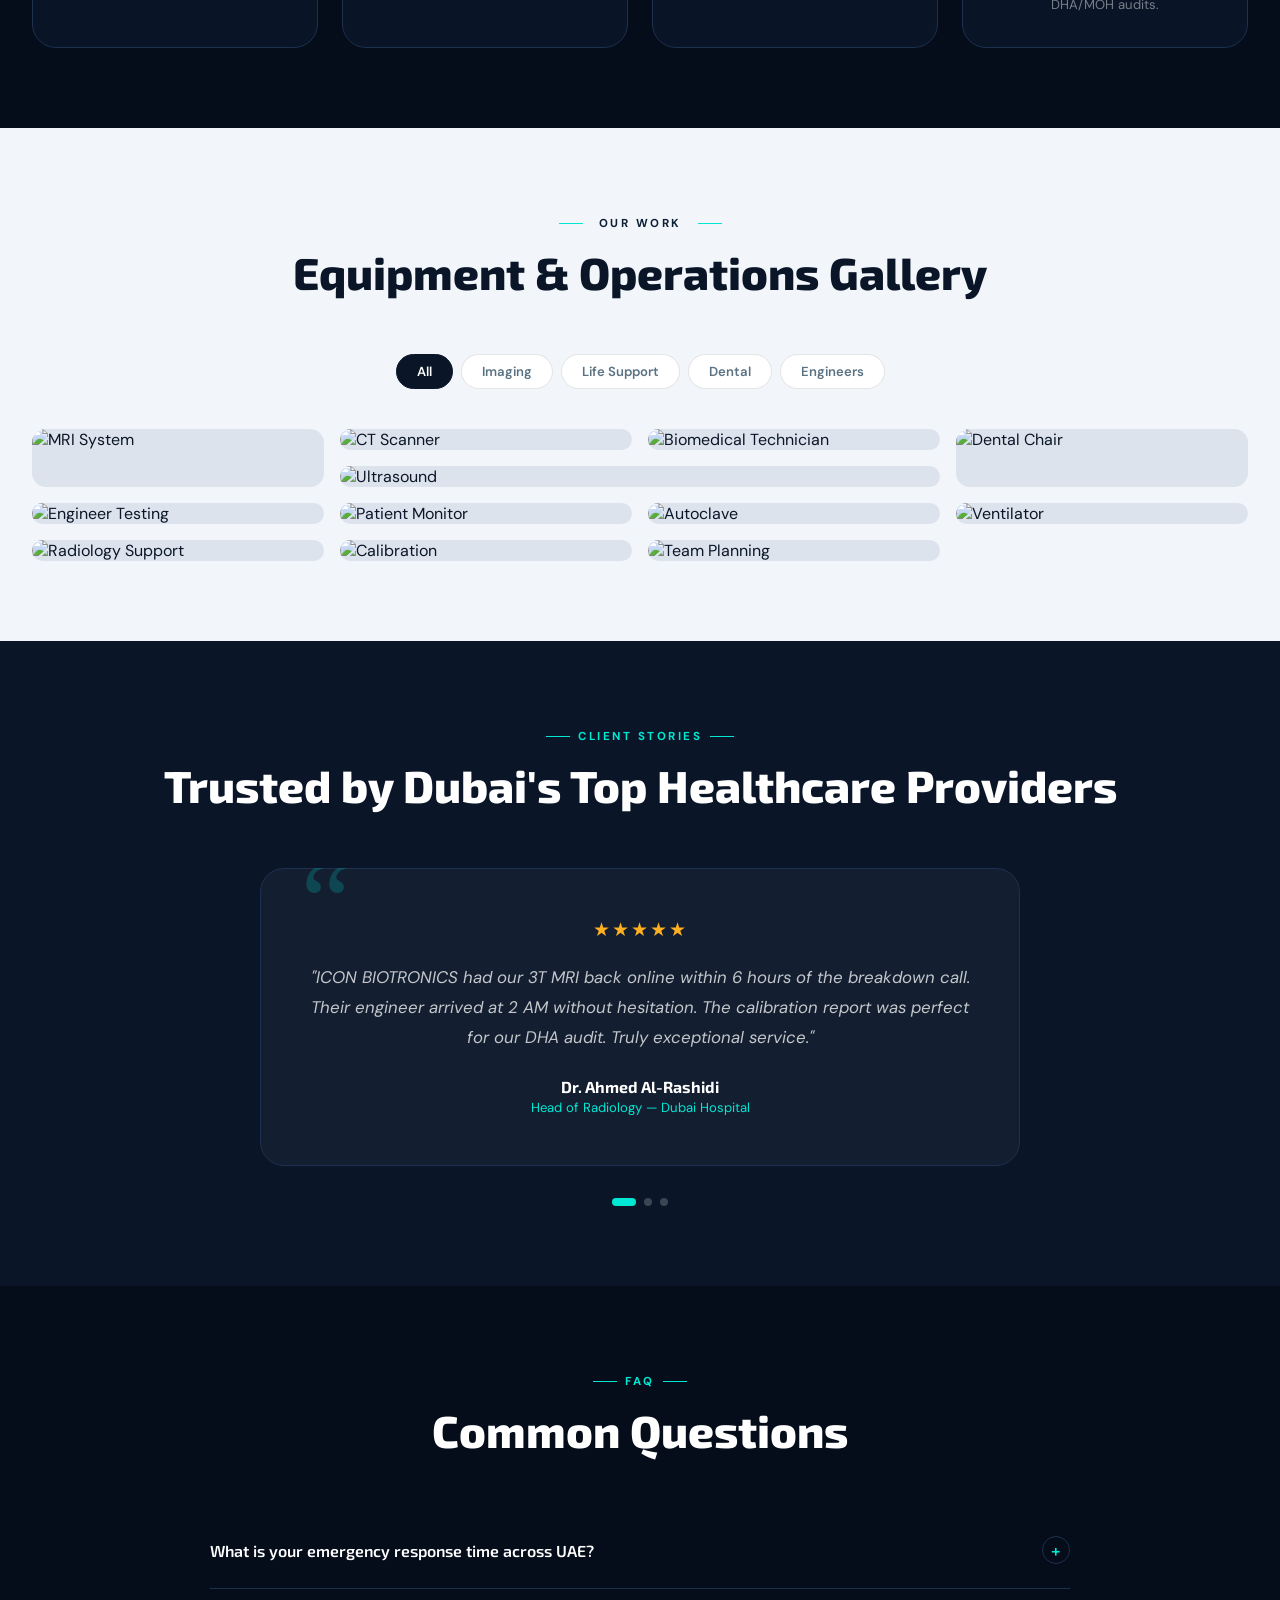
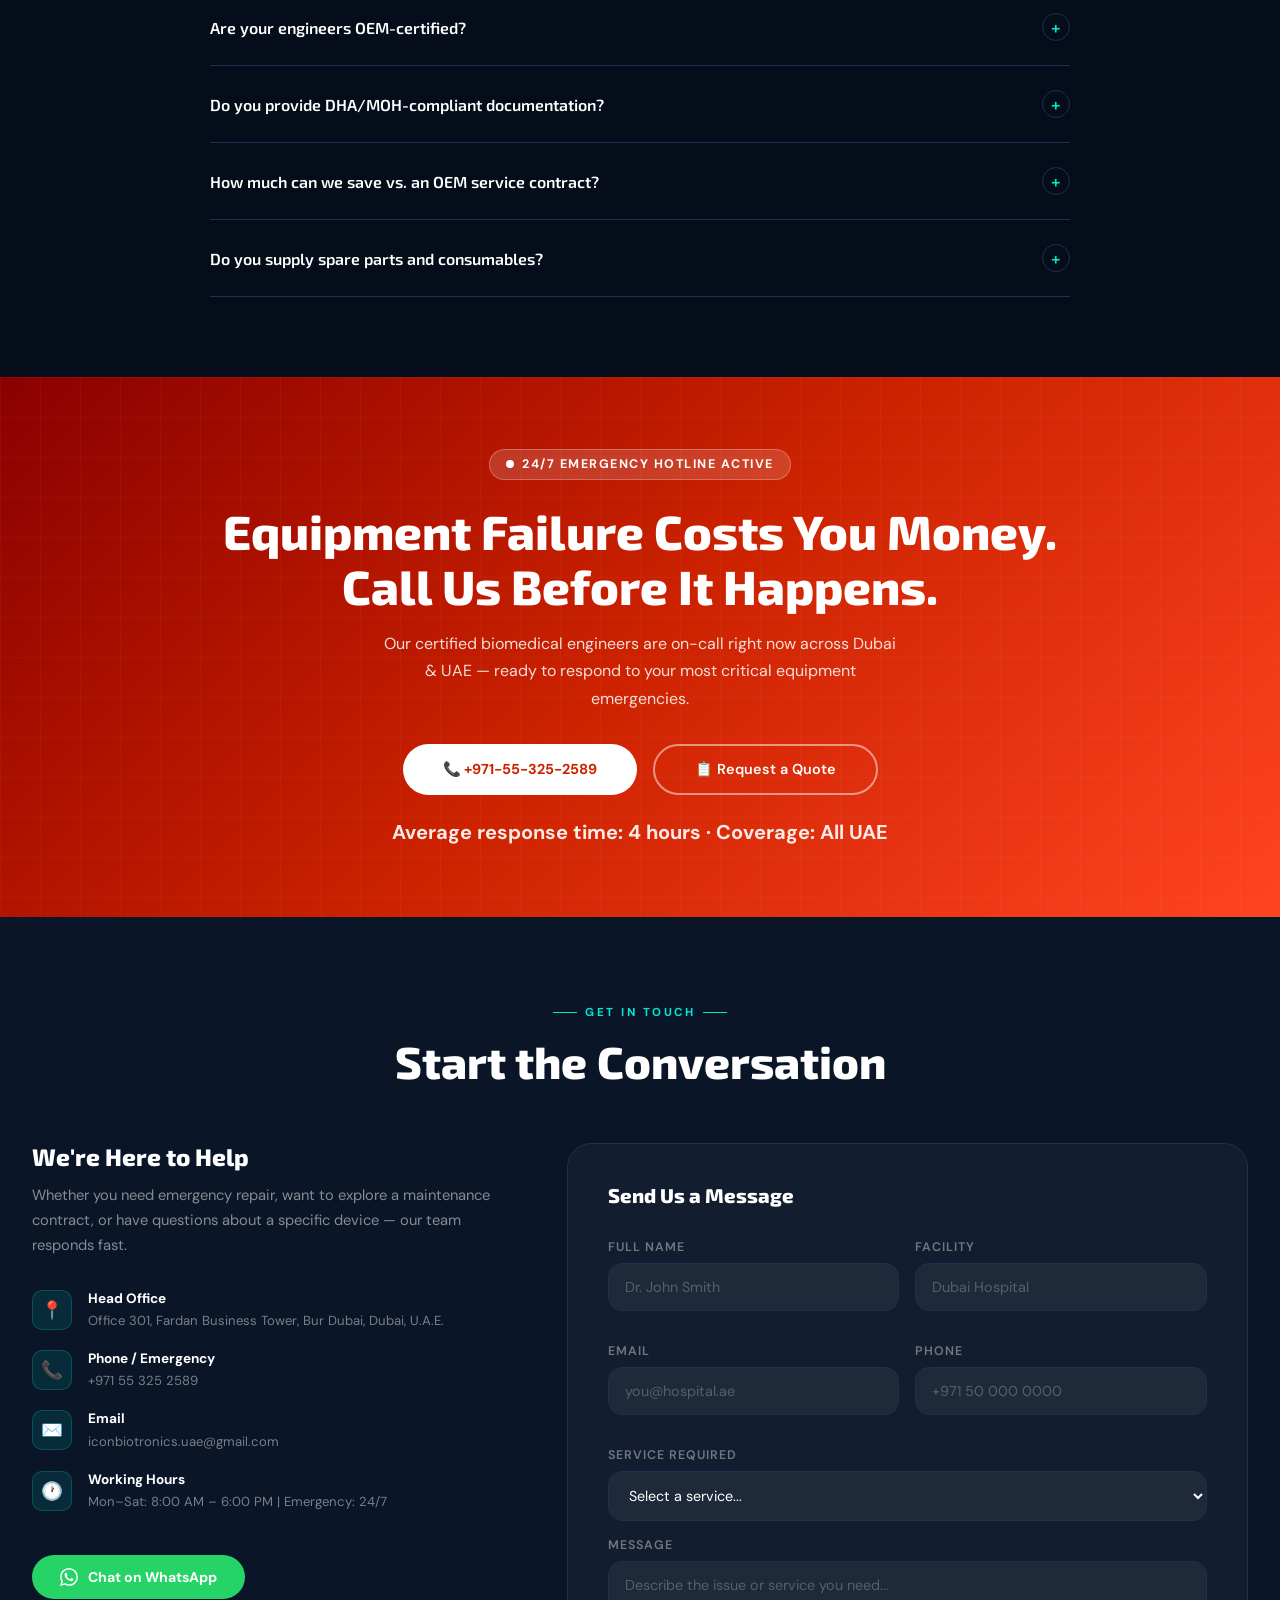
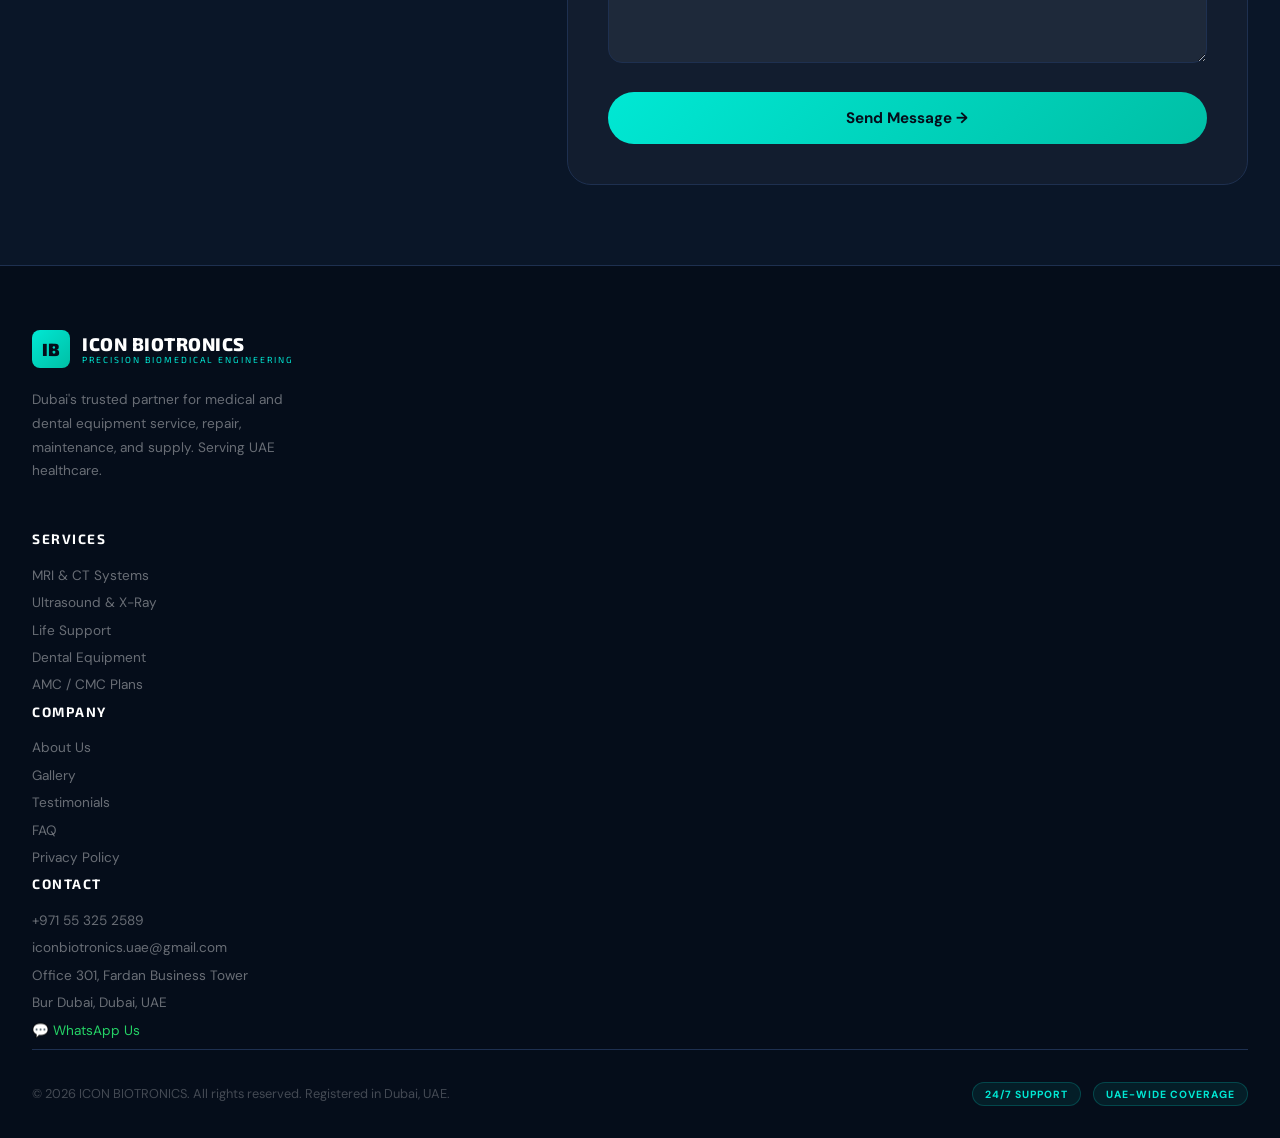
==== commit 8fad2b0f: "Fix logo class name and update image source" ====
--- a/index.html
+++ b/index.html
@@ -768,7 +768,9 @@
 <nav id="nav">
   <div class="nav-inner">
     <div class="logo-wrap">
-      <div class="logo-icon">IB</div>
+      <div class="logo-ic">IB</div>
+       <img src="images/hero
+/icon biotronics logo2.jpg">
       <div class="logo-text">ICON BIOTRONICS<span>Precision Biomedical Engineering</span></div>
     </div>
     <div class="nav-links">
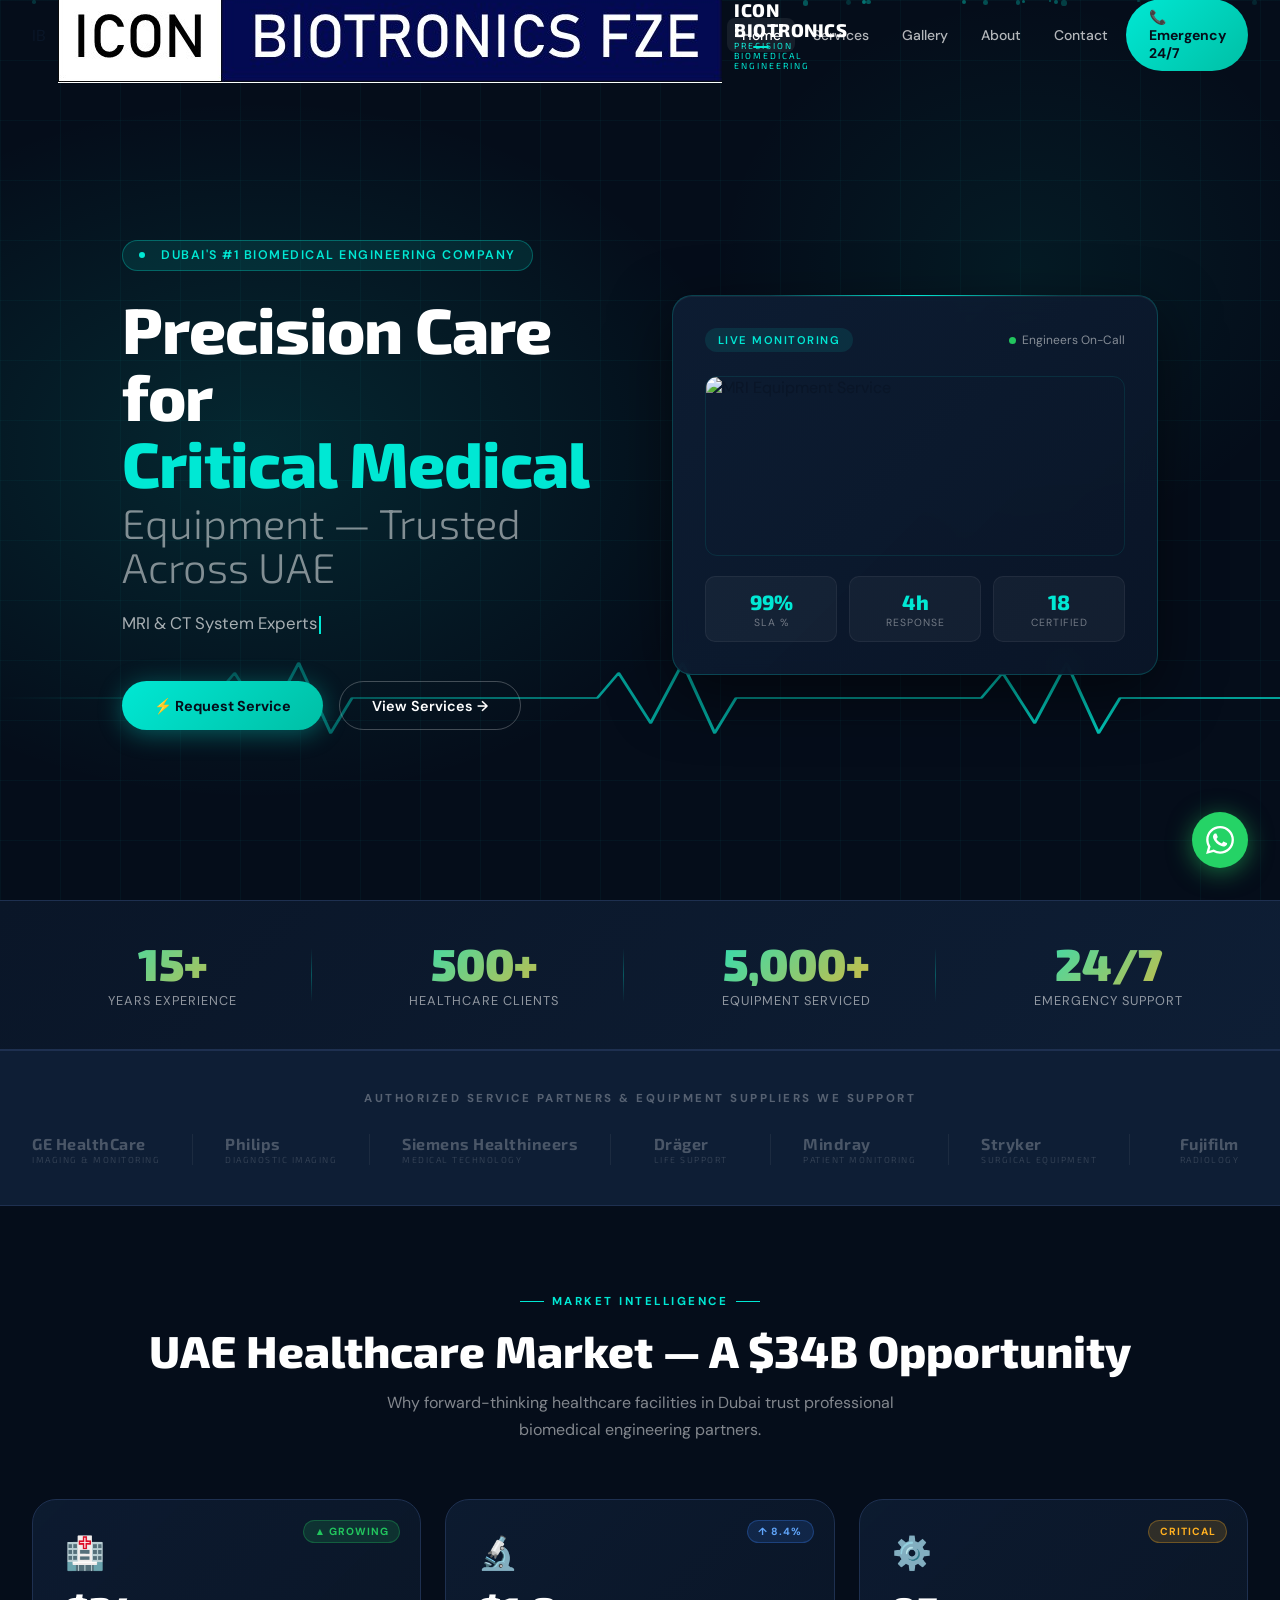
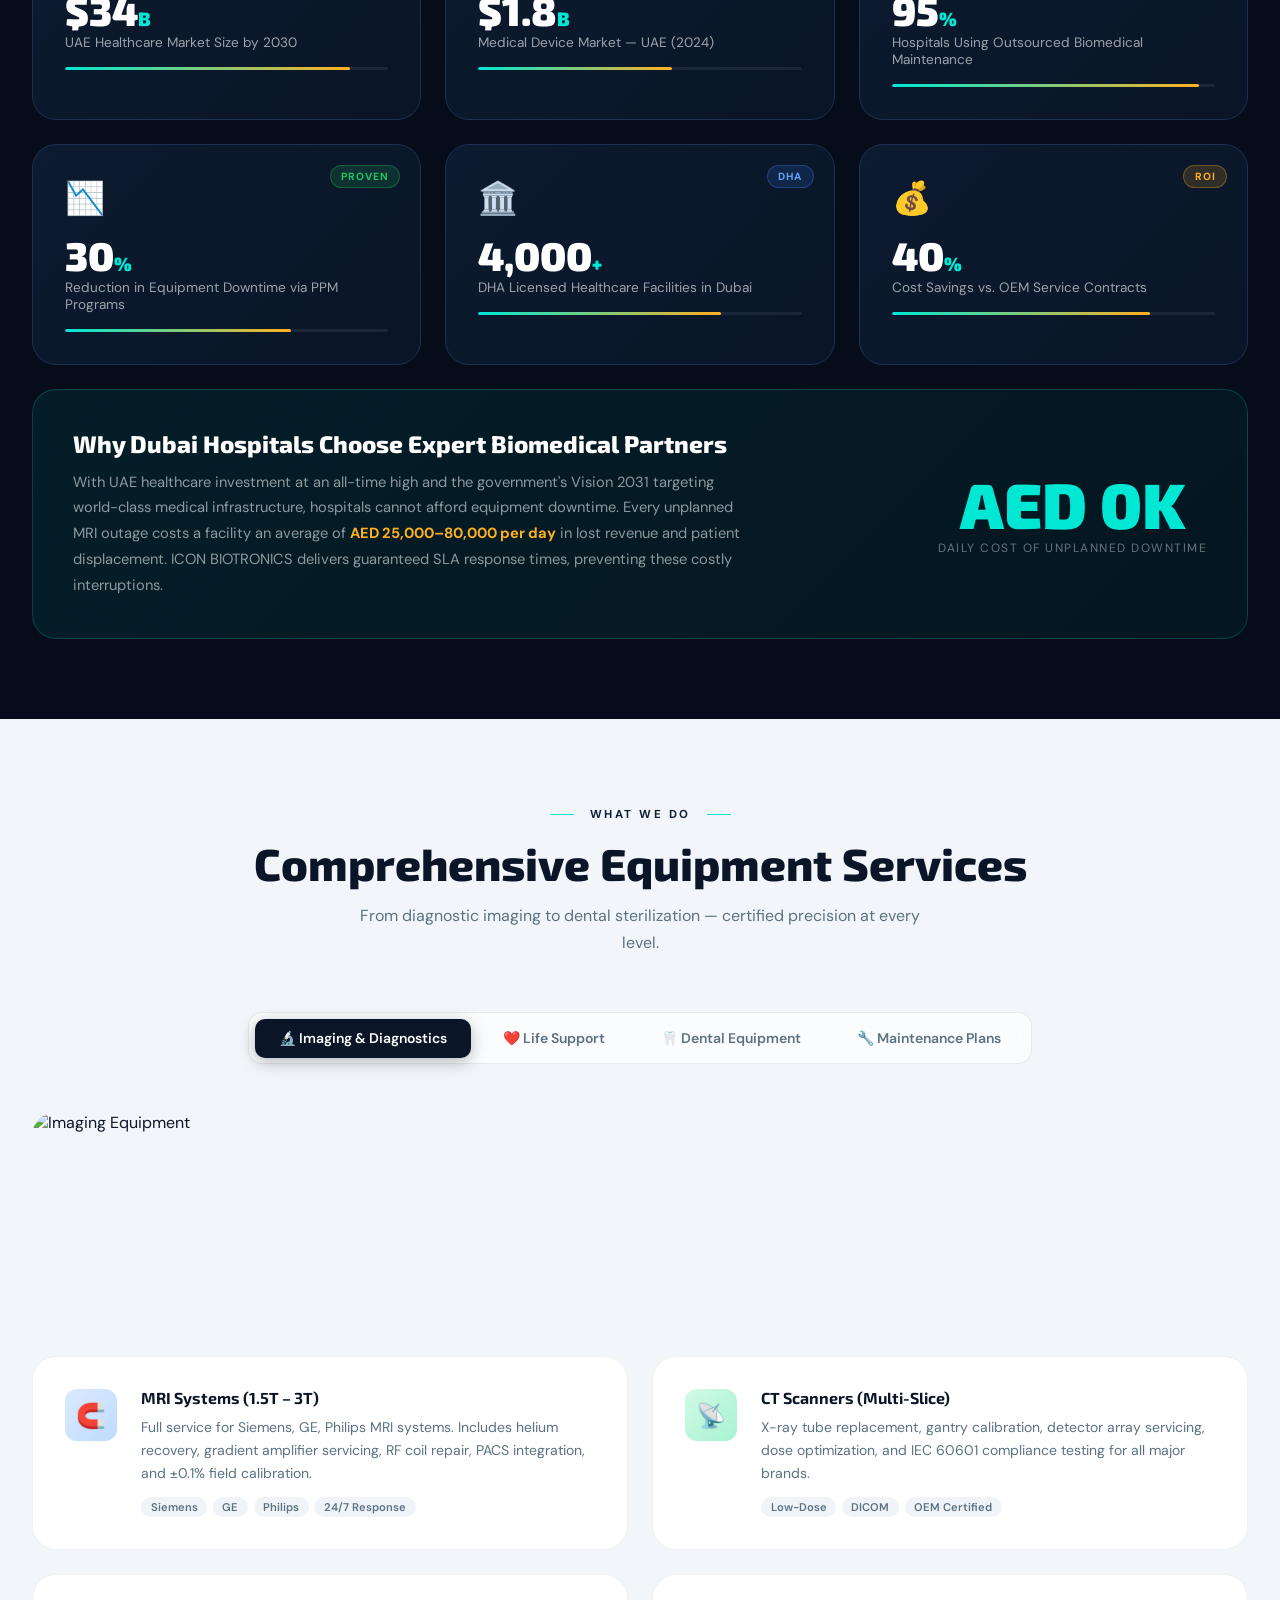
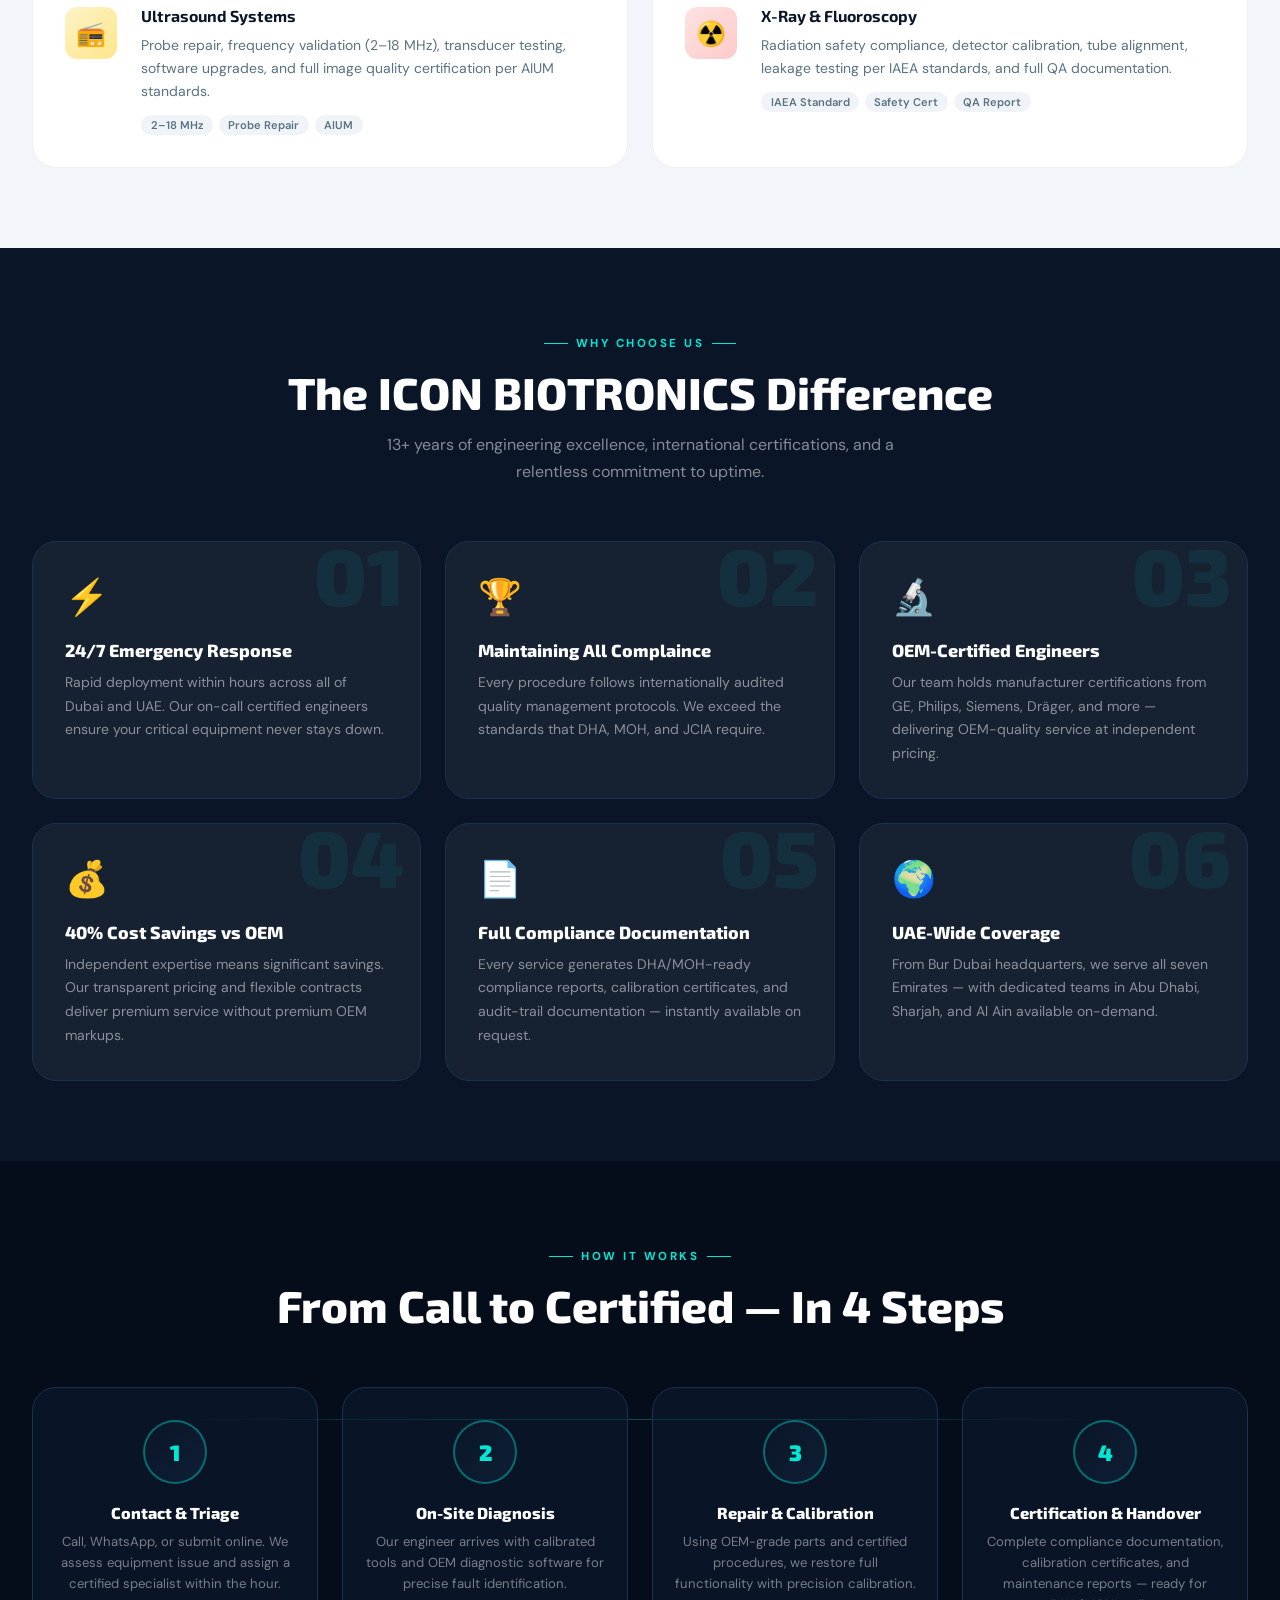
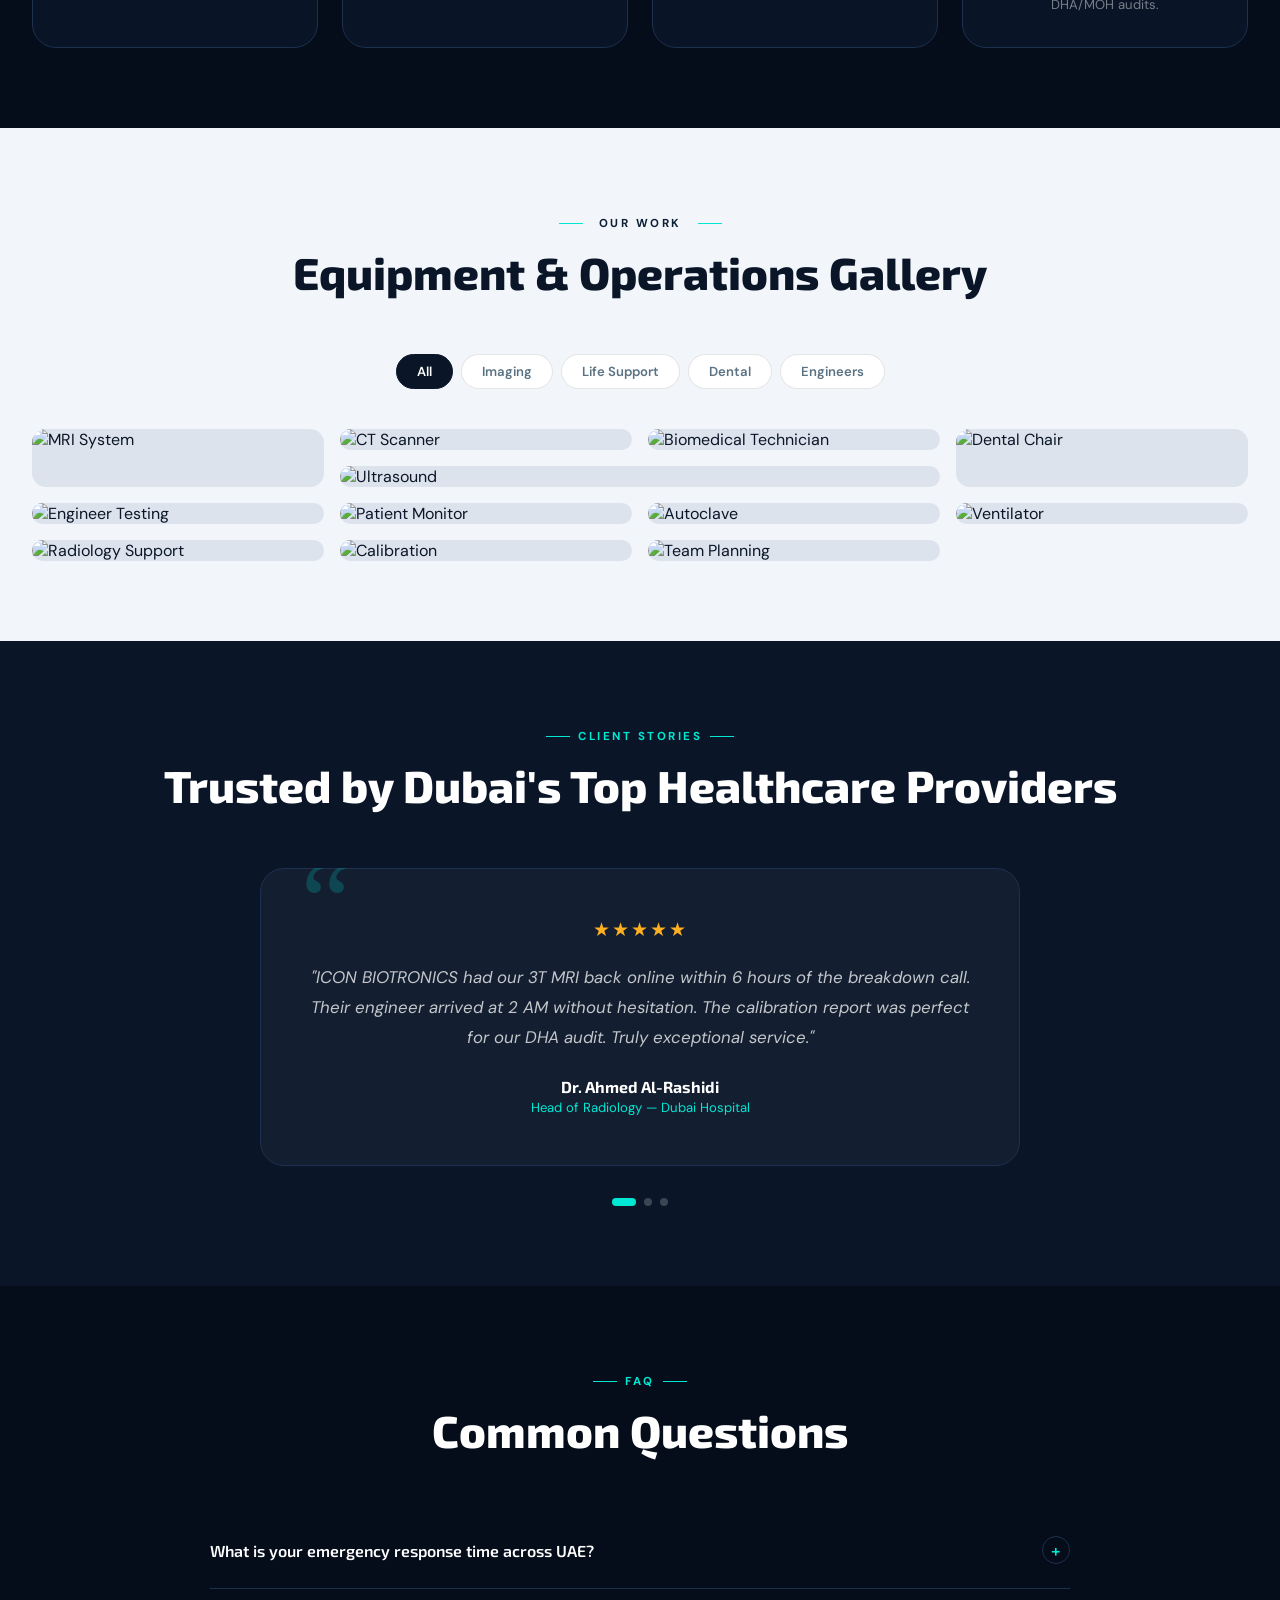
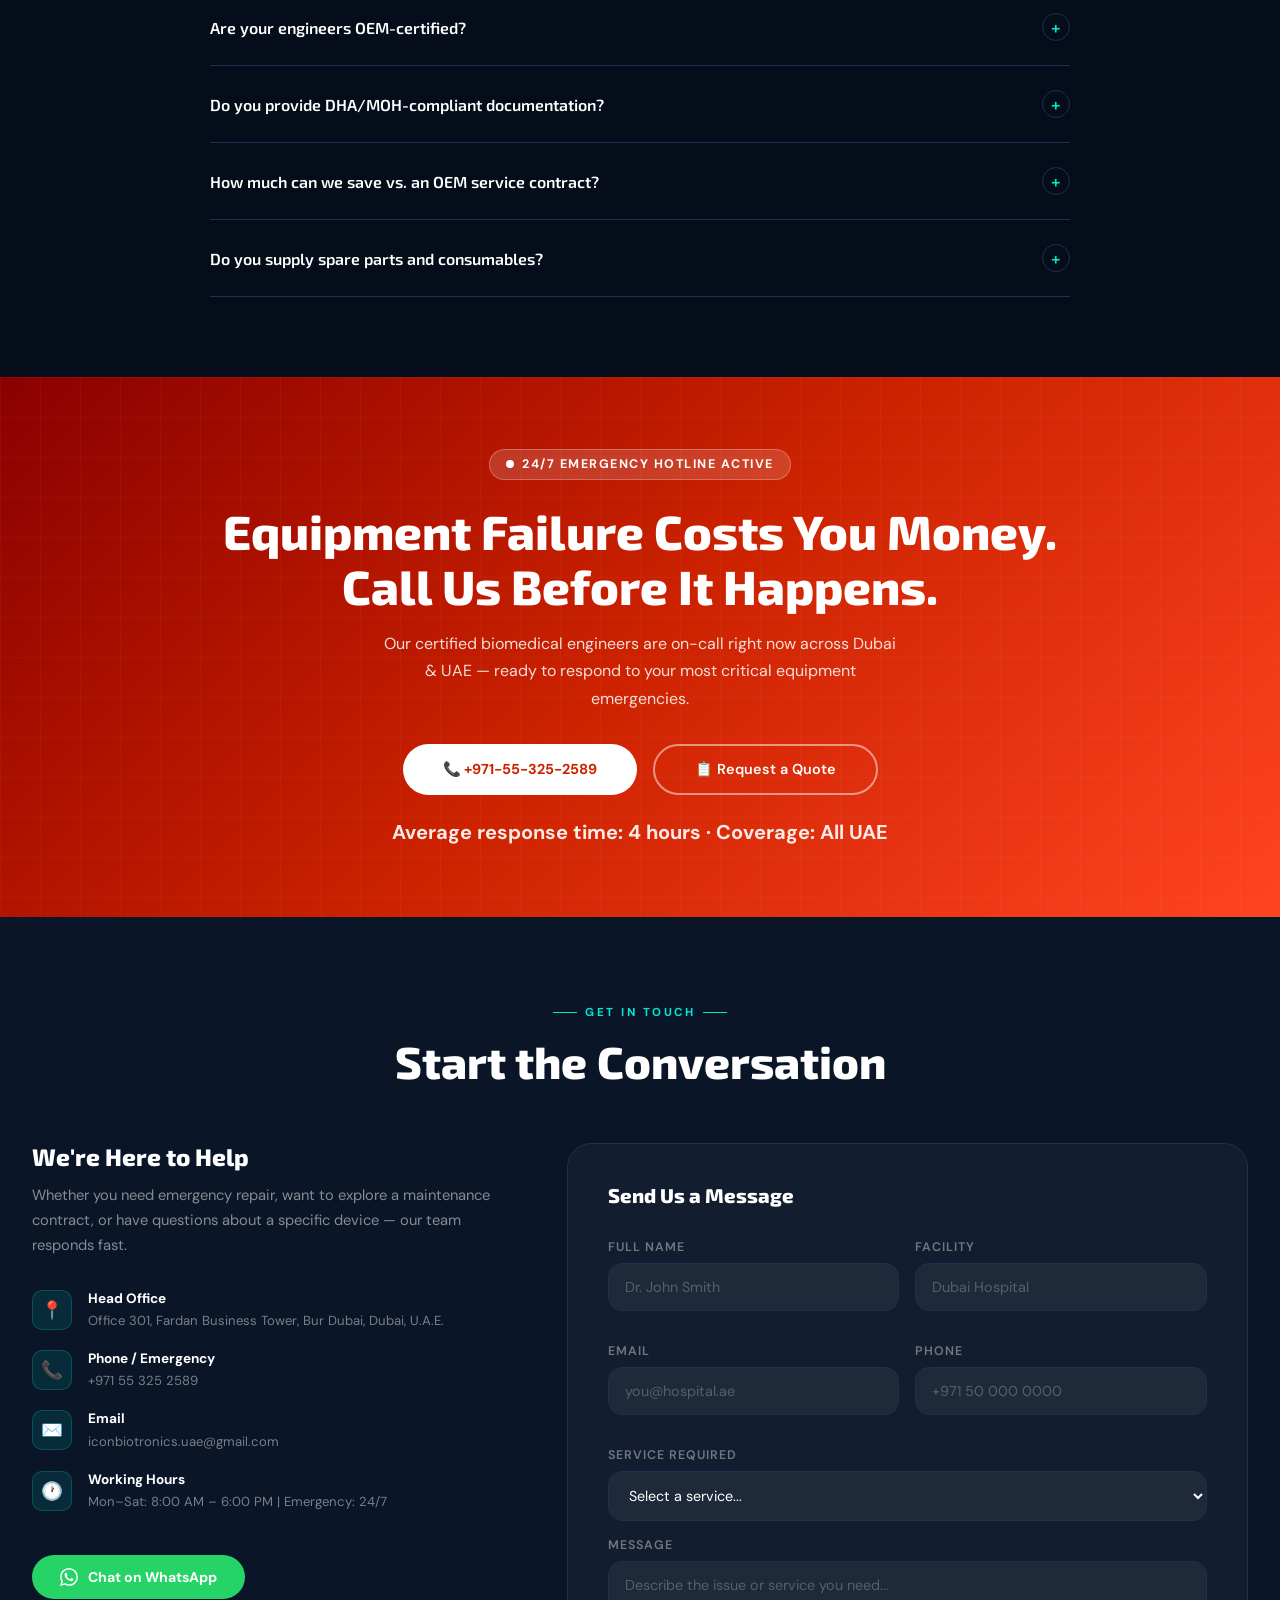
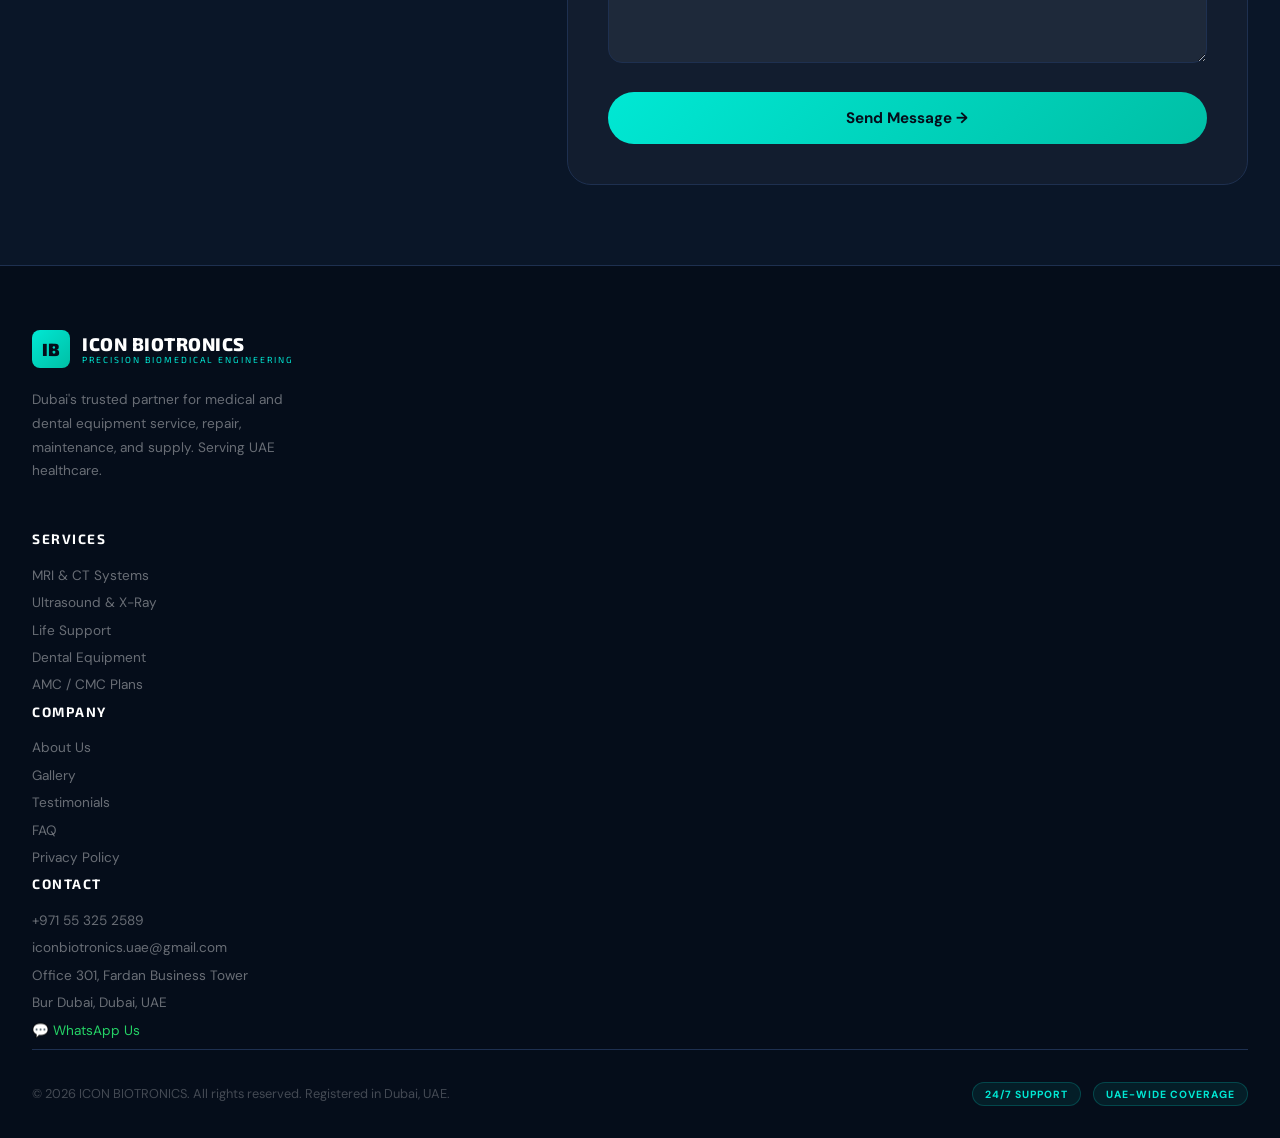
==== commit 4147f01e: "Fix logo image tag in navigation" ====
--- a/index.html
+++ b/index.html
@@ -769,8 +769,7 @@
   <div class="nav-inner">
     <div class="logo-wrap">
       <div class="logo-ic">IB</div>
-       <img src="images/hero
-/icon biotronics logo2.jpg">
+       <img src="images/hero/icon biotronics logo2.jpg" class="logo-img">
       <div class="logo-text">ICON BIOTRONICS<span>Precision Biomedical Engineering</span></div>
     </div>
     <div class="nav-links">
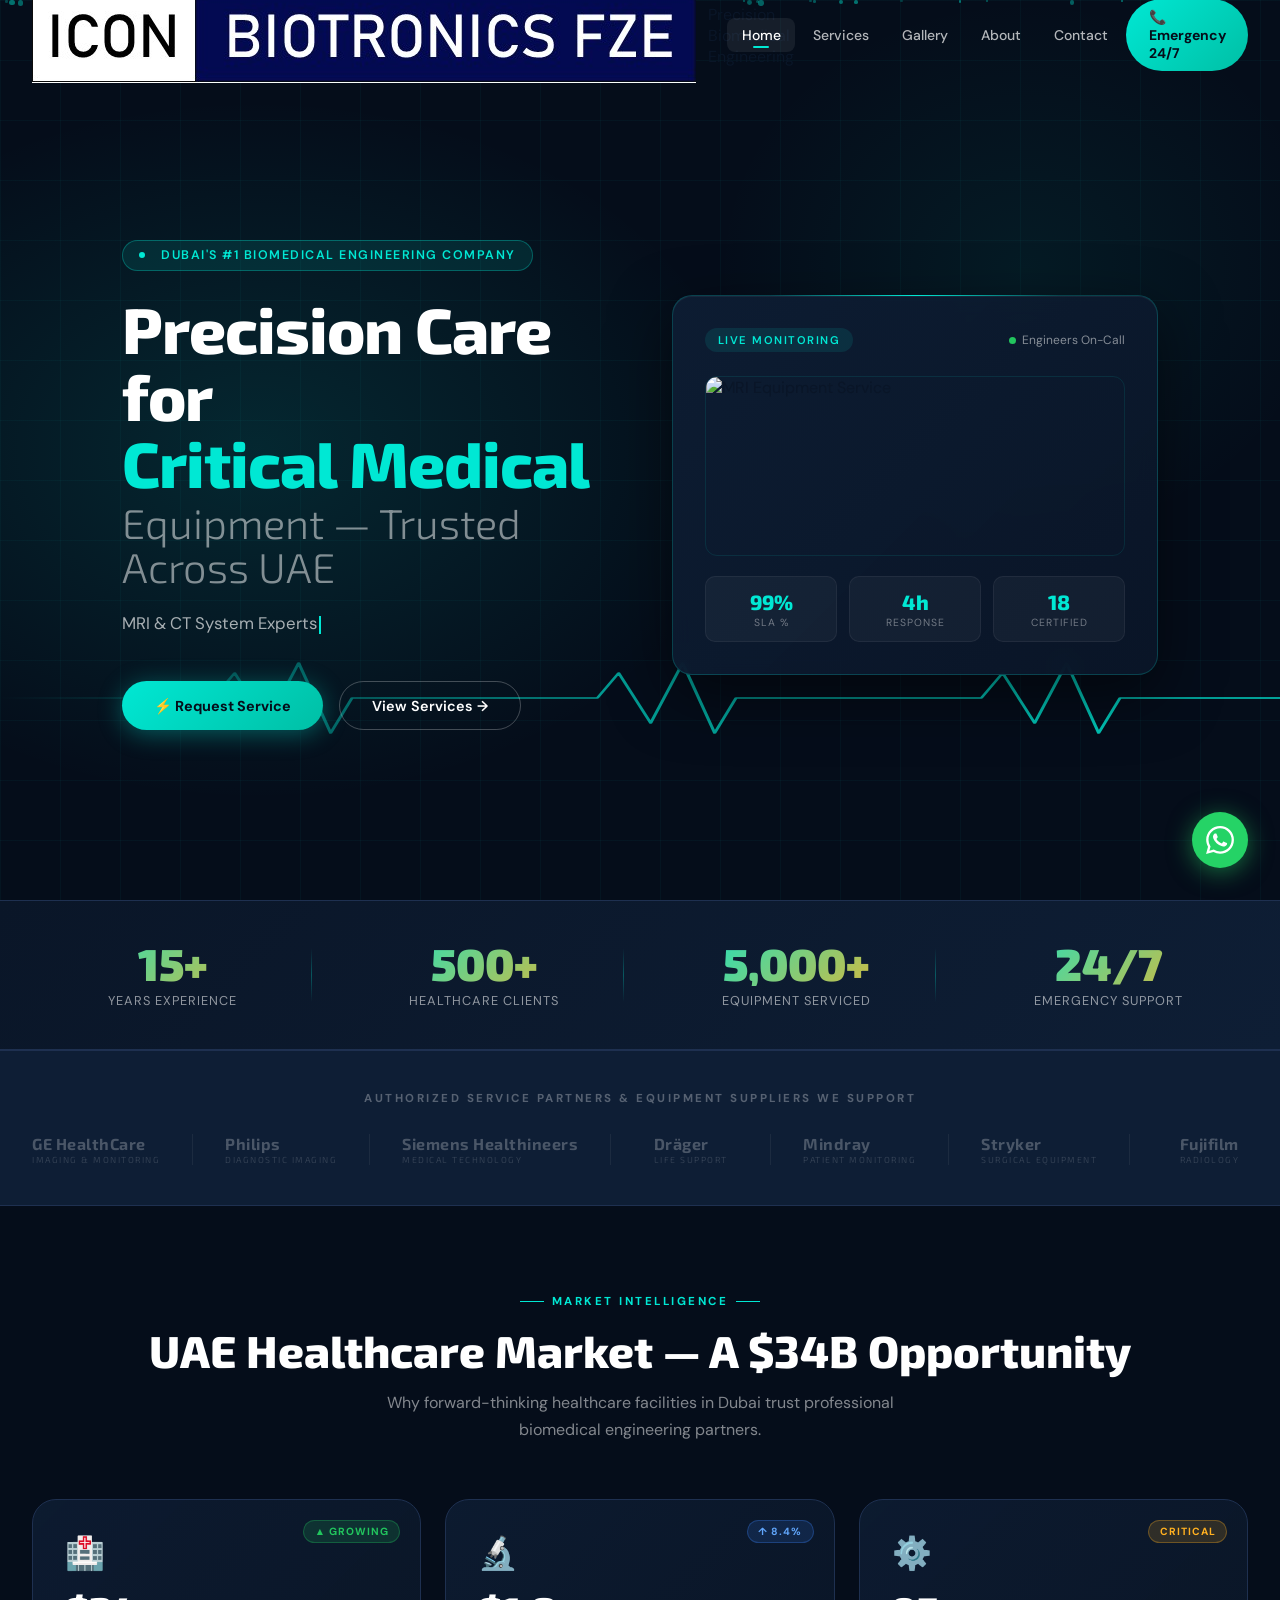
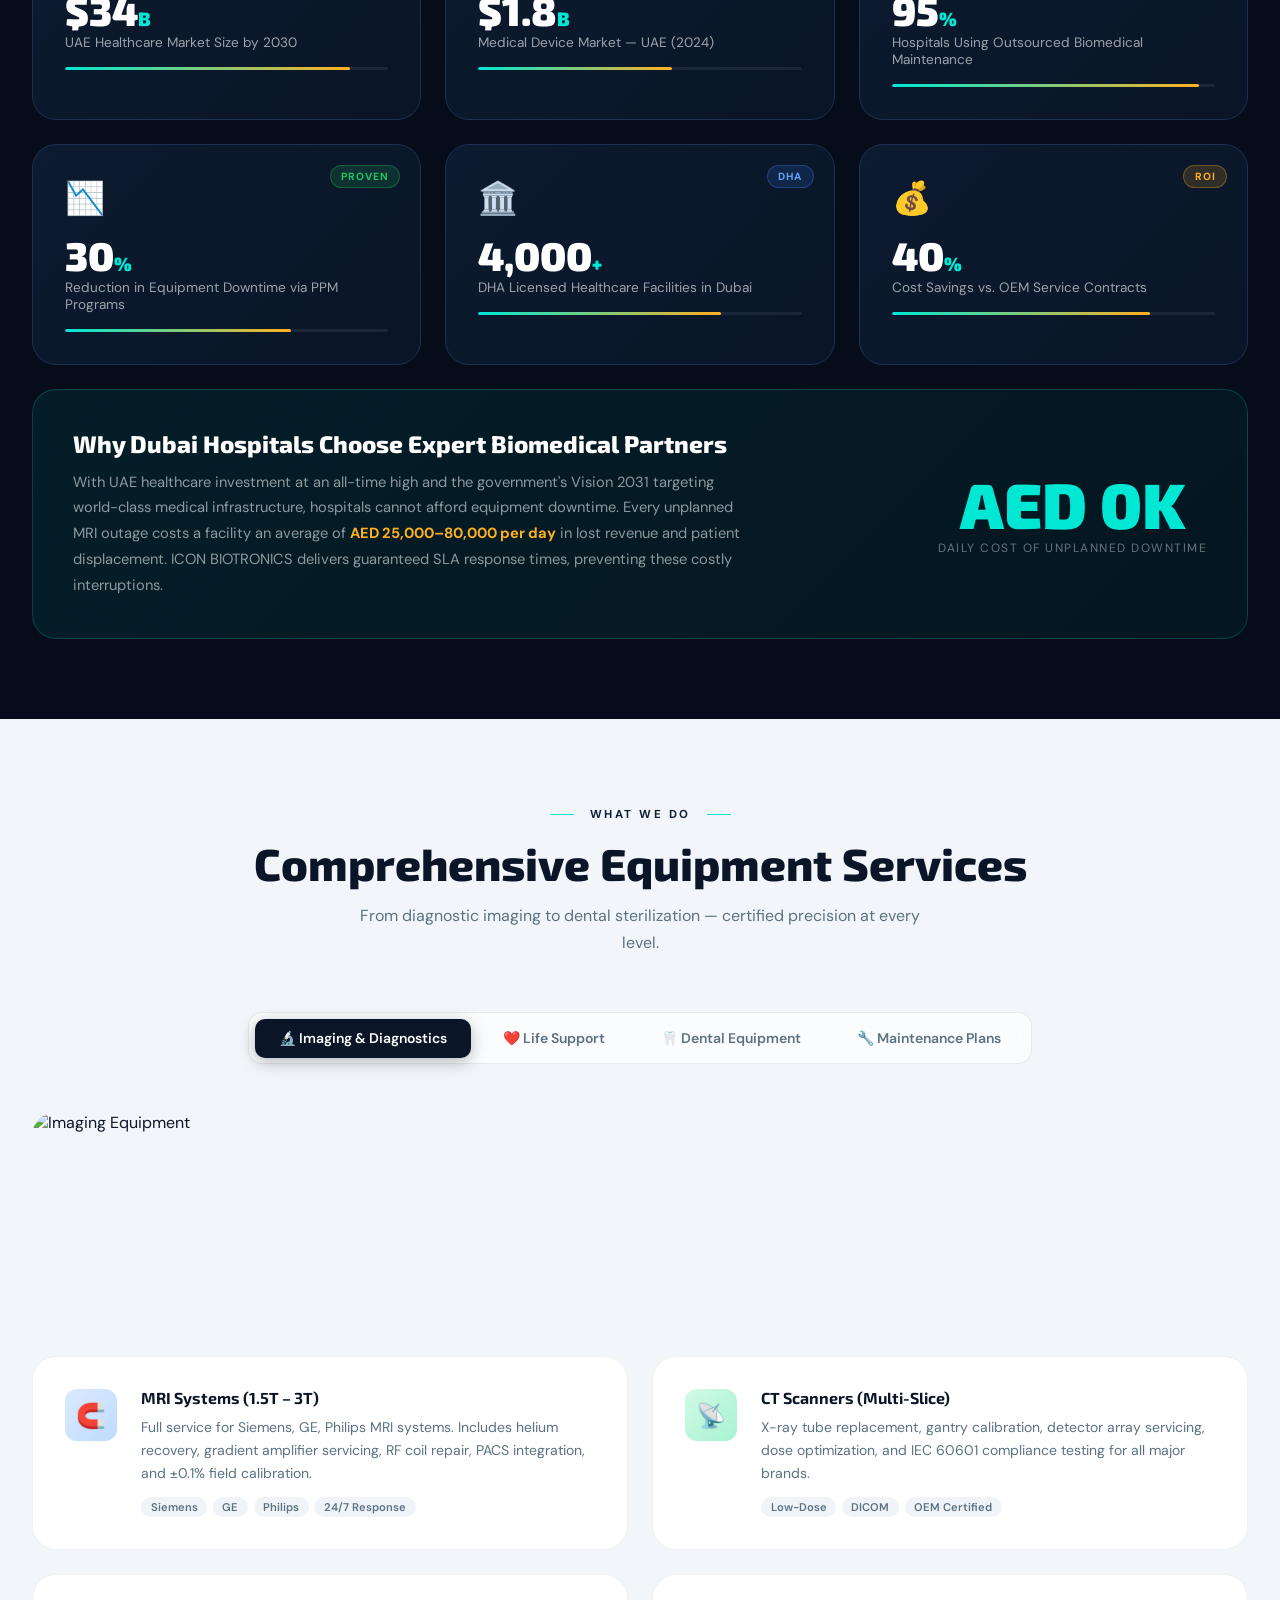
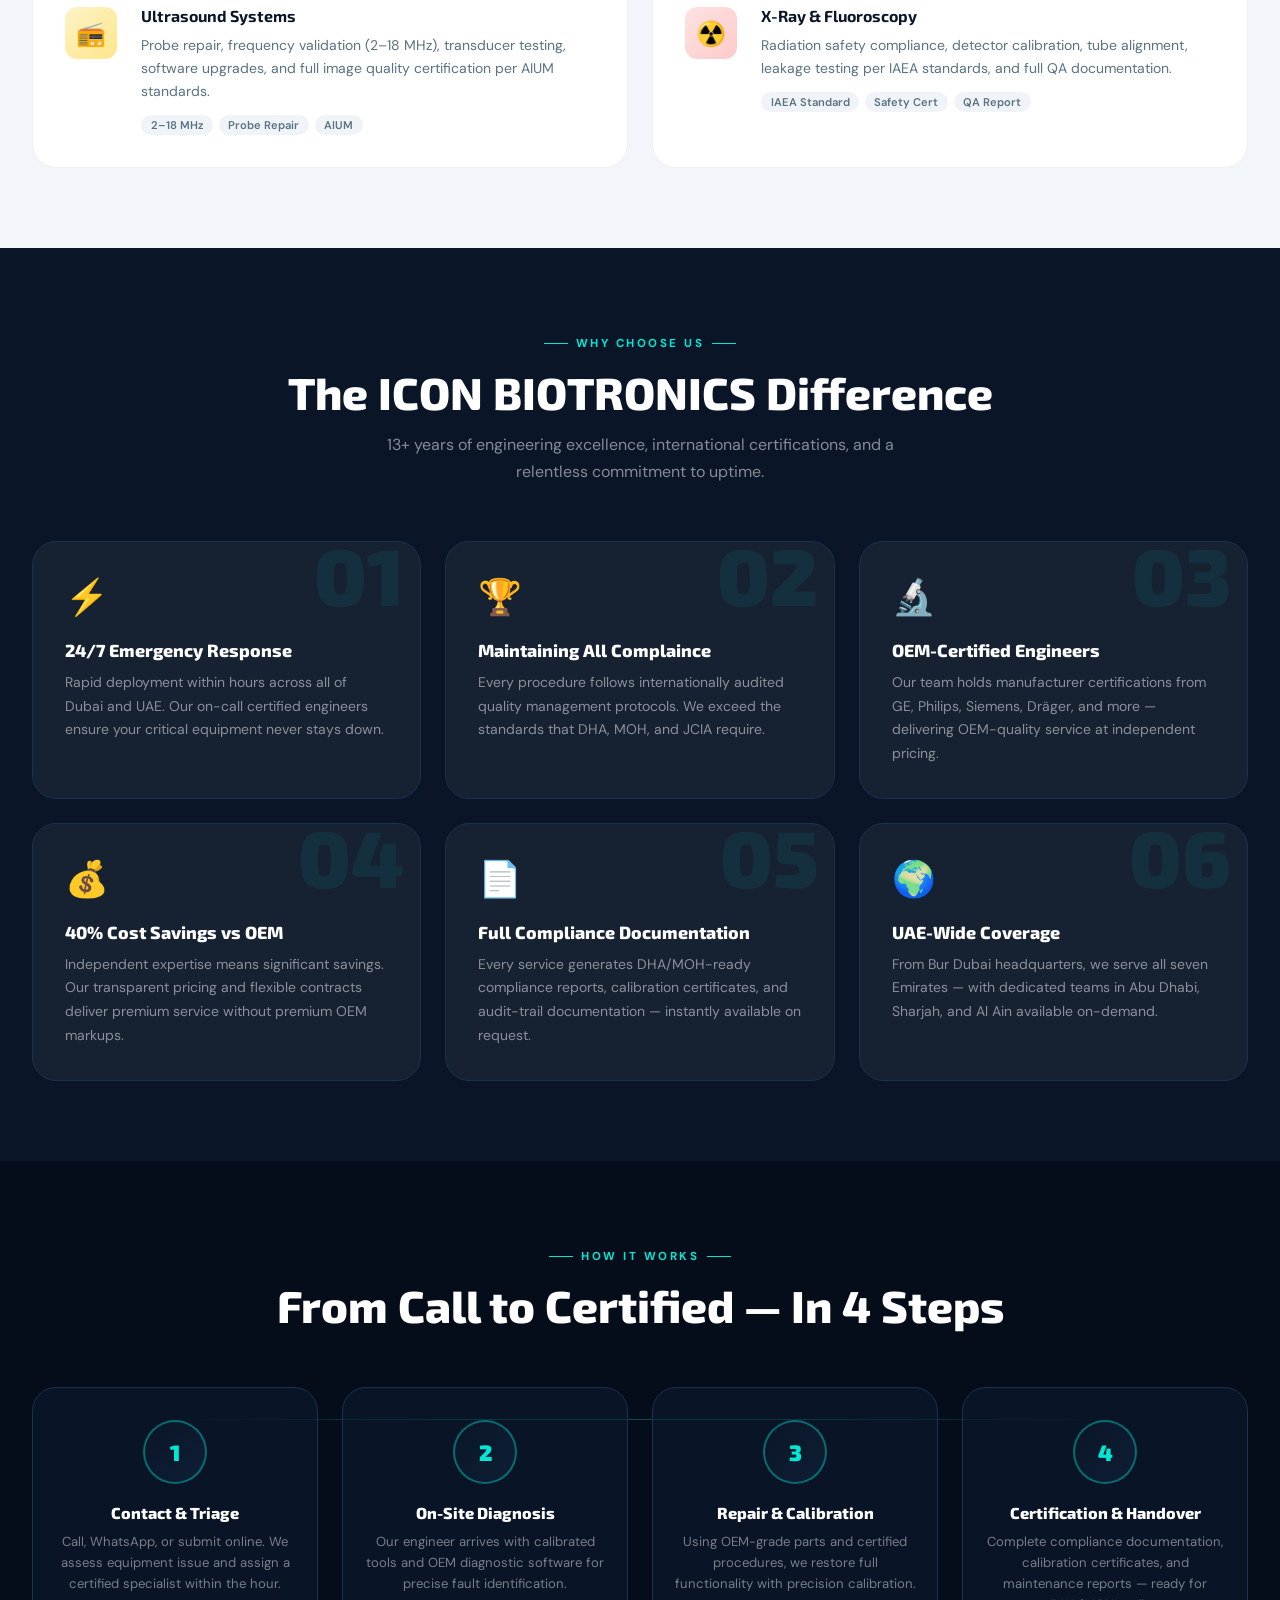
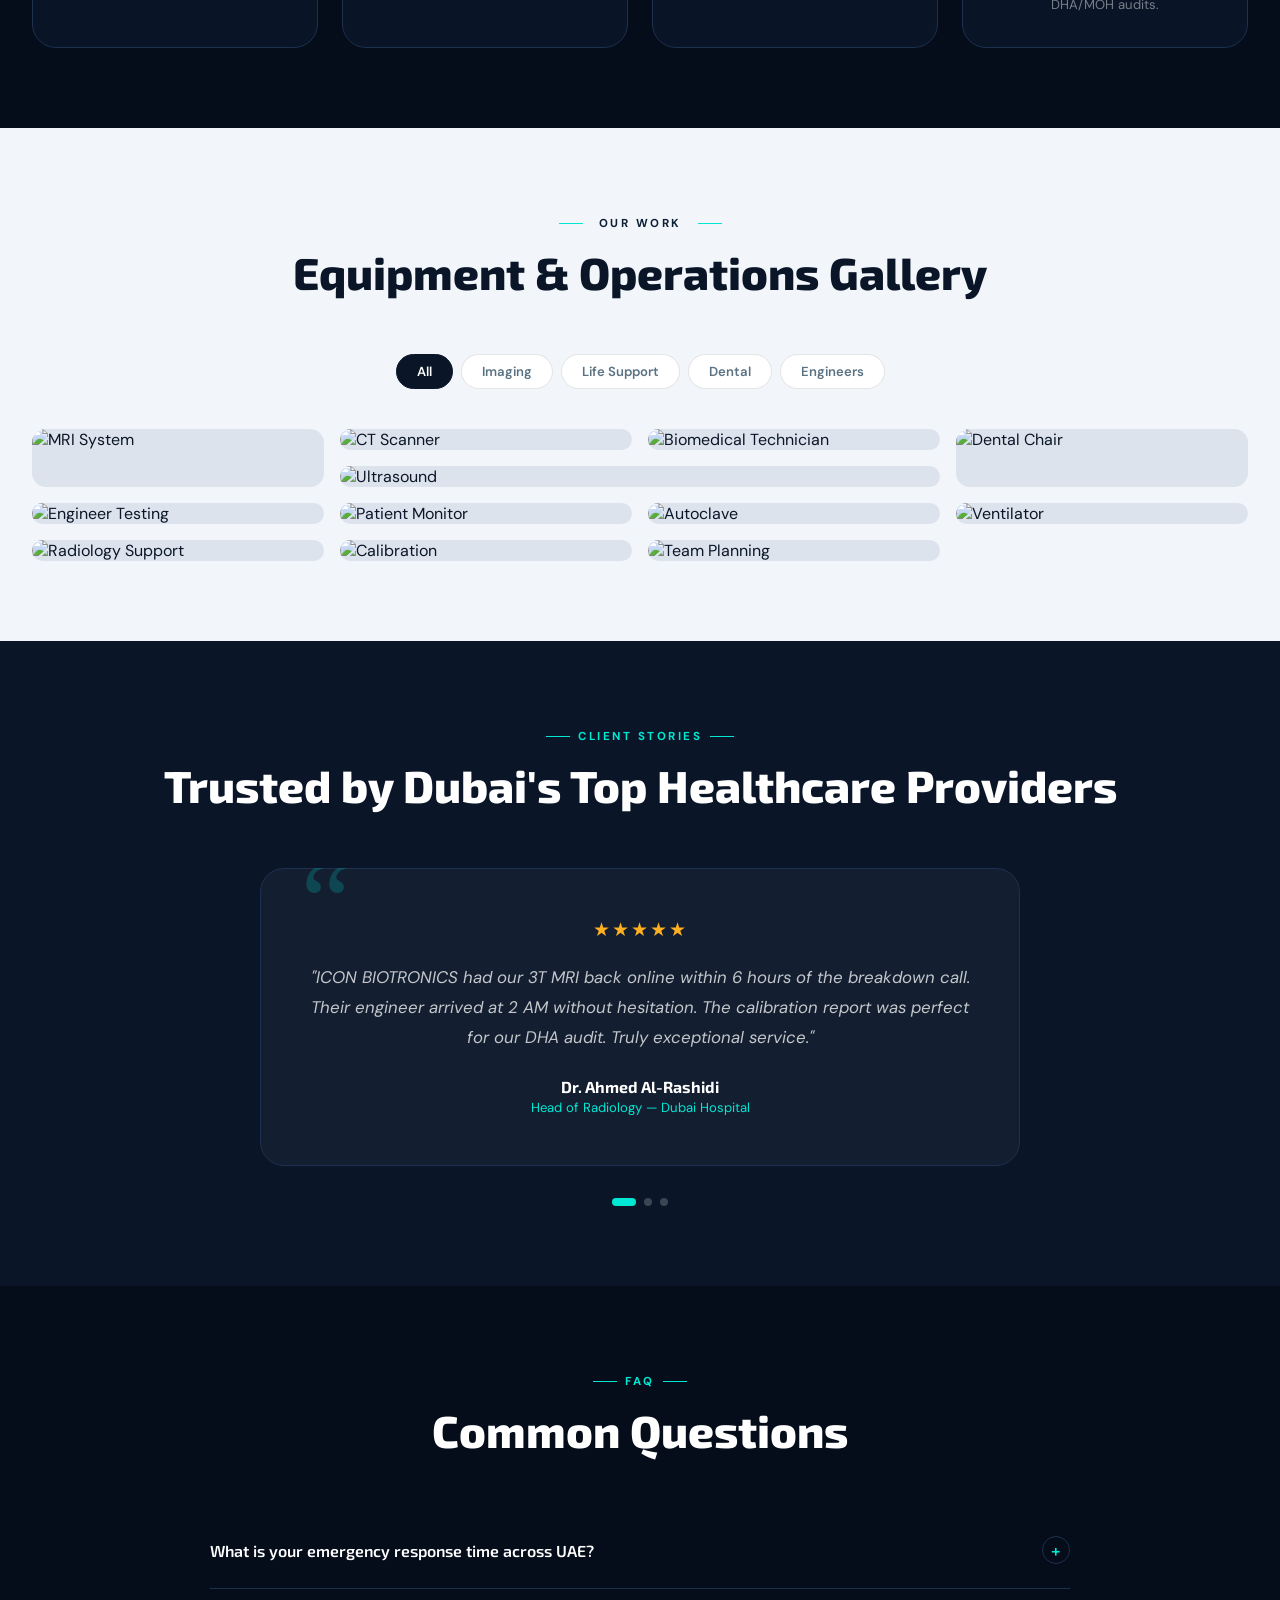
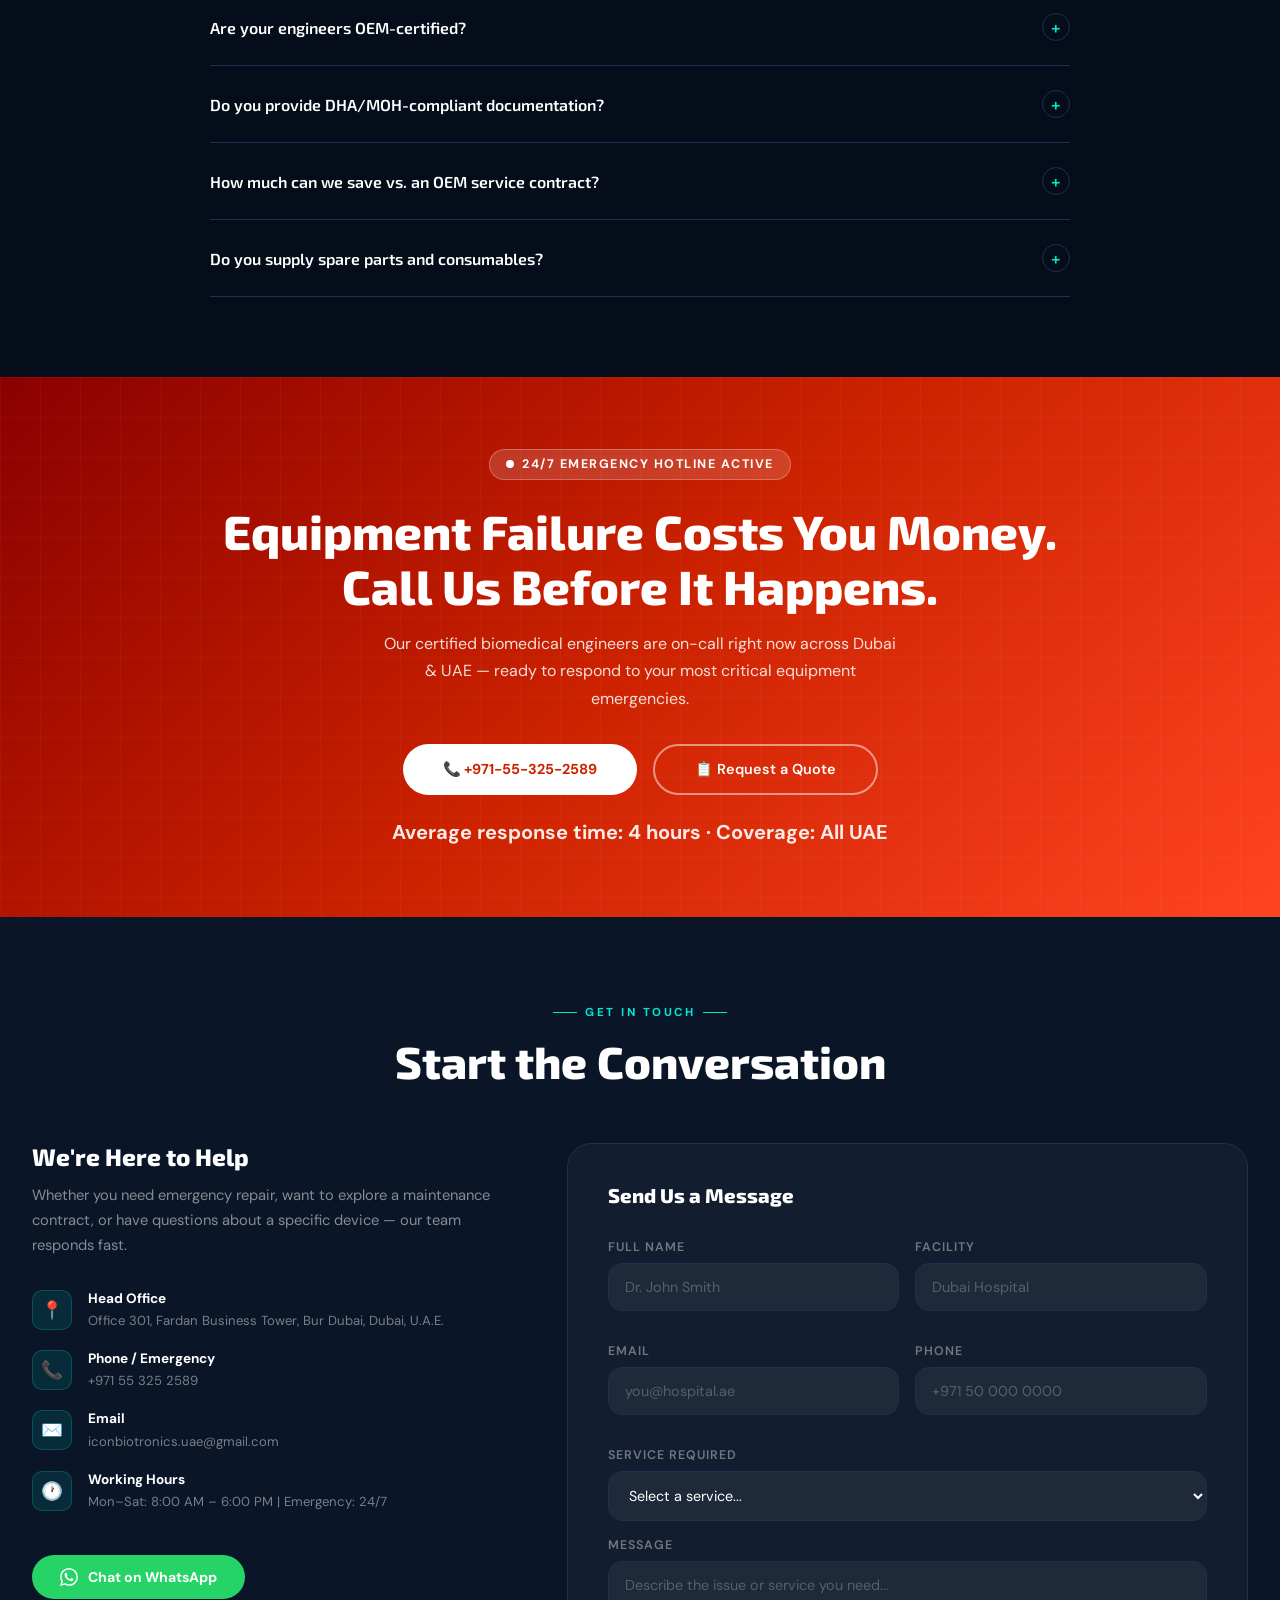
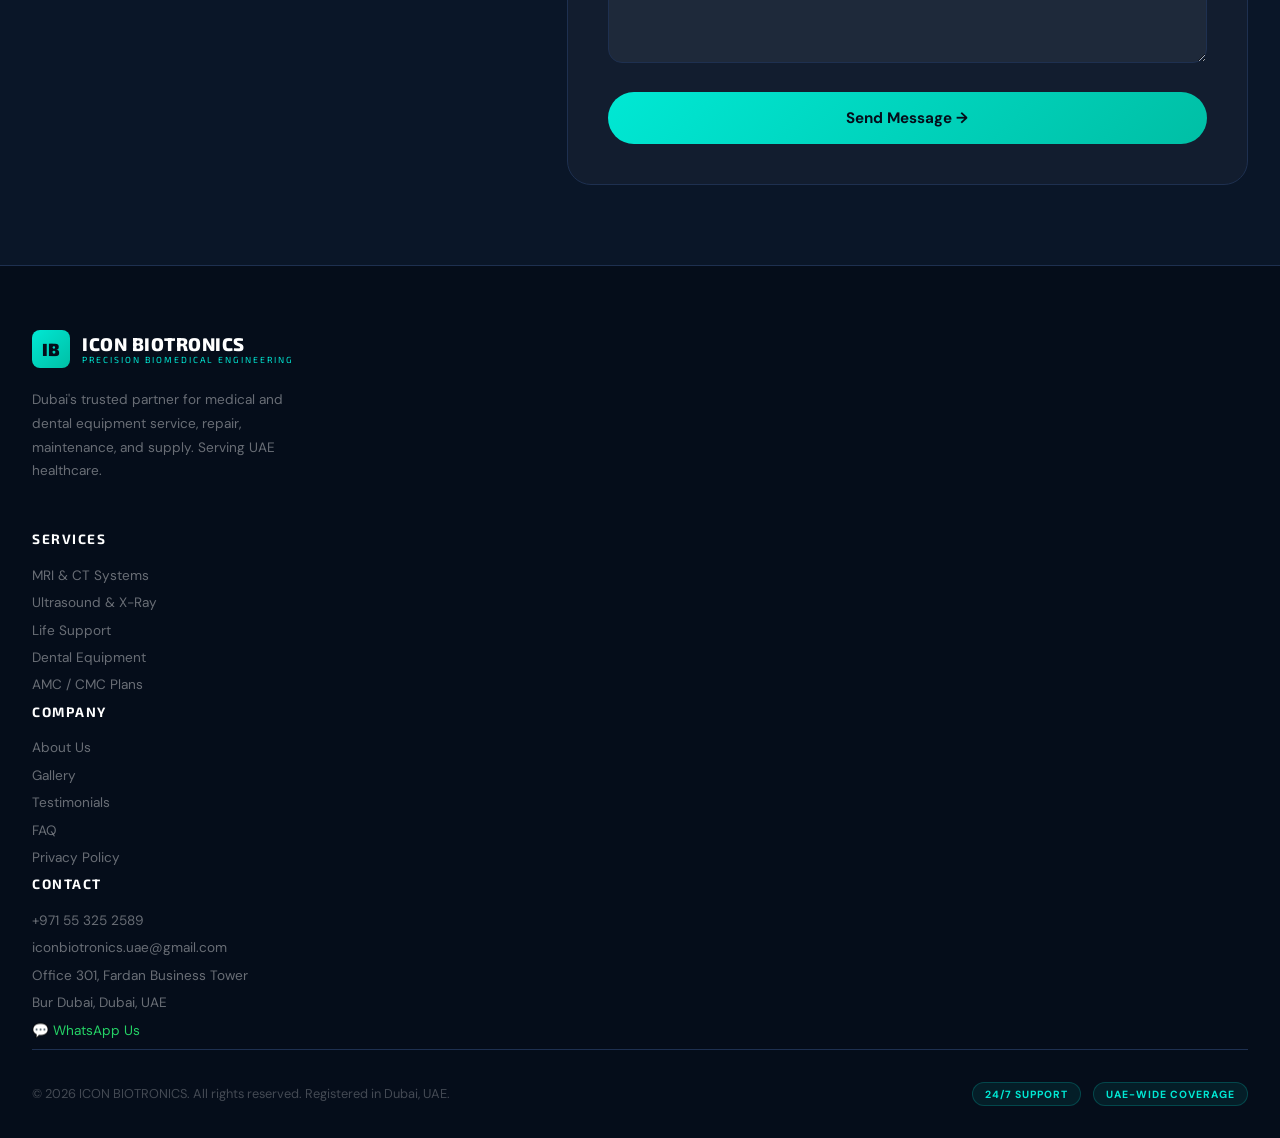
==== commit 3e14fe0c: "Simplify logo section in navigation" ====
--- a/index.html
+++ b/index.html
@@ -768,9 +768,7 @@
 <nav id="nav">
   <div class="nav-inner">
     <div class="logo-wrap">
-      <div class="logo-ic">IB</div>
-       <img src="images/hero/icon biotronics logo2.jpg" class="logo-img">
-      <div class="logo-text">ICON BIOTRONICS<span>Precision Biomedical Engineering</span></div>
+       <img src="images/hero/icon biotronics logo2.jpg" class="logo-img"><span>Precision Biomedical Engineering</span>
     </div>
     <div class="nav-links">
       <a href="#hero" class="active">Home</a>
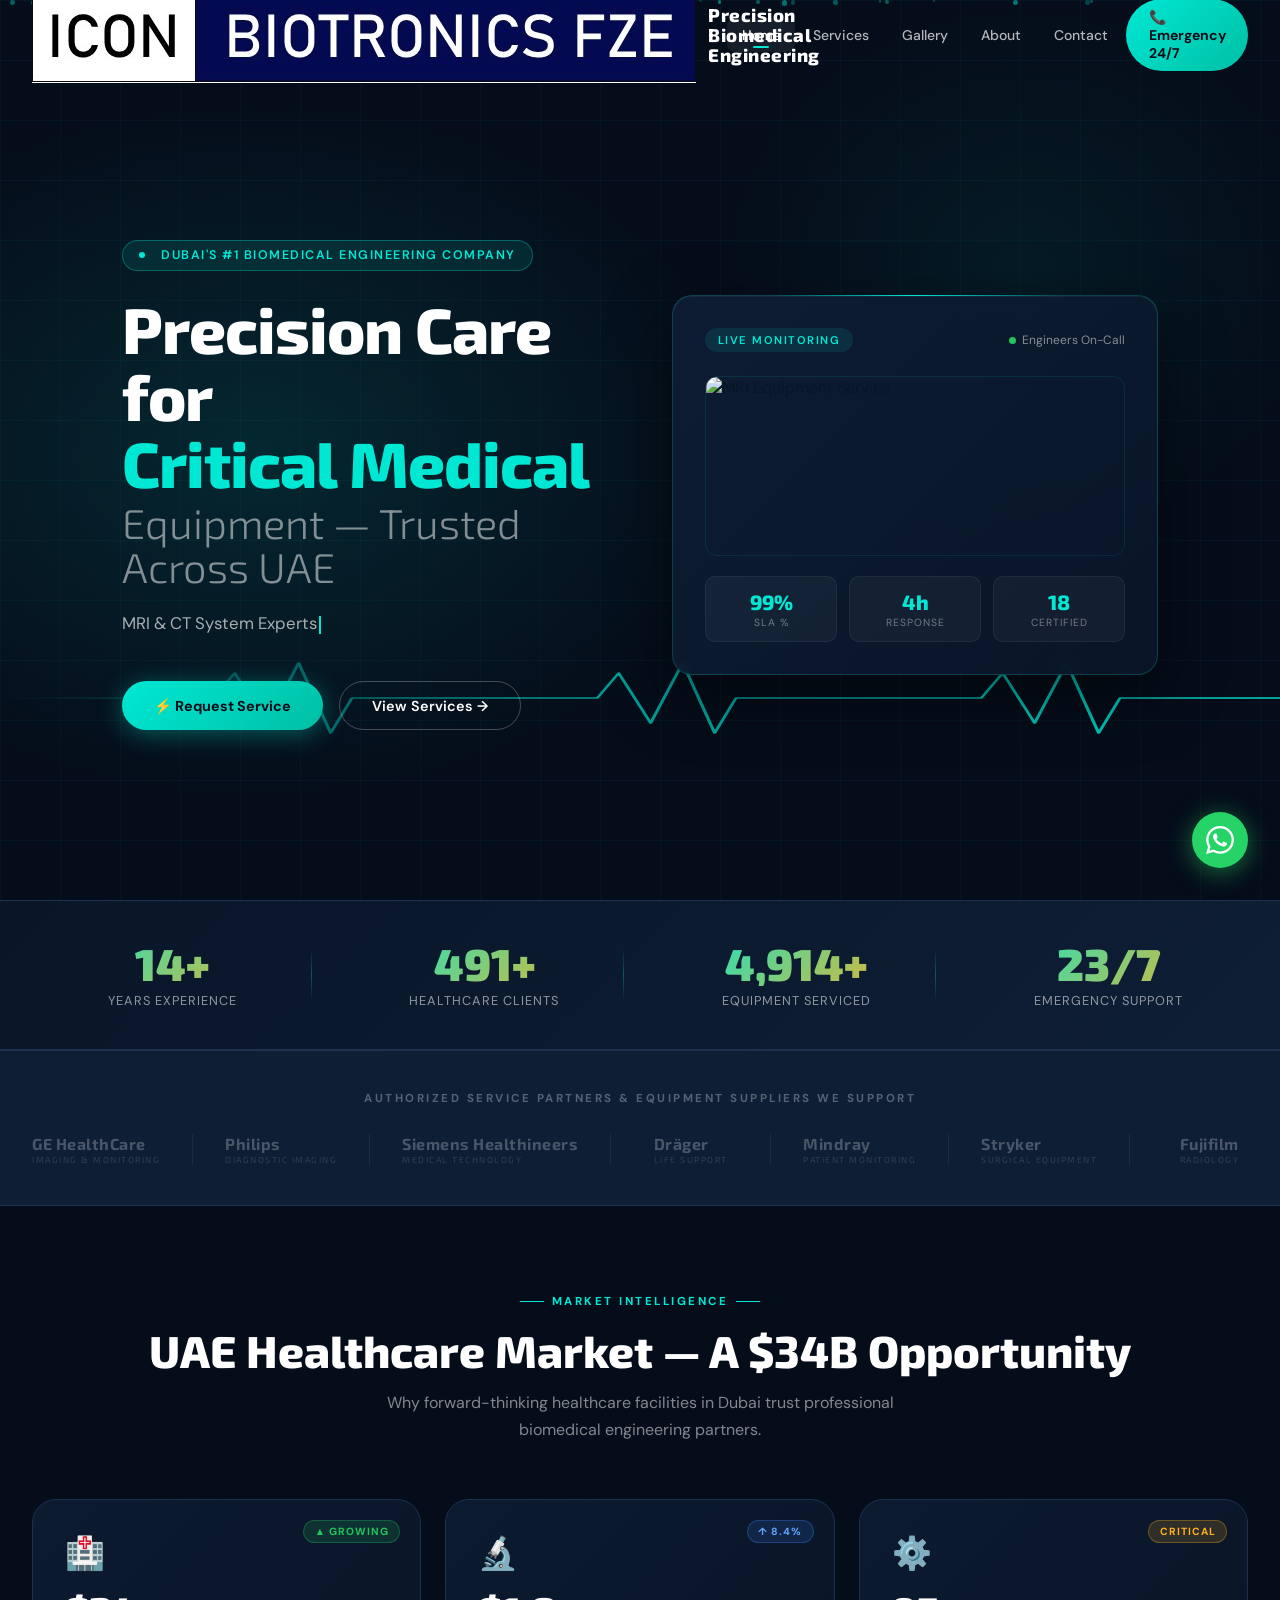
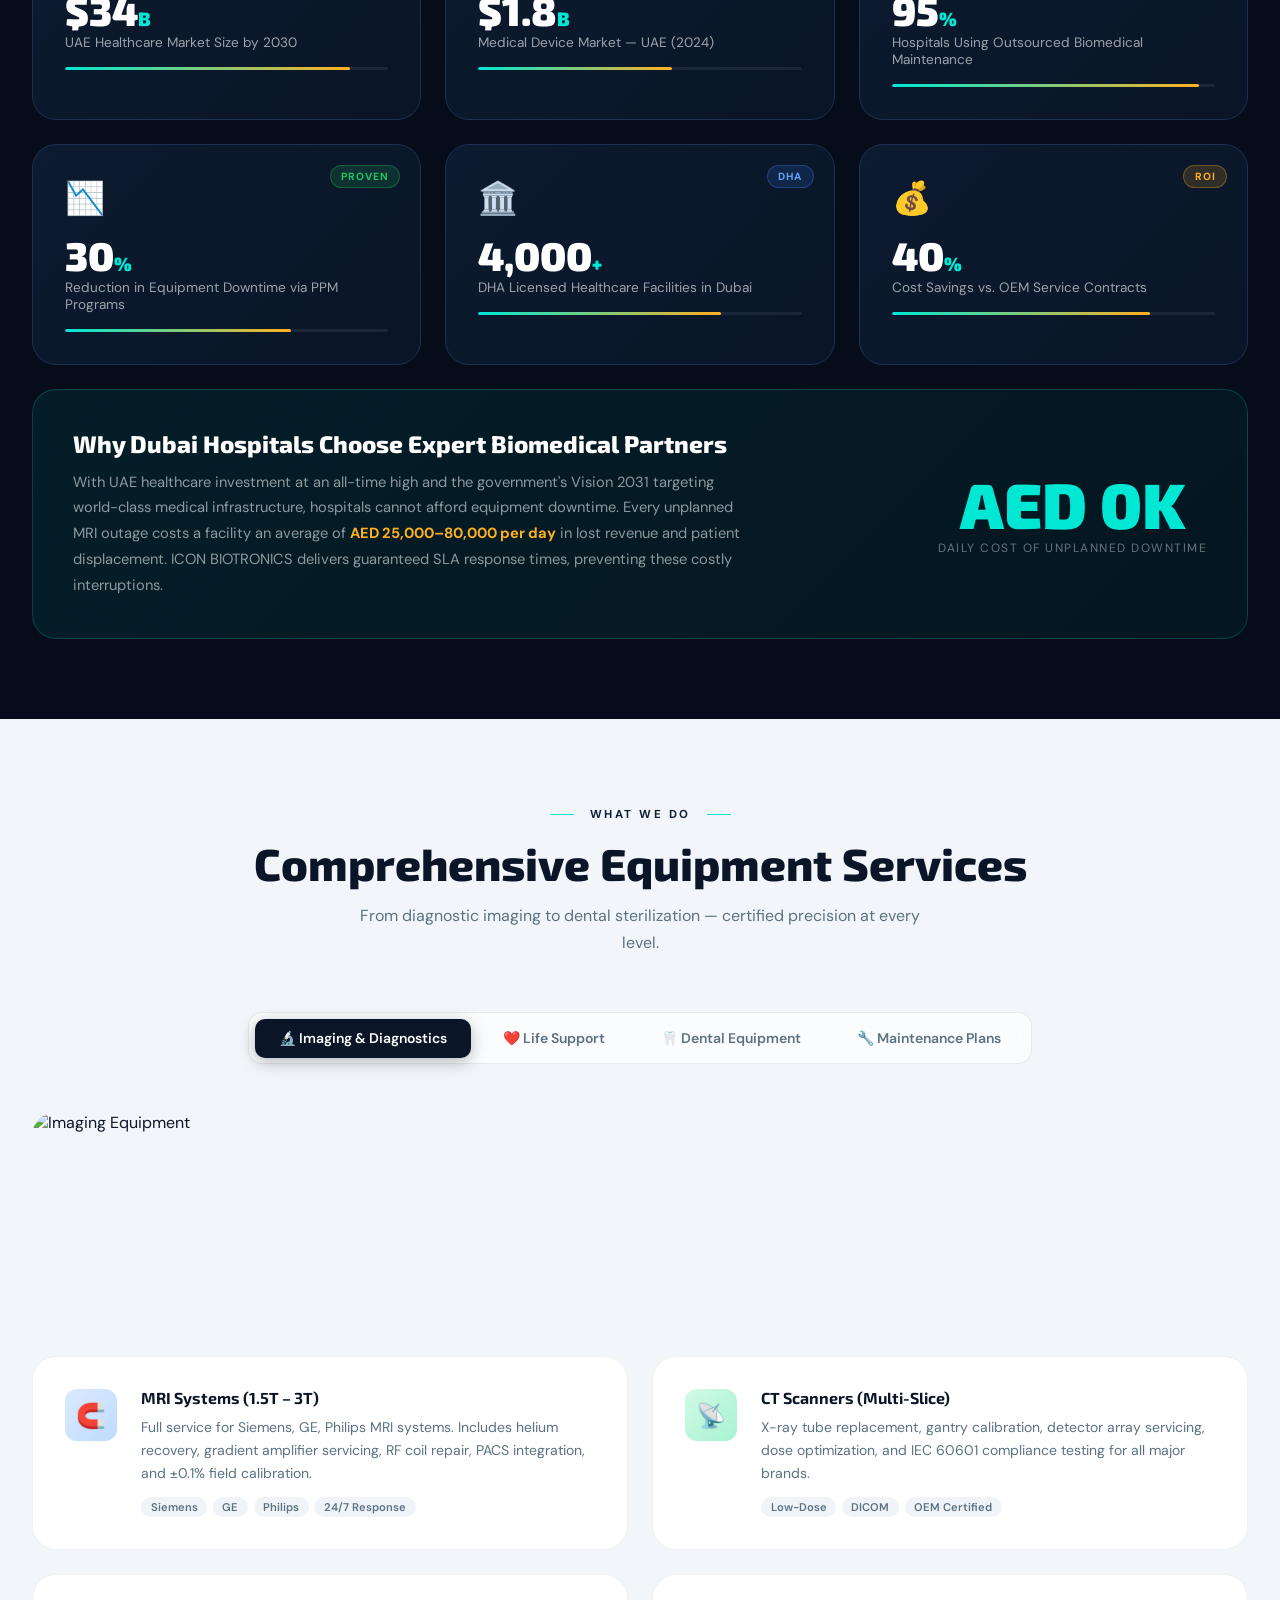
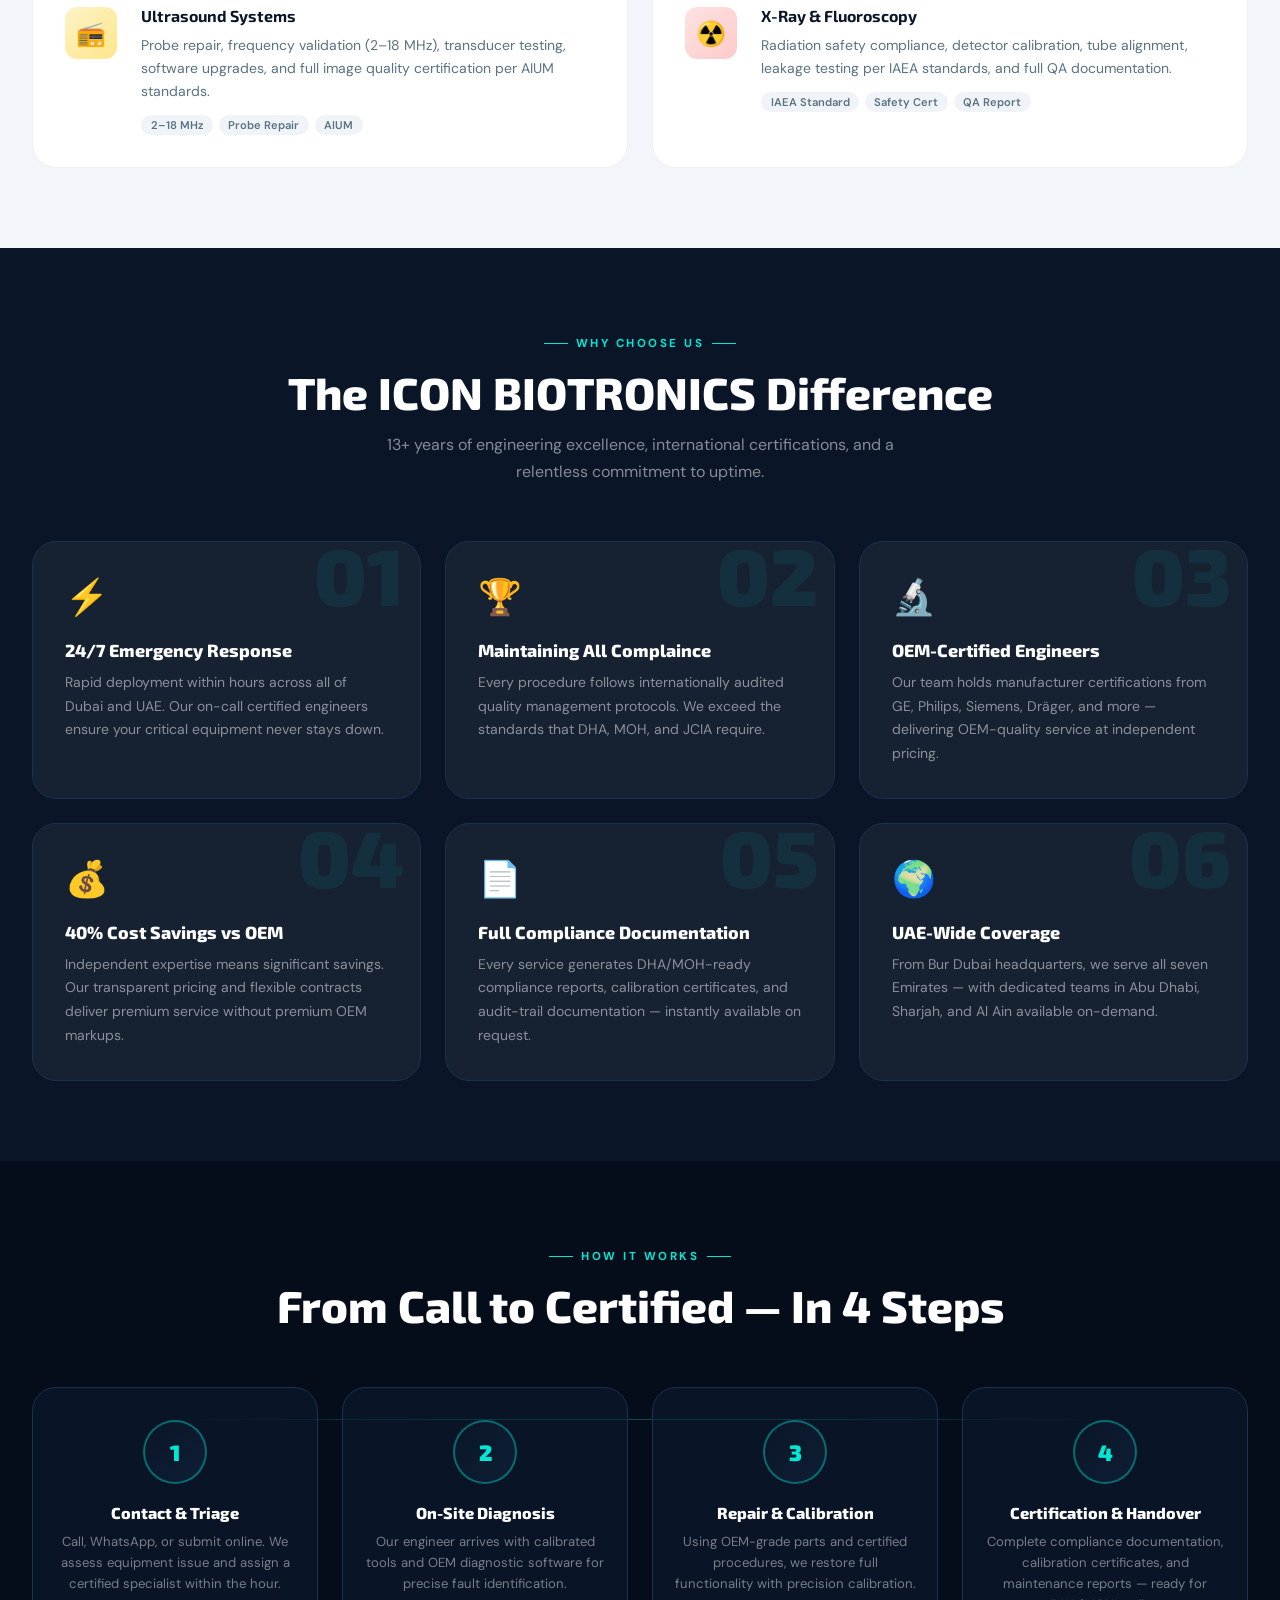
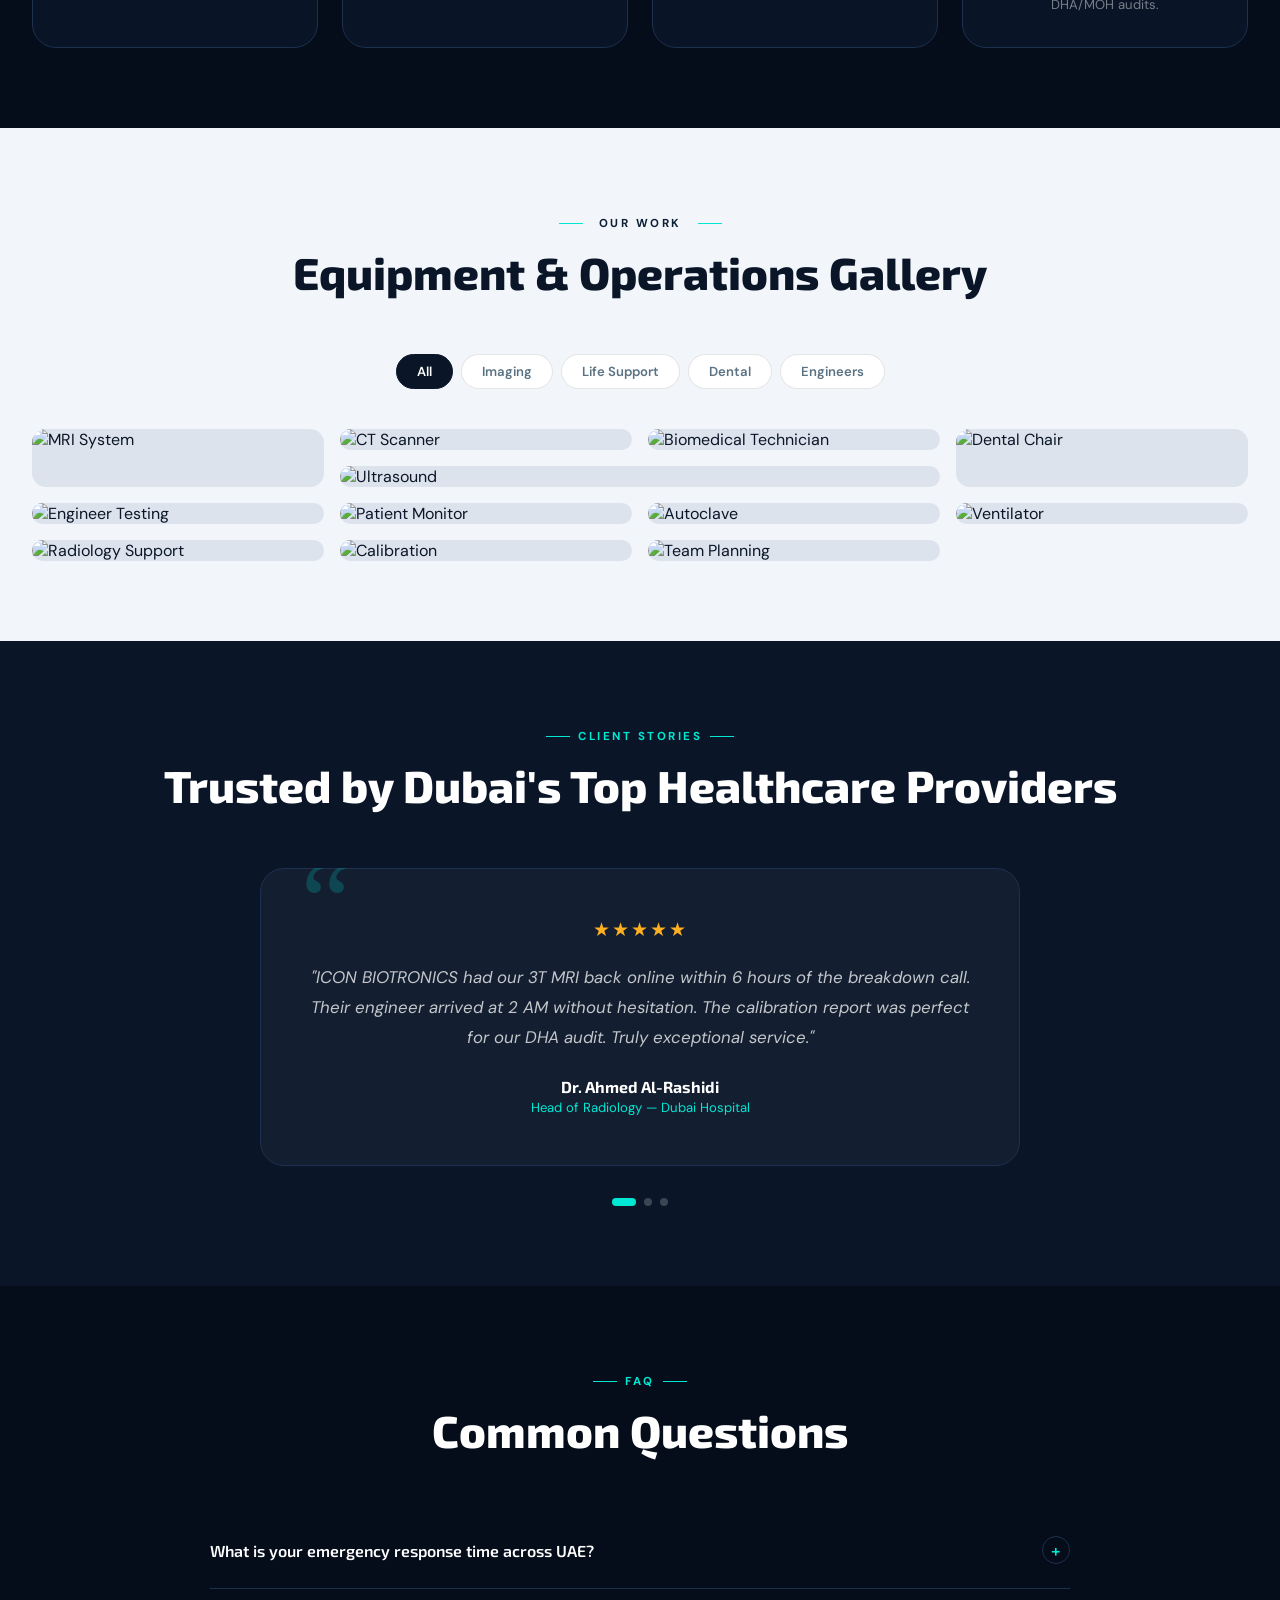
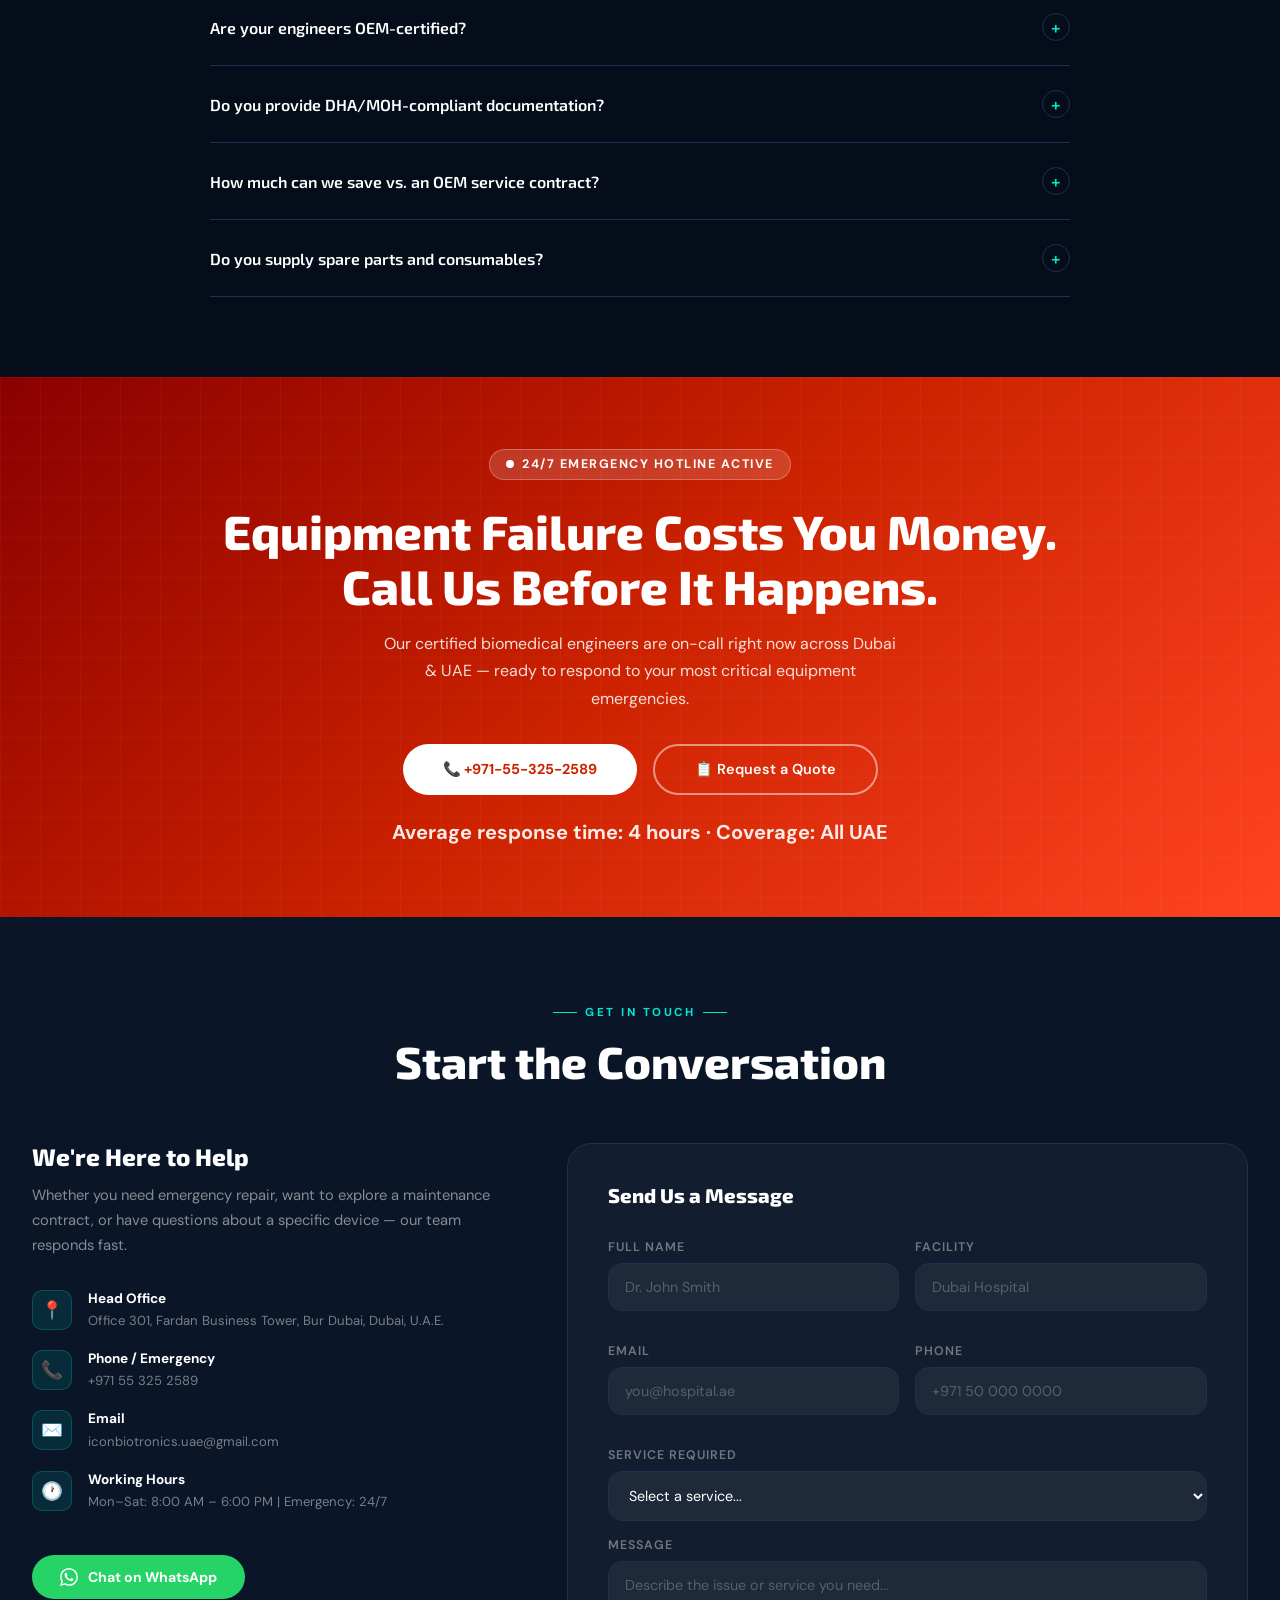
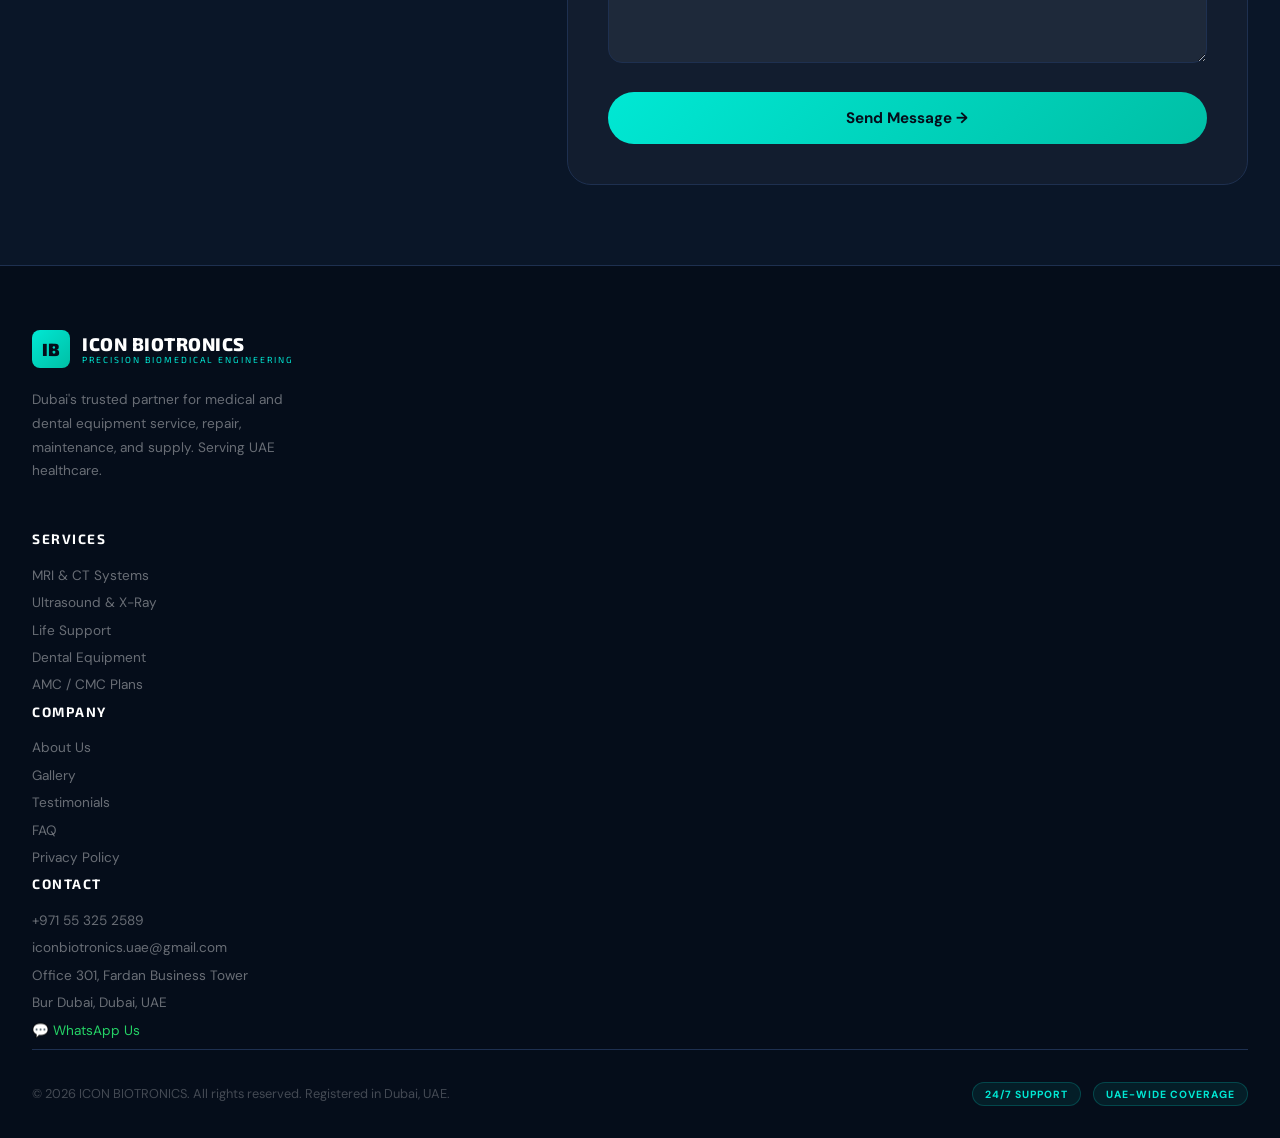
==== commit 42ea3862: "Improve logo accessibility and structure Updated logo image alt text and class structure." ====
--- a/index.html
+++ b/index.html
@@ -766,9 +766,10 @@
 
 <!-- ── NAVIGATION ── -->
 <nav id="nav">
-  <div class="nav-inner">
-    <div class="logo-wrap">
-       <img src="images/hero/icon biotronics logo2.jpg" class="logo-img"><span>Precision Biomedical Engineering</span>
+    <div class="nav-inner">
+        <div class="logo-wrap">
+            <img src="images/hero/icon biotronics logo2.jpg" alt="Icon Biotronics" class="logo-img">
+            <span class="logo-text">Precision Biomedical Engineering</span>
     </div>
     <div class="nav-links">
       <a href="#hero" class="active">Home</a>
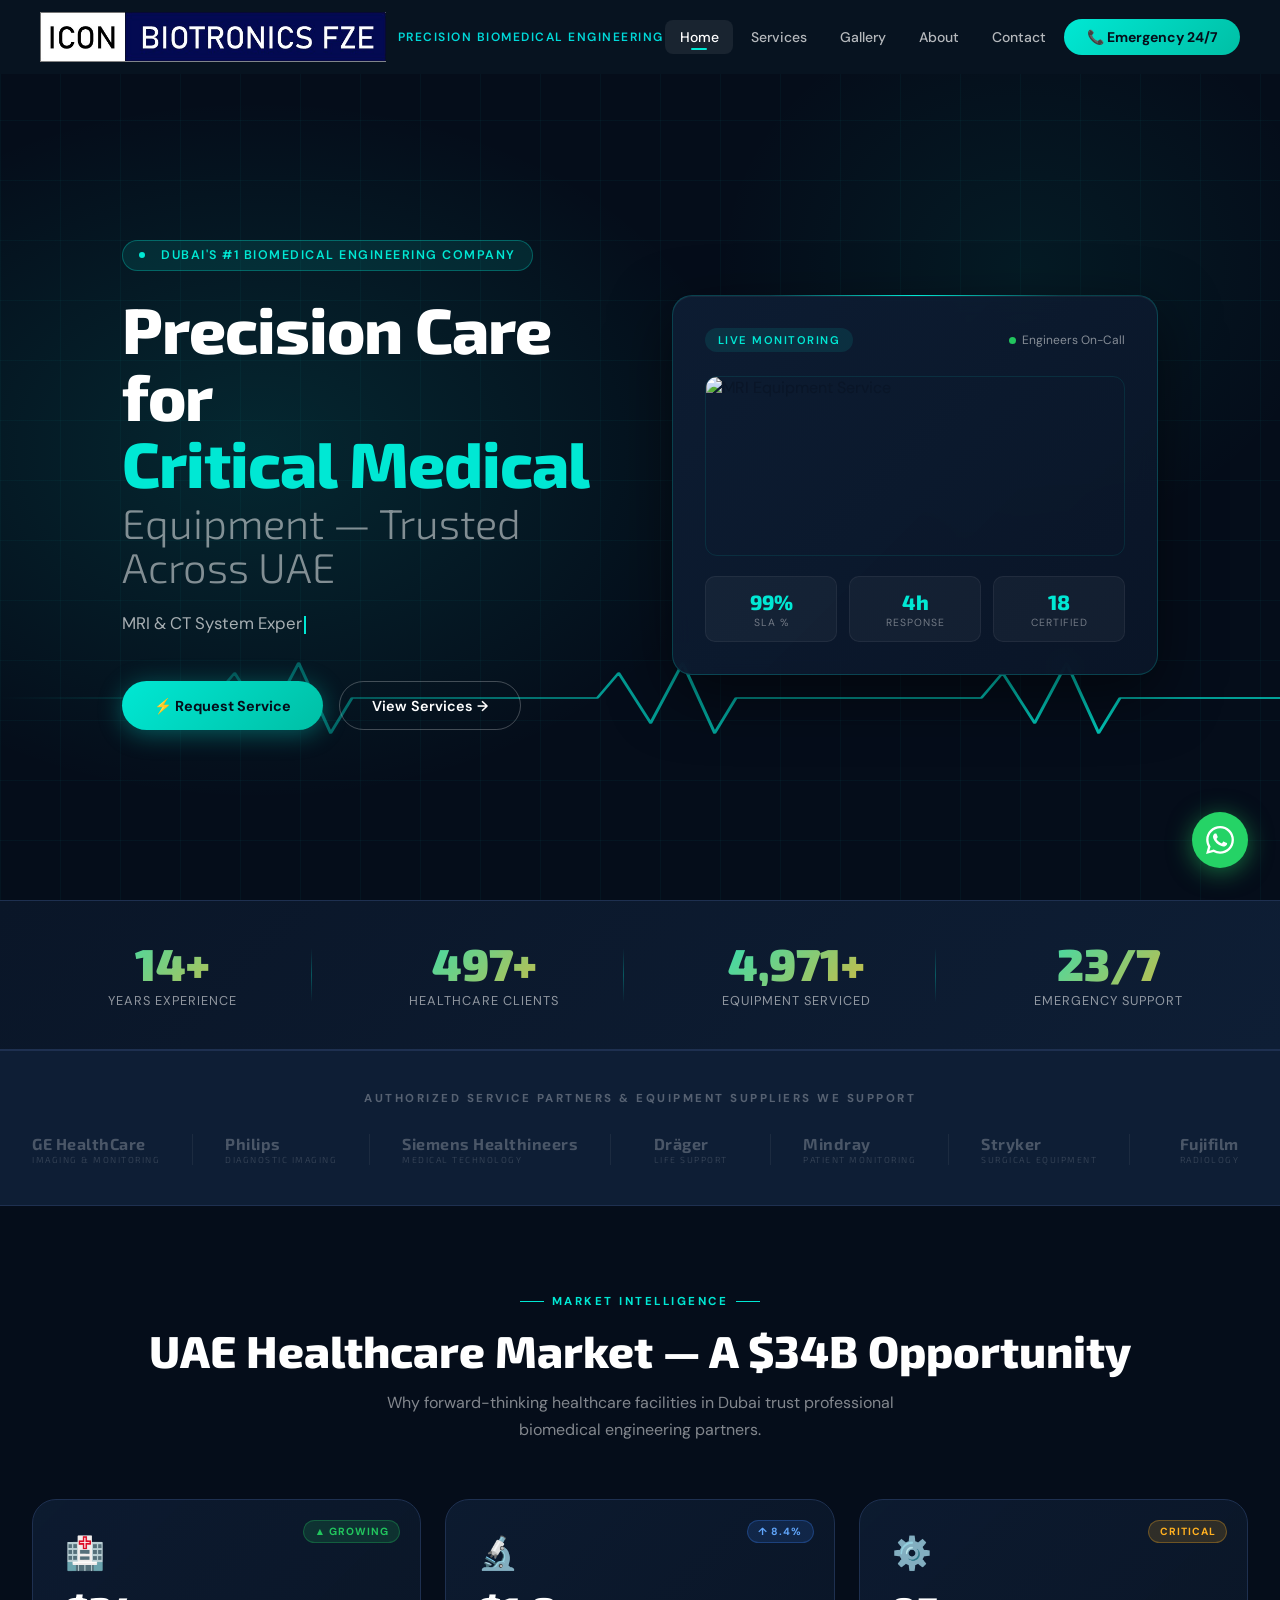
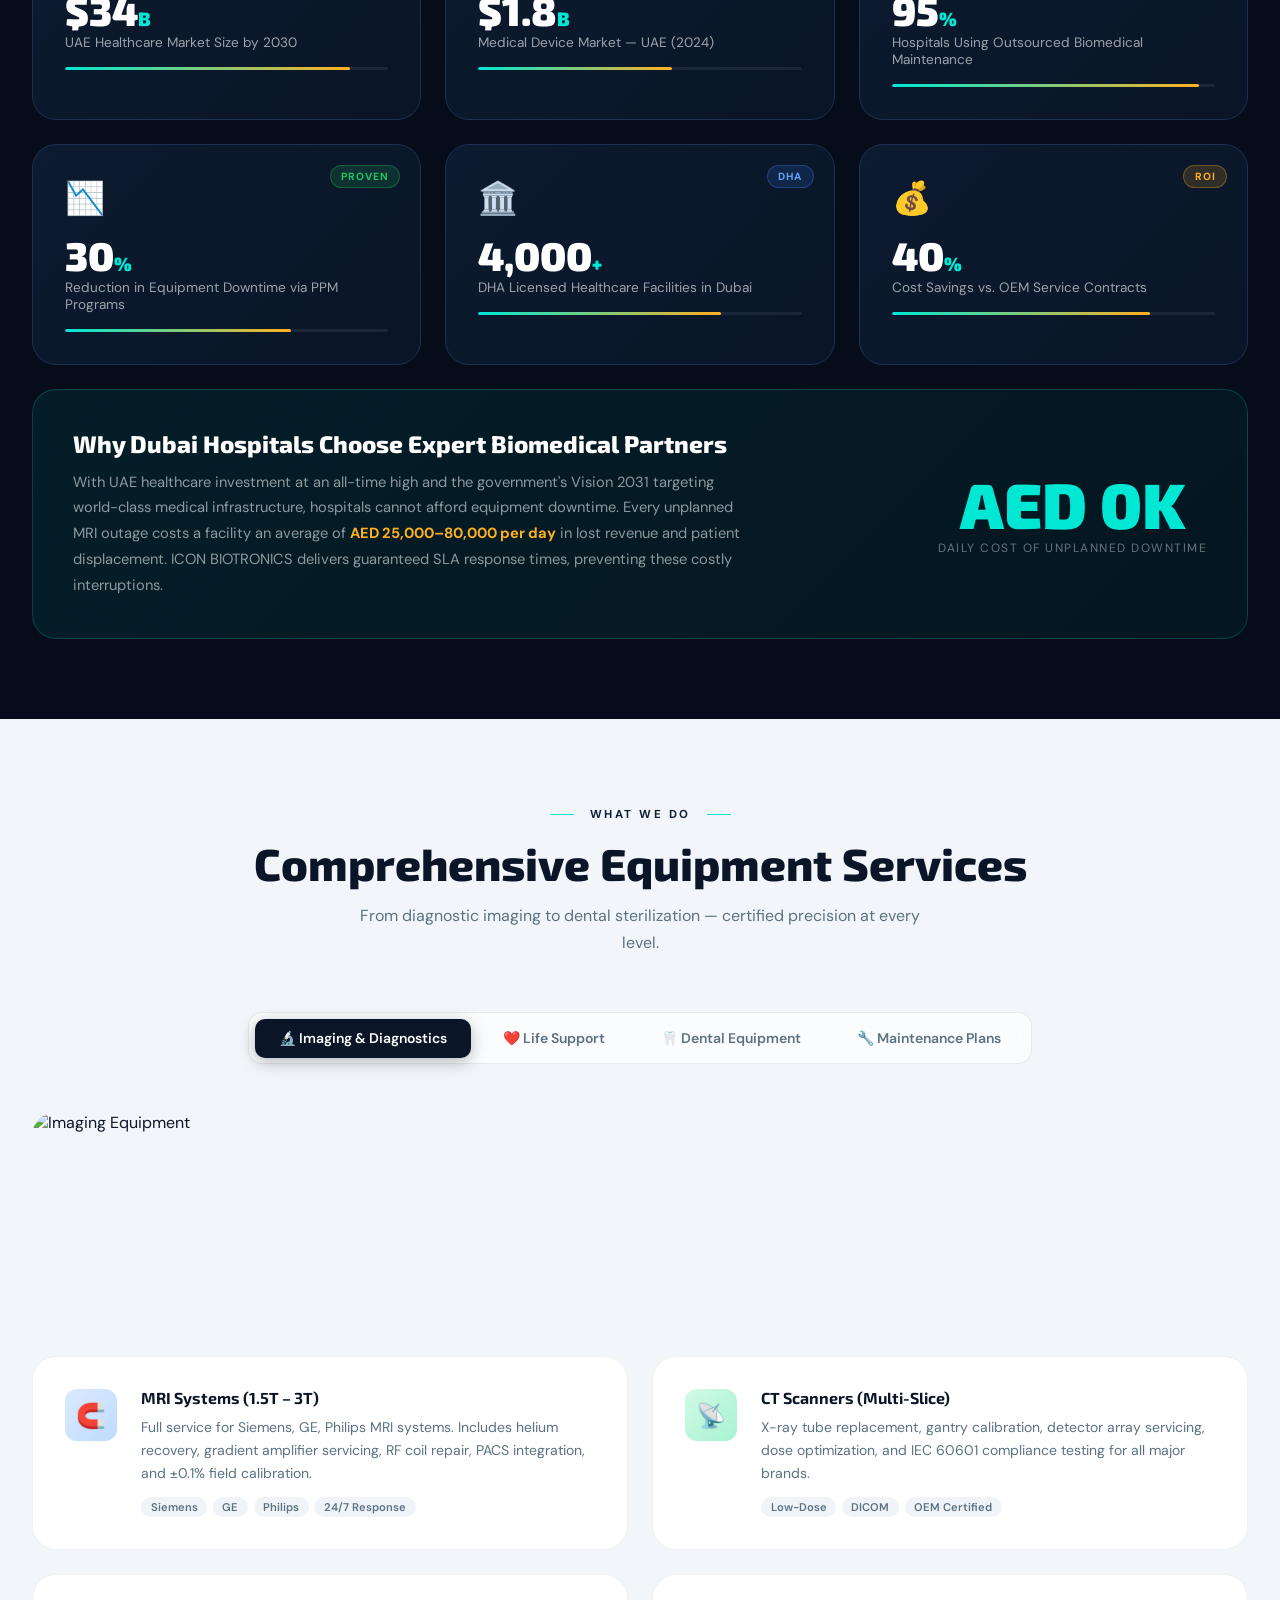
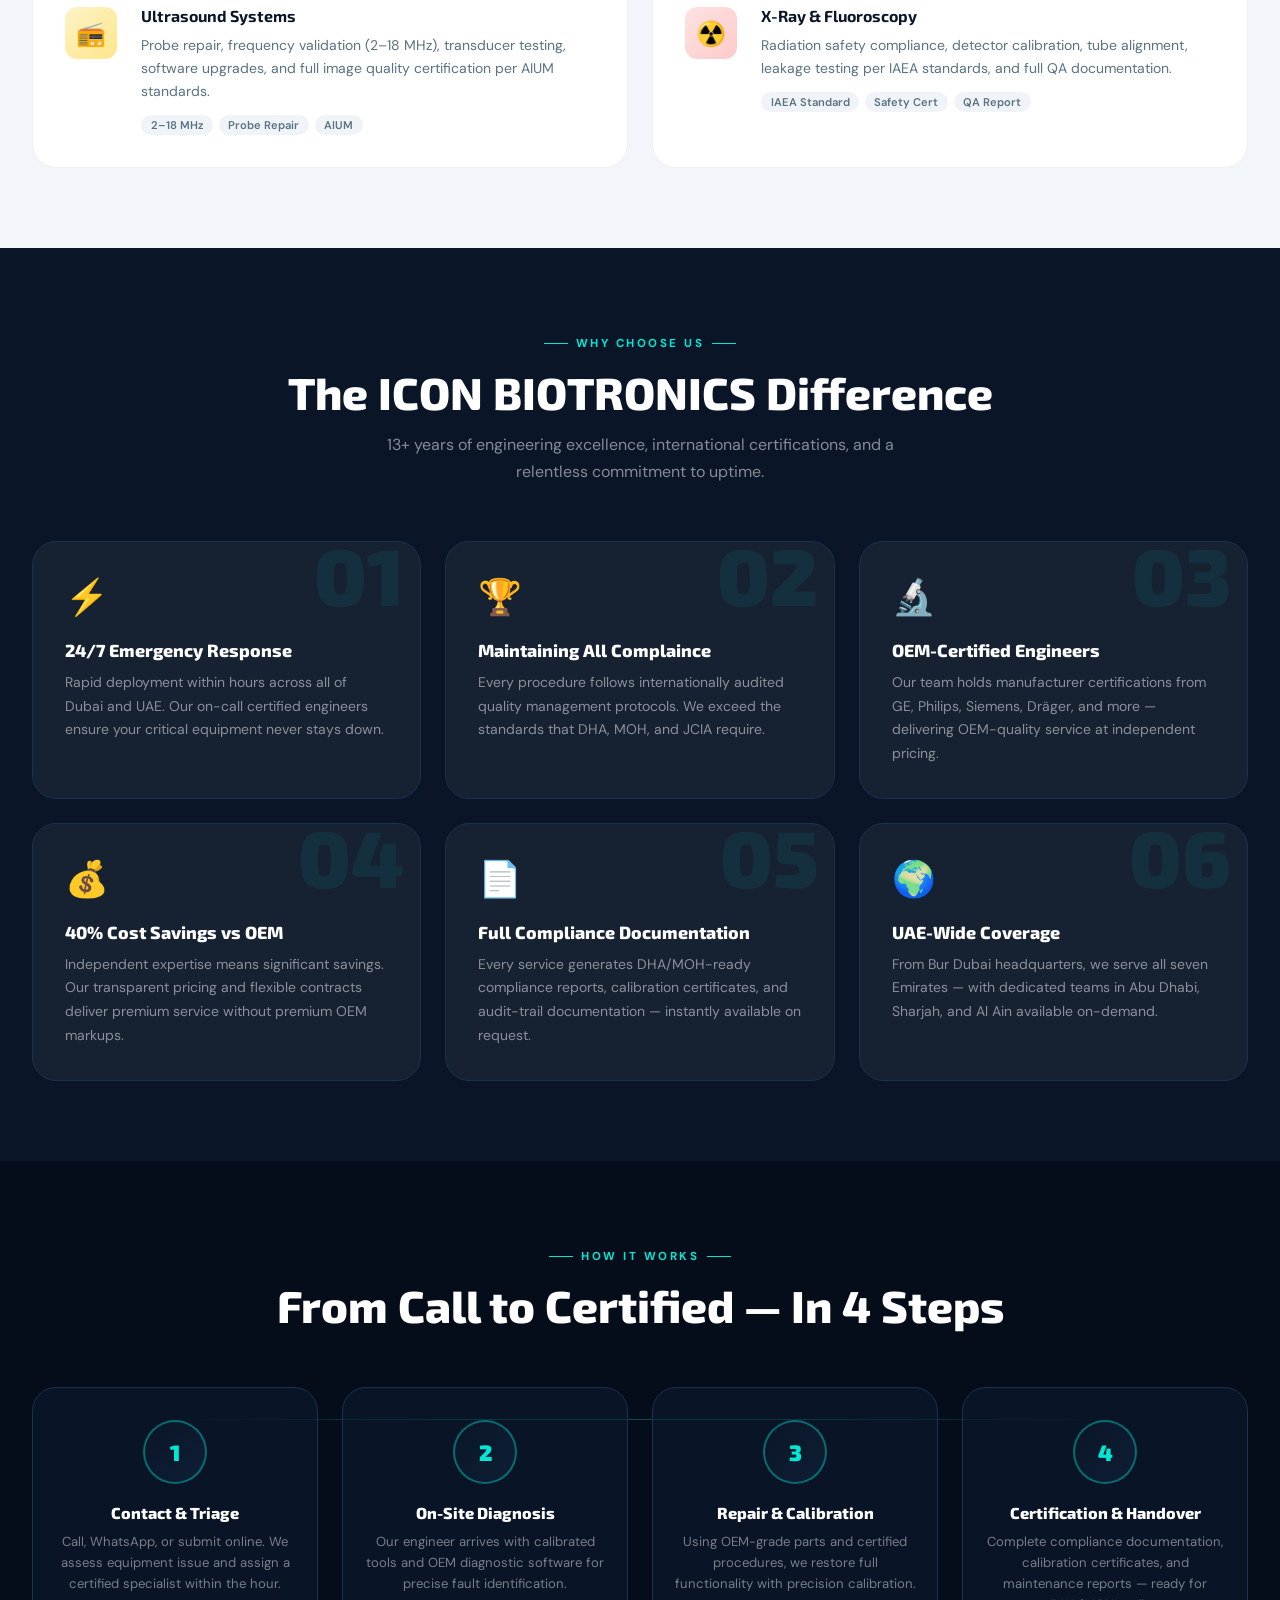
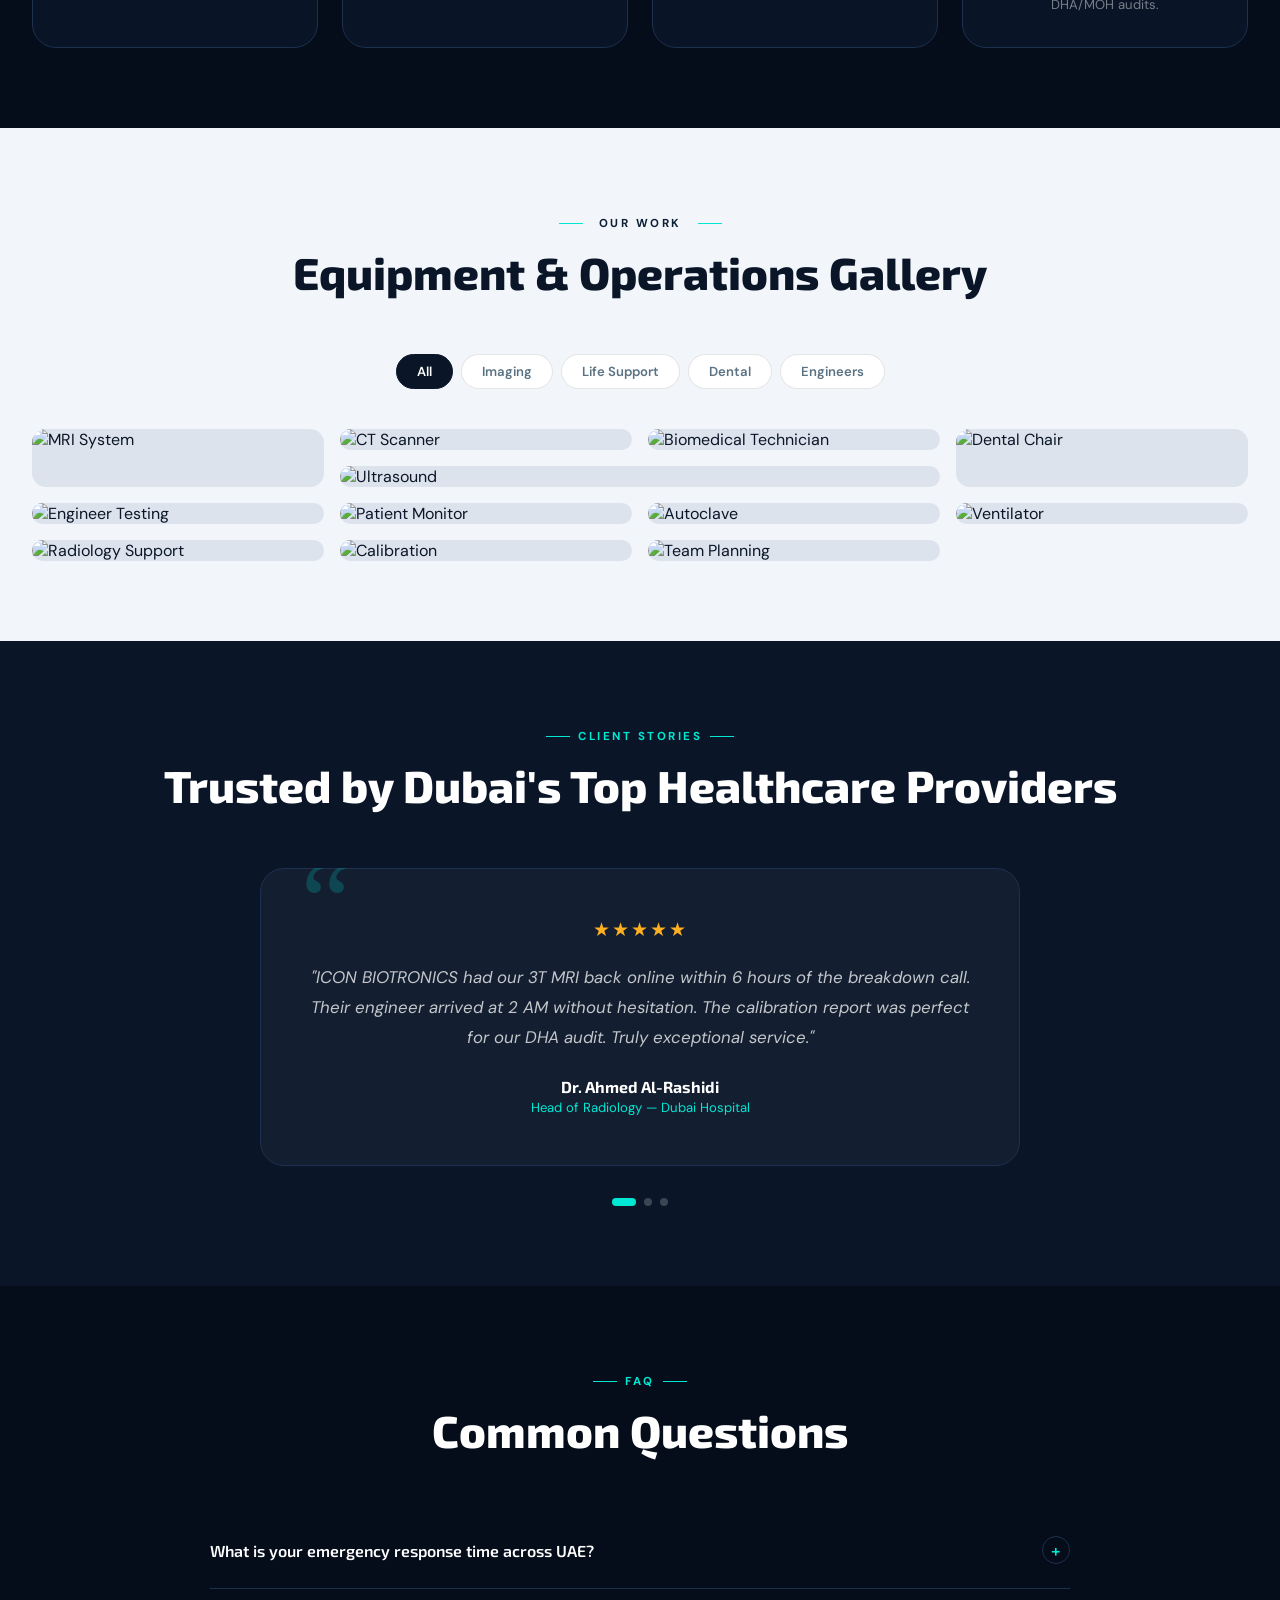
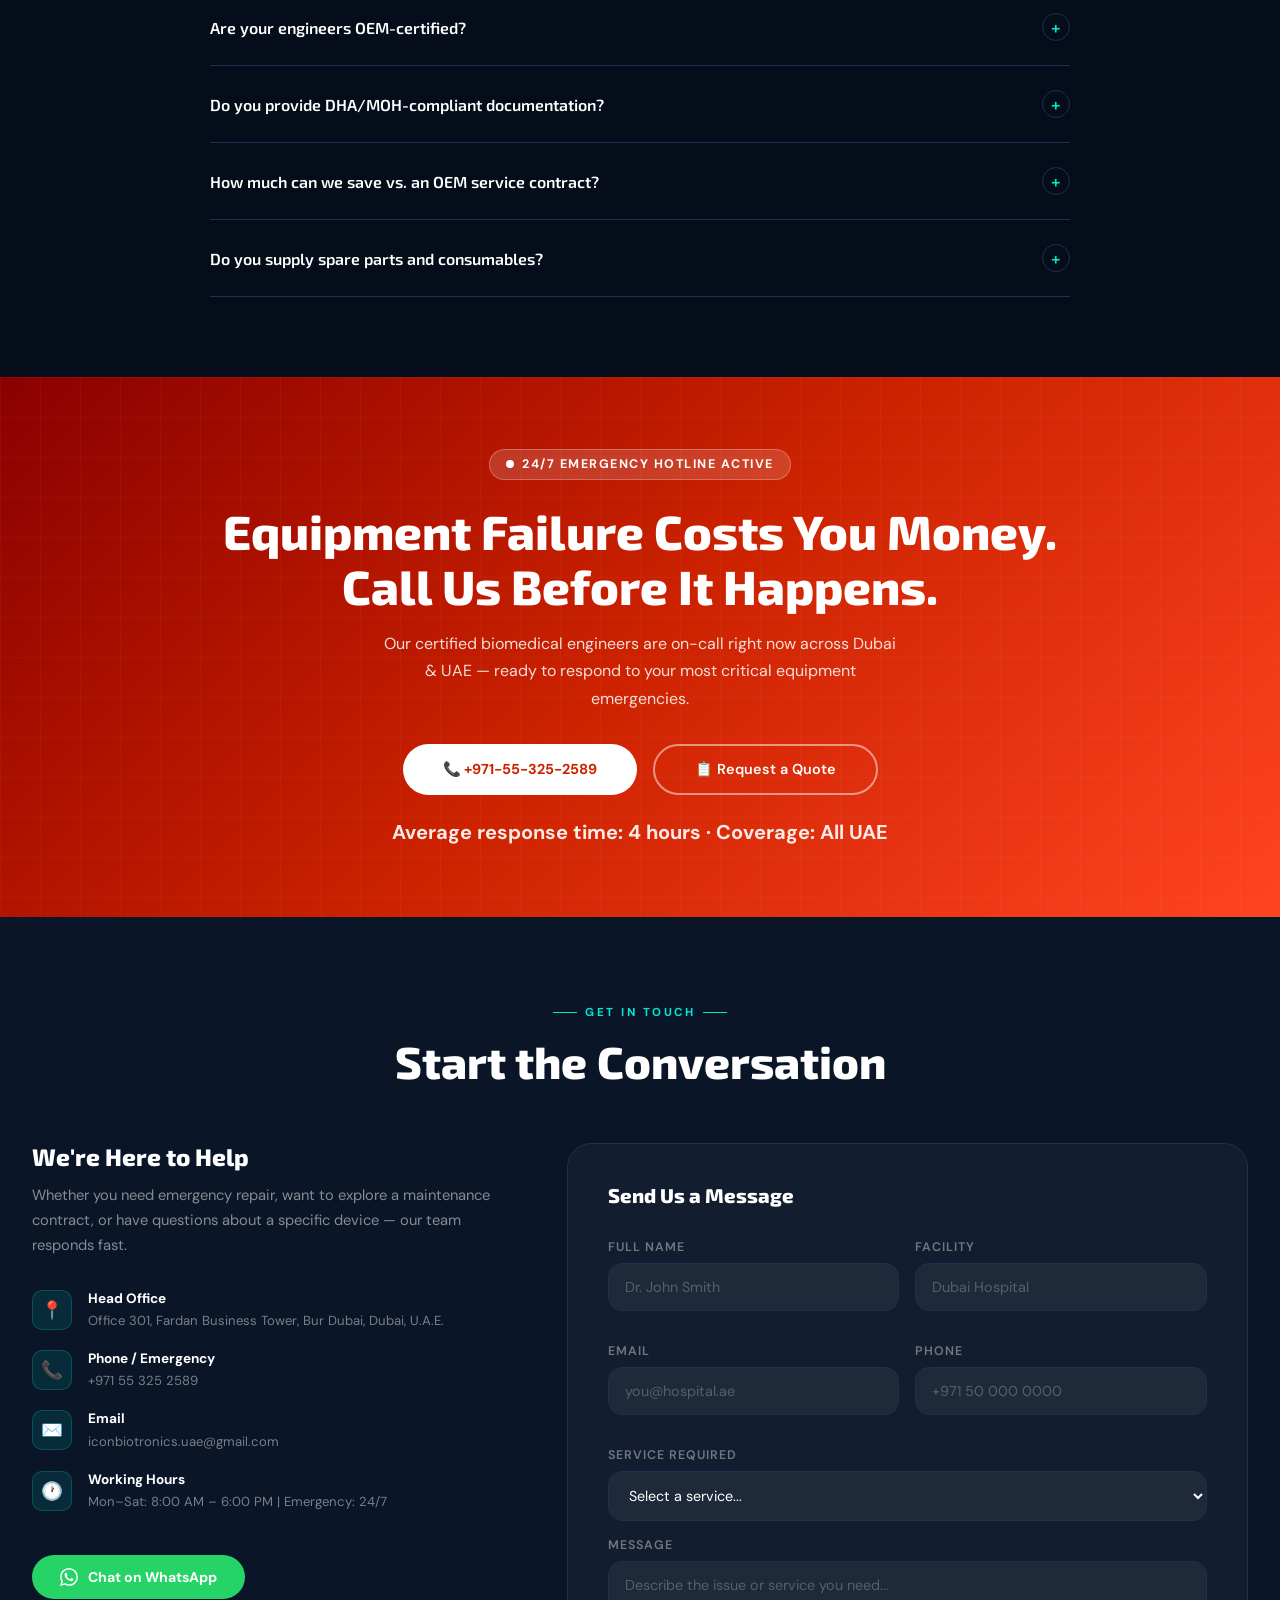
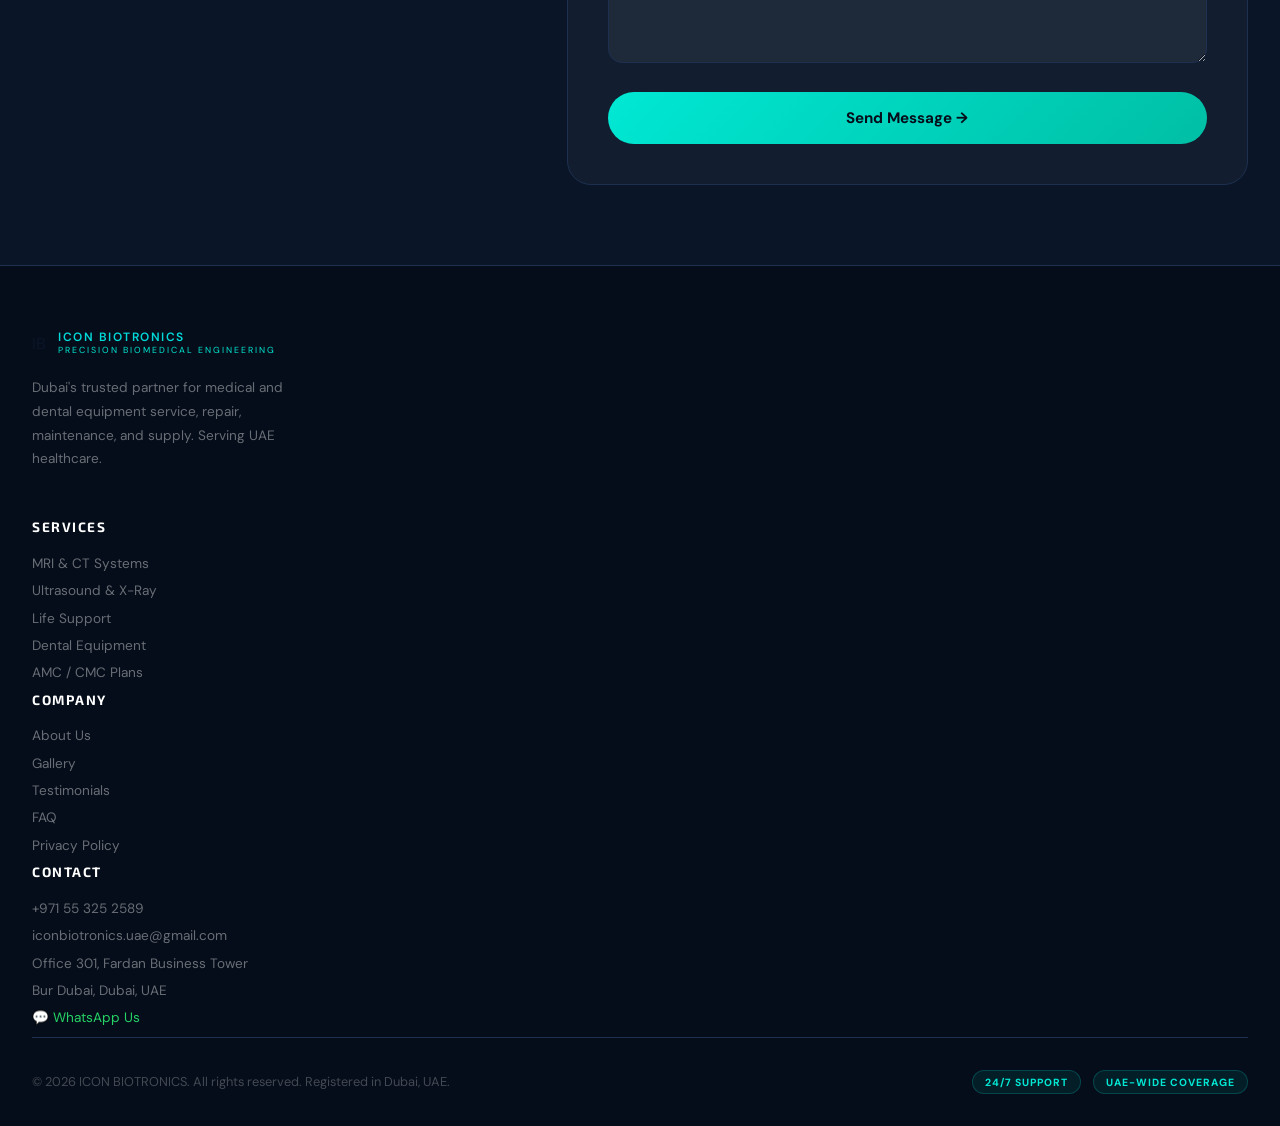
==== commit ac51ebb6: "Refactor navigation styles and layout in index.html" ====
--- a/index.html
+++ b/index.html
@@ -52,10 +52,13 @@
 ::-webkit-scrollbar-thumb{background:var(--cyan2);border-radius:3px}
 
 /* ── Nav ── */
-#nav {
-  position:fixed;top:0;left:0;right:0;z-index:1000;
-  height:var(--nav-h);
-  transition:all .4s var(--ease);
+#nav{
+    width:100%;
+    position:fixed;
+    top:0;
+    left:0;
+    z-index:1000;
+    background:#071320;
 }
 #nav.scrolled {
   background:rgba(5,13,26,0.95);
@@ -63,22 +66,35 @@
   border-bottom:1px solid var(--border);
   box-shadow:0 4px 30px rgba(0,0,0,0.4);
 }
-.nav-inner {
-  max-width:1300px;margin:0 auto;
-  display:flex;align-items:center;justify-content:space-between;
-  height:100%;padding:0 2rem;
-}
-.logo-wrap {display:flex;align-items:center;gap:0.75rem}
-.logo-icon {
-  width:38px;height:38px;
-  background:linear-gradient(135deg,var(--cyan),var(--cyan2));
-  border-radius:8px;display:flex;align-items:center;justify-content:center;
-  font-family:'Exo 2',sans-serif;font-weight:900;font-size:1.1rem;color:var(--dark);
-  flex-shrink:0;
-}
-.logo-text {
-  font-family:'Exo 2',sans-serif;font-weight:800;font-size:1.15rem;
-  color:var(--white);letter-spacing:0.5px;line-height:1.1;
+.nav-inner{
+    max-width:1400px;
+    margin:auto;
+    display:flex;
+    justify-content:space-between;
+    align-items:center;
+    padding:12px 40px;
+}
+/* Logo */
+.logo-wrap{
+    display:flex;
+    align-items:center;
+    gap:12px;
+}
+
+.logo-img{
+    height:50px;      /* Adjust between 45-60px */
+    width:auto;
+    object-fit:contain;
+    display:block;
+}
+
+.logo-text{
+    font-size:12px;
+    color:#00d9d9;
+    font-weight:600;
+    text-transform:uppercase;
+    letter-spacing:1.5px;
+    line-height:1.2;
 }
 .logo-text span{display:block;font-size:0.55rem;font-weight:400;color:var(--cyan);letter-spacing:2px;text-transform:uppercase;margin-top:1px}
 .nav-links{display:flex;align-items:center;gap:0.25rem}
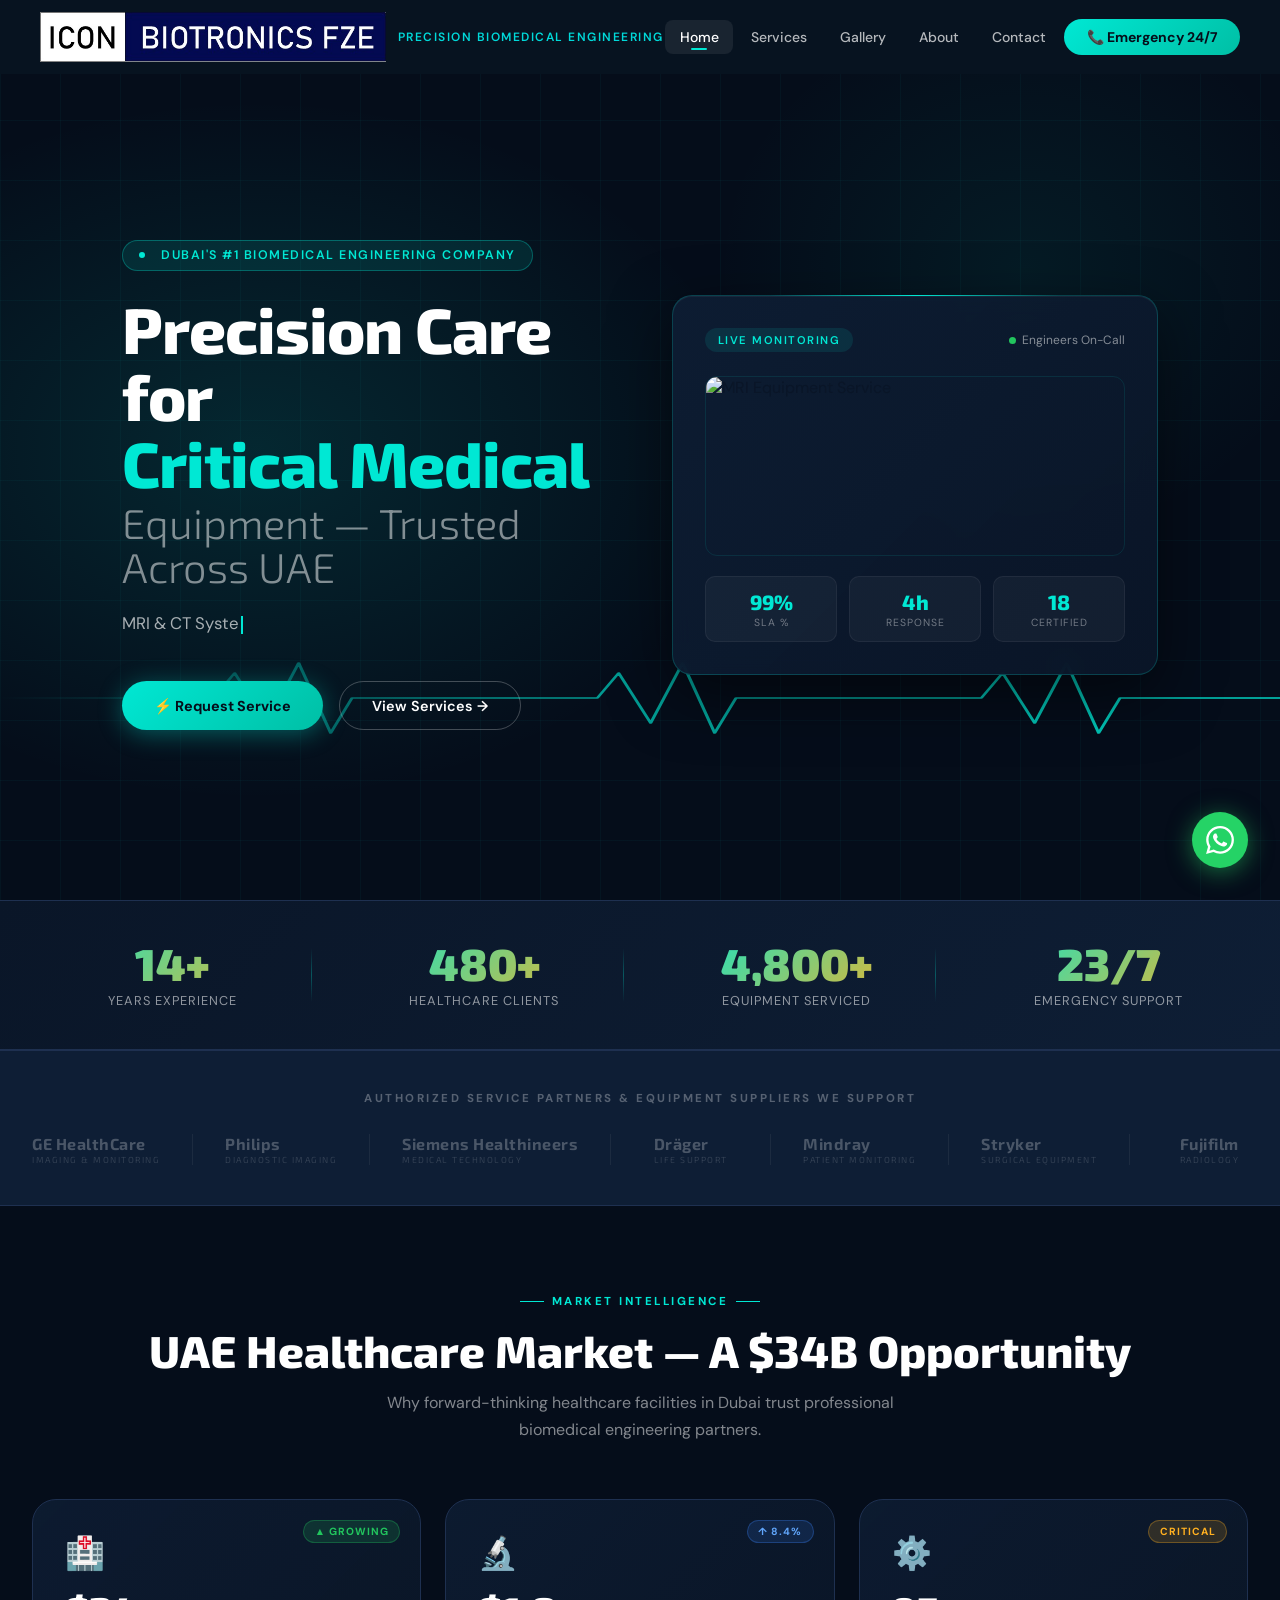
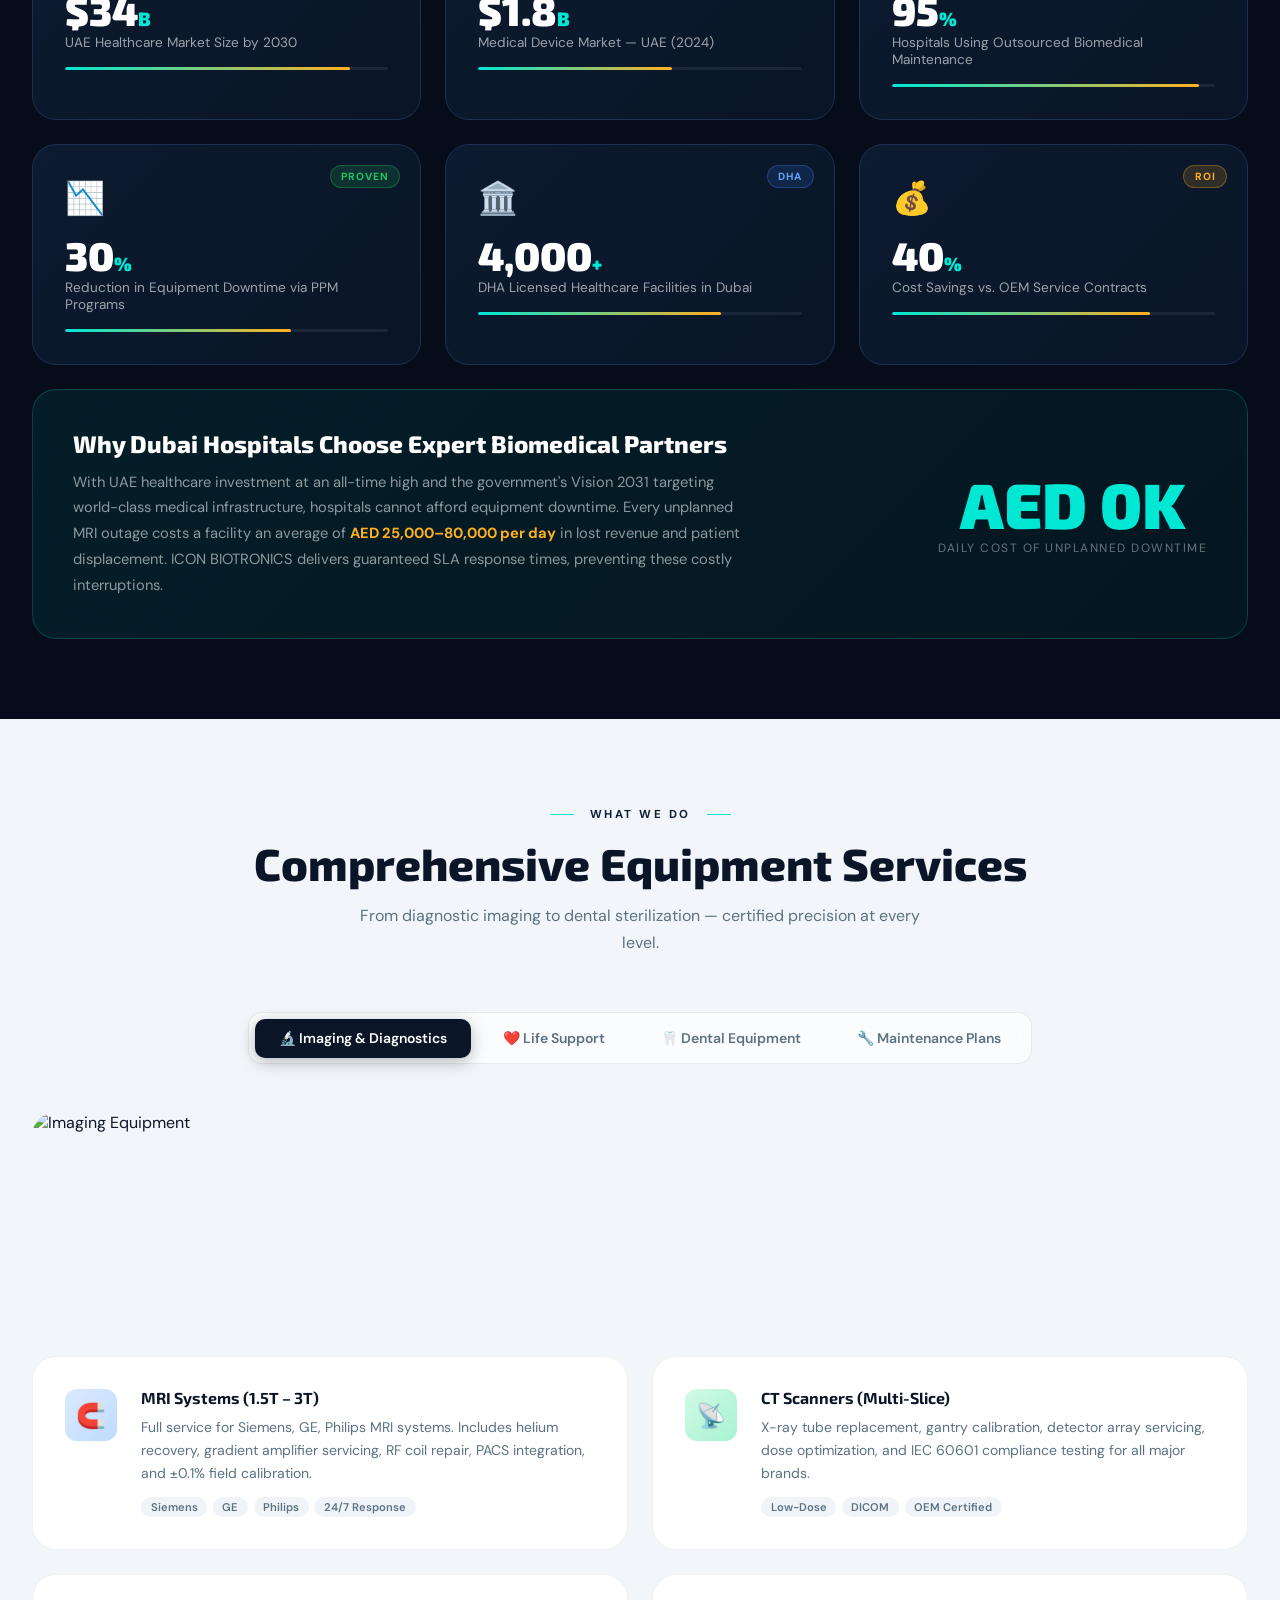
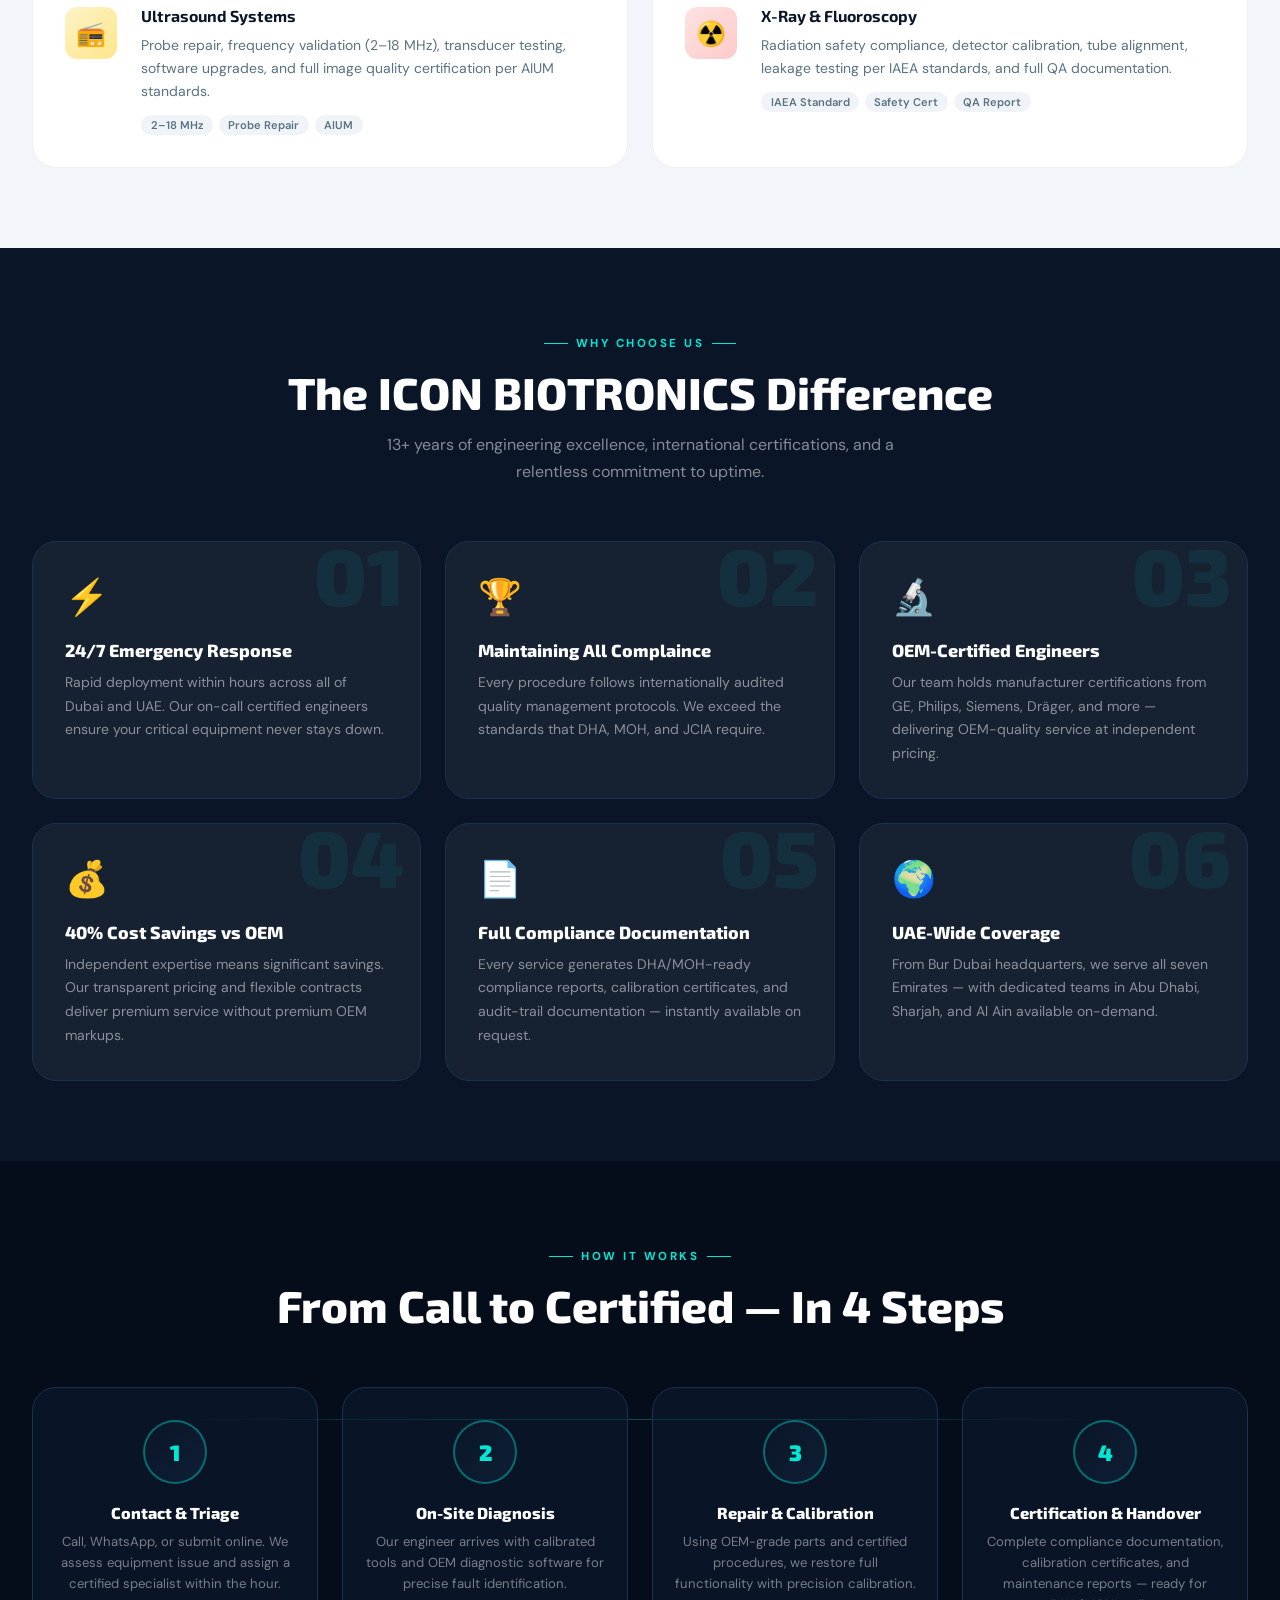
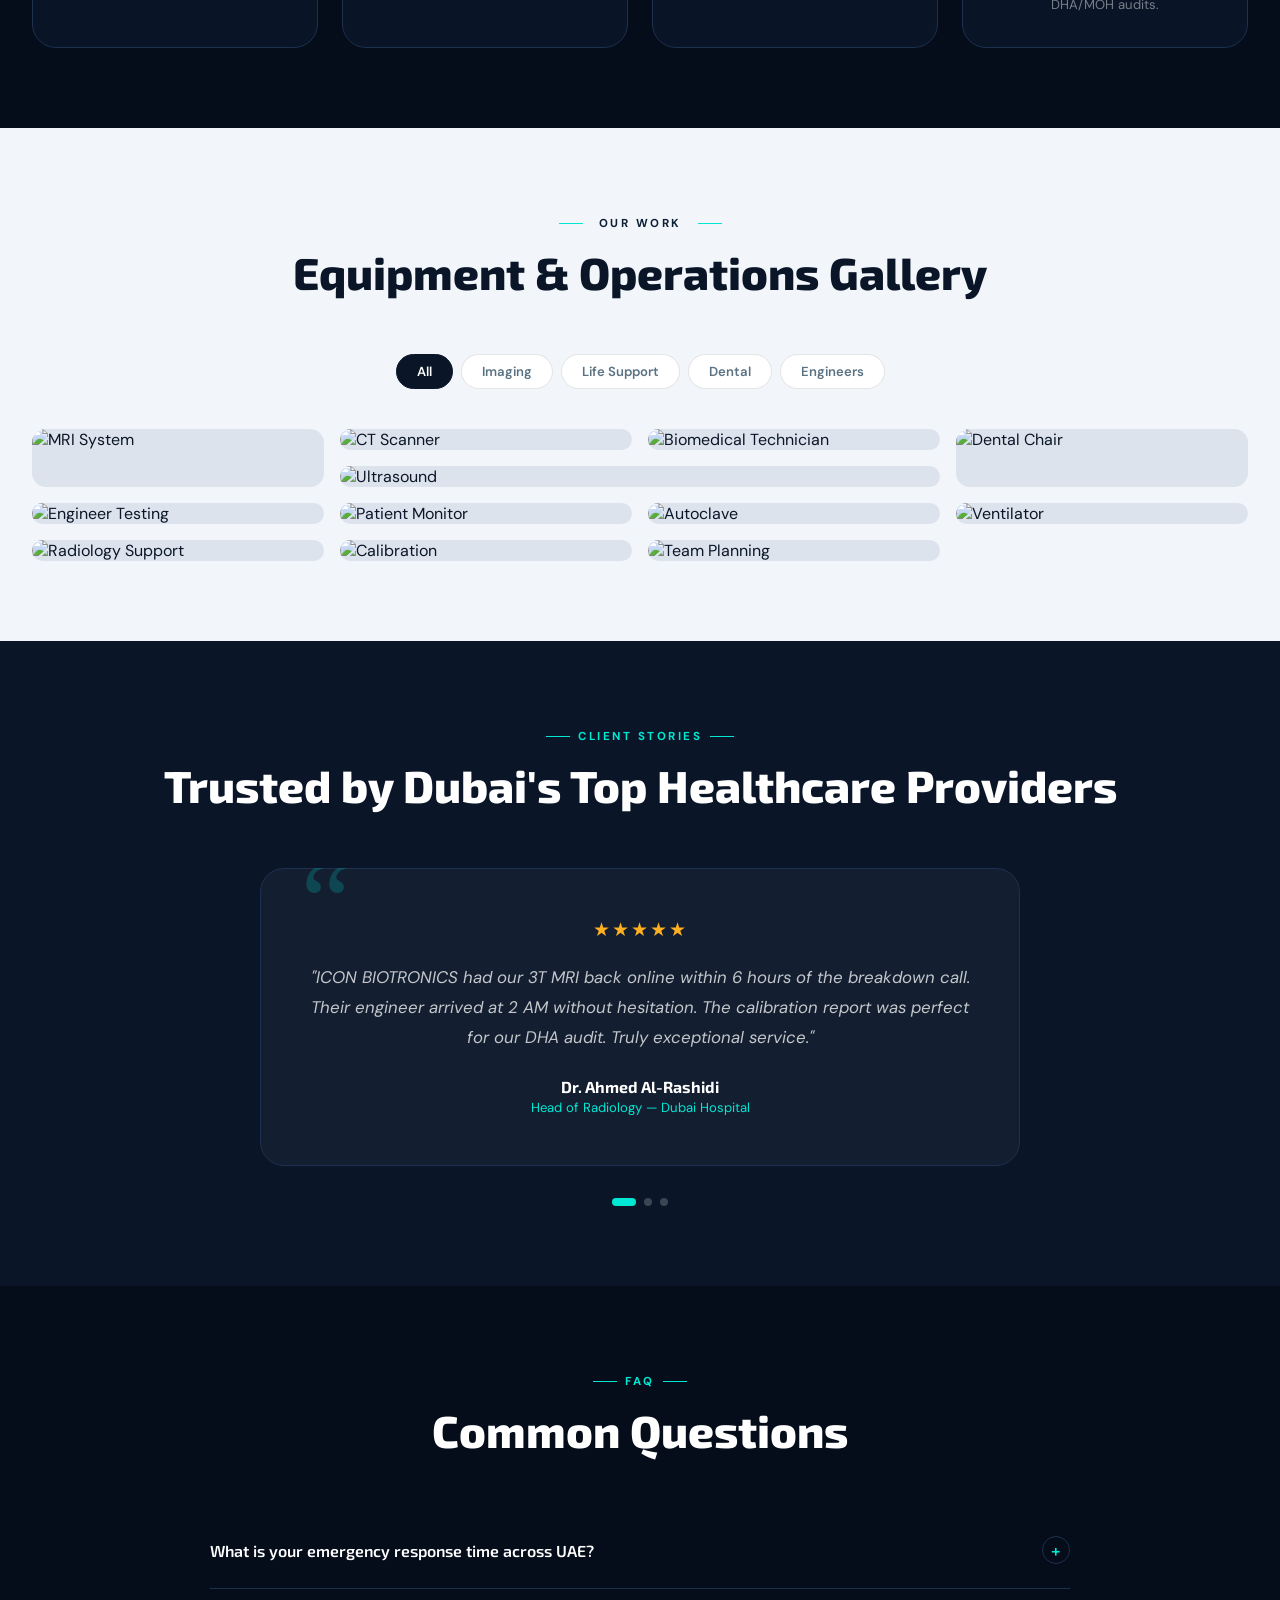
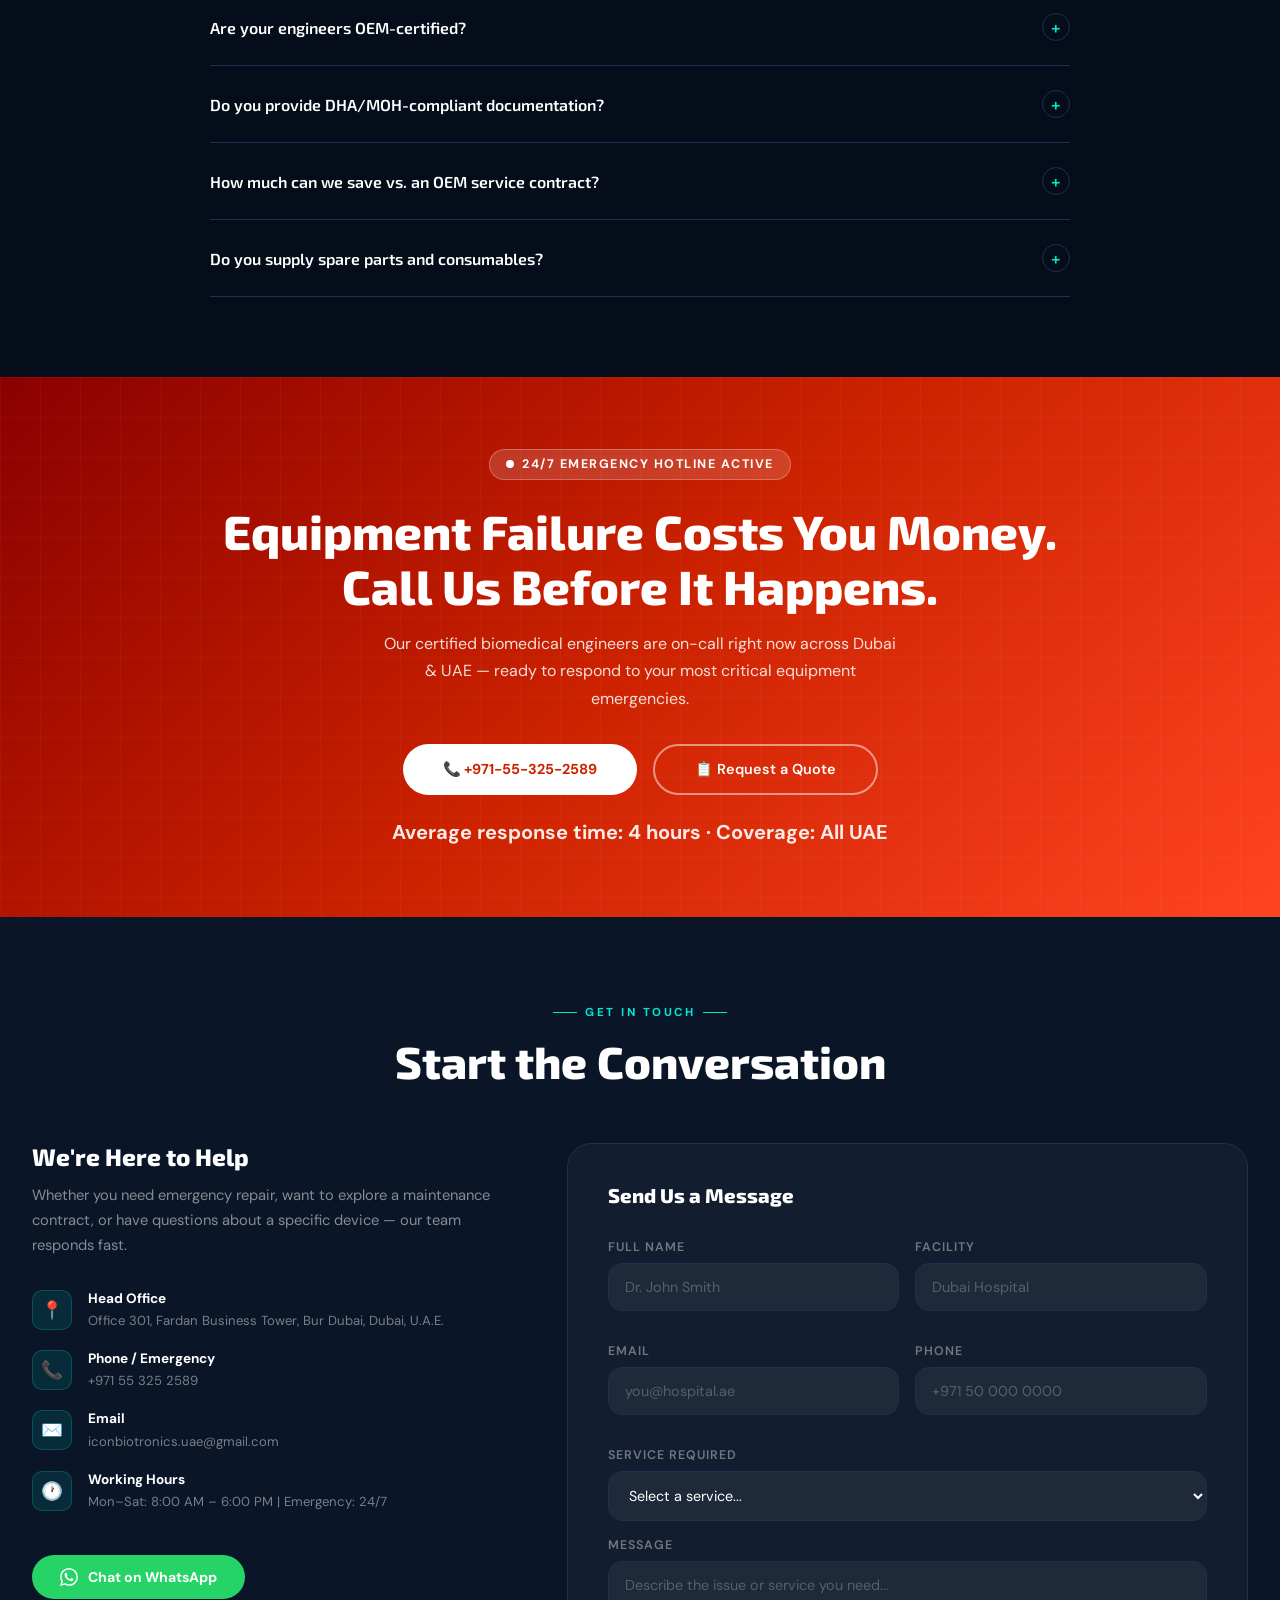
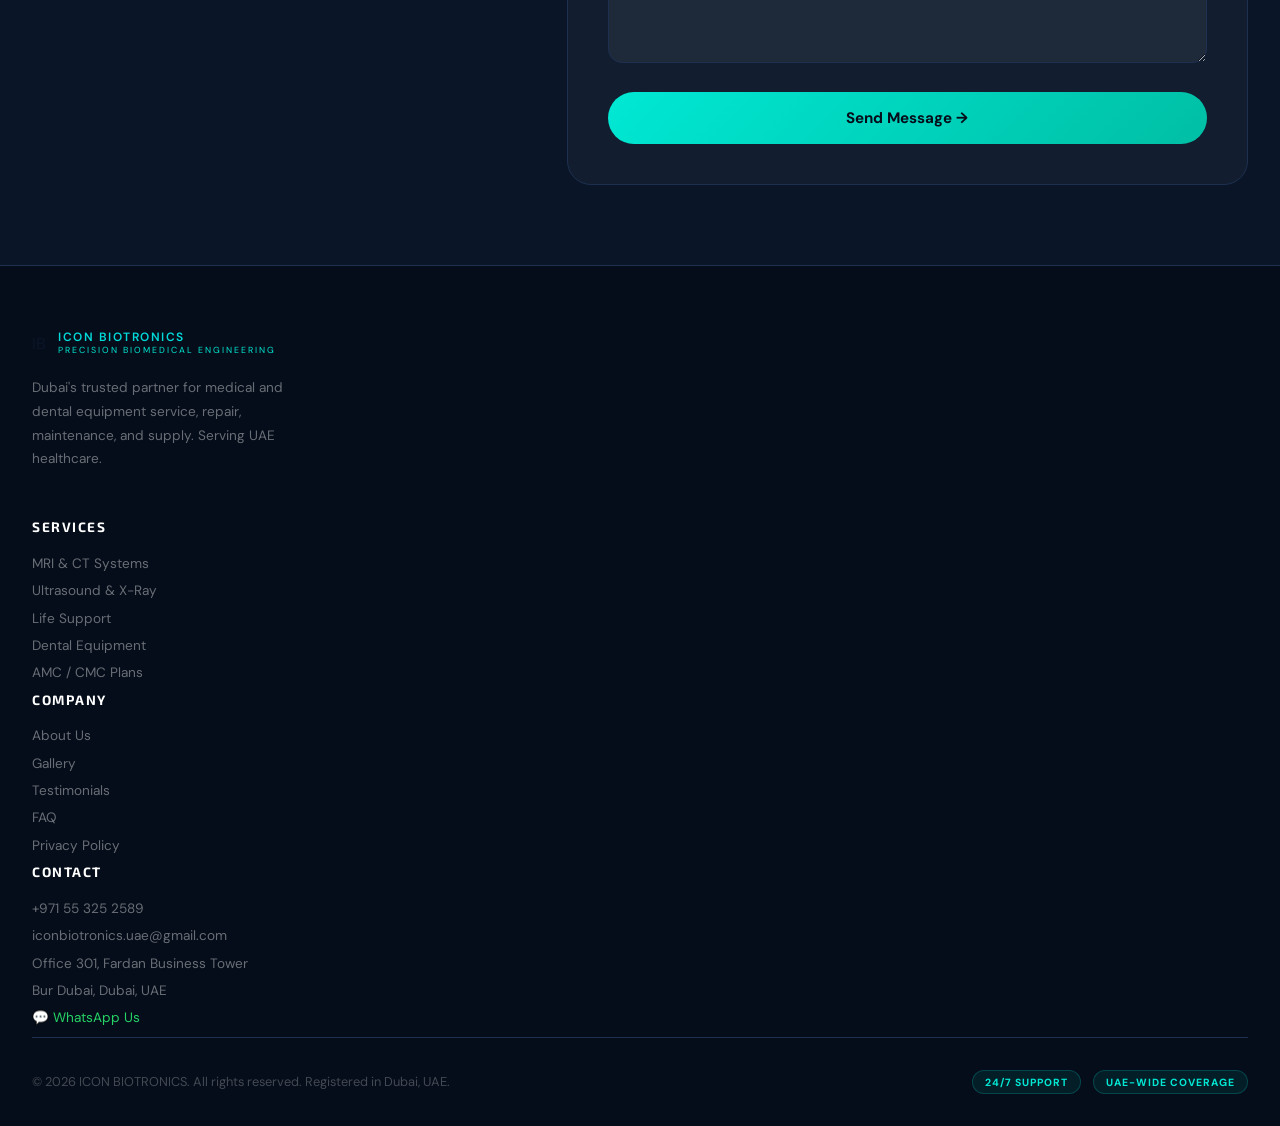
==== commit 41e07674: "Add SEO meta tags to index.html Added SEO meta tags for better search engine optimization." ====
--- a/index.html
+++ b/index.html
@@ -4,6 +4,9 @@
 <meta charset="UTF-8">
 <meta name="viewport" content="width=device-width, initial-scale=1.0">
 <title>ICON BIOTRONICS | Precision Biomedical Engineering — Dubai, UAE</title>
+   <!-- Cinematic SEO -->
+  <meta name="description" content="ICON BIOTRONICS — Precision Biomedical Engineering redefined. AI‑driven diagnostics, luxury‑grade medical technology, and 24/7 emergency support across the UAE.">
+  <meta name="keywords" content="biomedical engineering, Diagnostics, medical technology, Repairing, Maintenance, Insallation, Sale, Devices, Solution, Health Equipment, Contact, Clinics, Hospitals, Medical Equipment, Dubai, Abu Dhabi, Ras al Khaimah, Ajman, Sharjah, Al ain, Fujirah, rental equipment, lease contract, Comissioning, Troublshooting, Technical support, Technical service, UAE, ICON BIOTRONICS, precision healthcare, luxury tech, hospital equipment, emergency support">
 <meta name="description" content="Dubai's most trusted biomedical & dental equipment partner. Repair, calibration, maintenance & 24/7 emergency support for MRI, CT, Ultrasound, Dental systems across UAE.">
 <link rel="preconnect" href="https://fonts.googleapis.com">
 <link rel="preconnect" href="https://fonts.gstatic.com" crossorigin>
